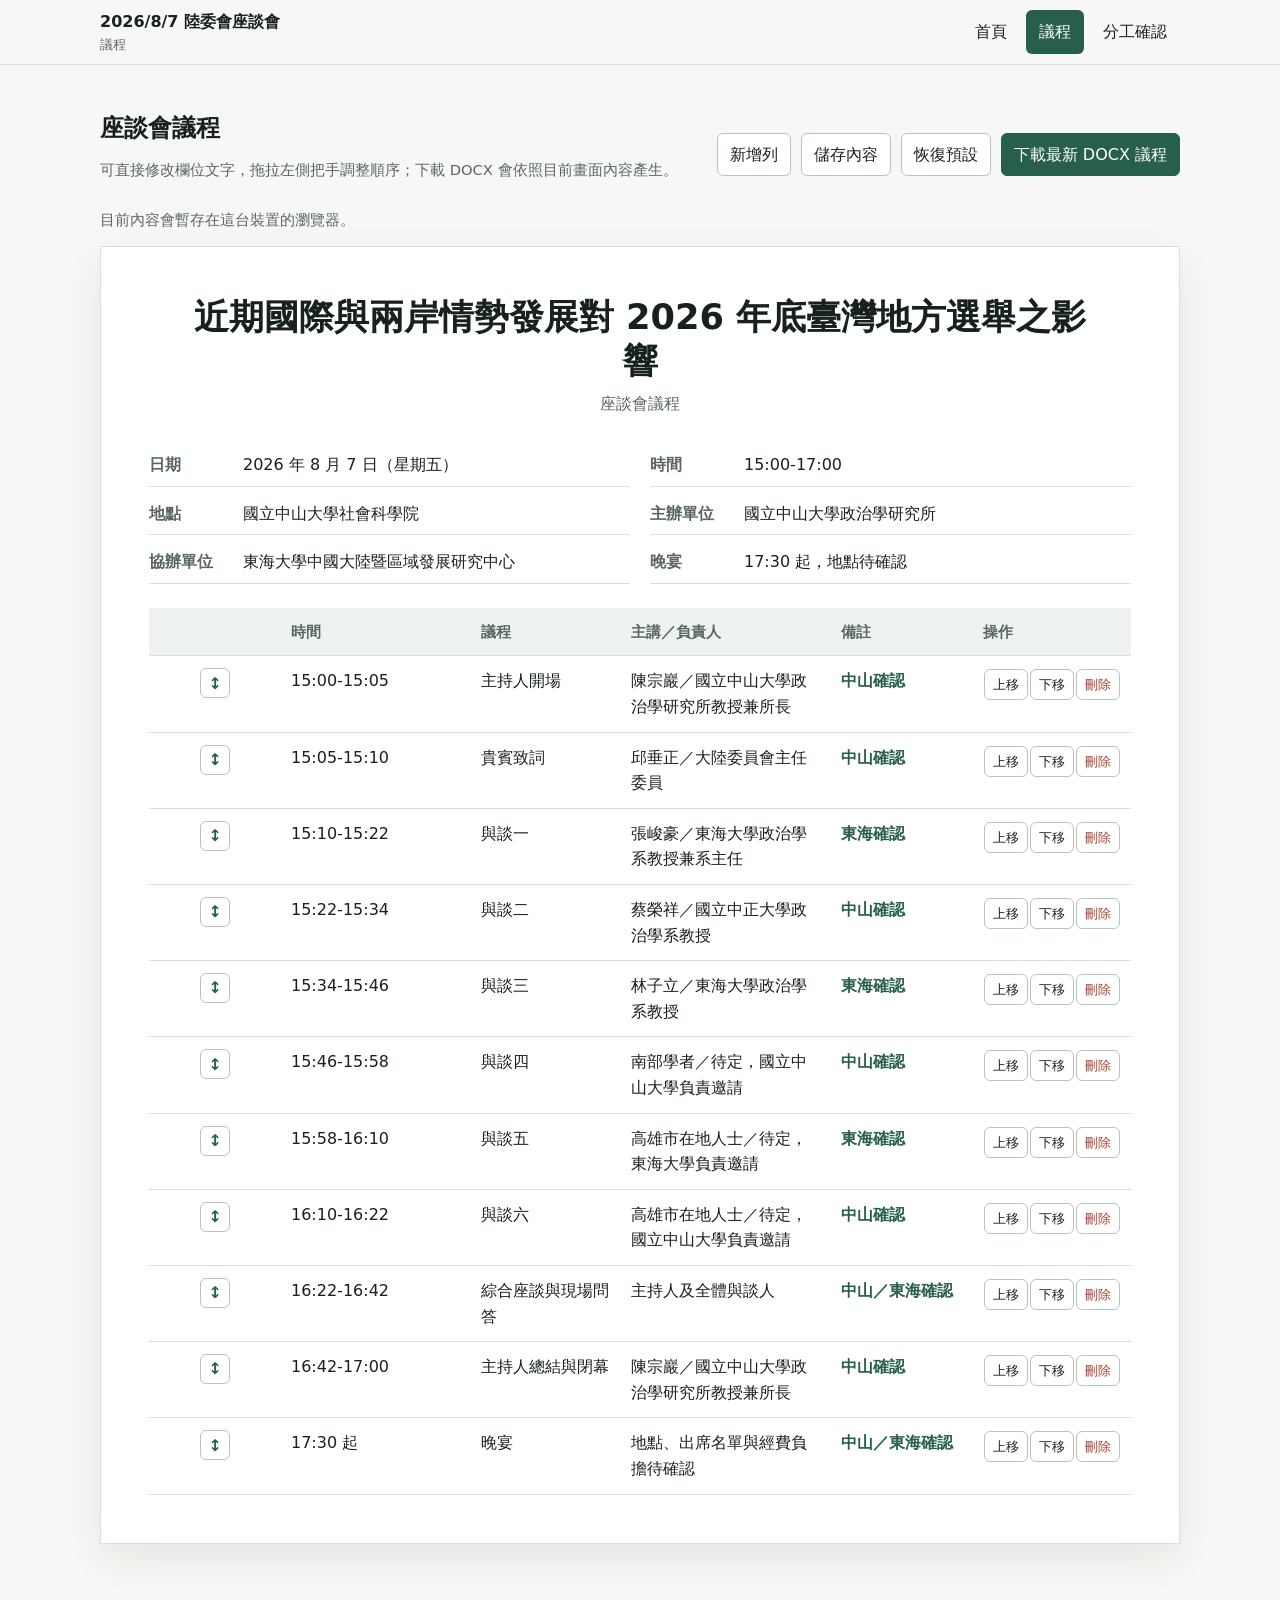
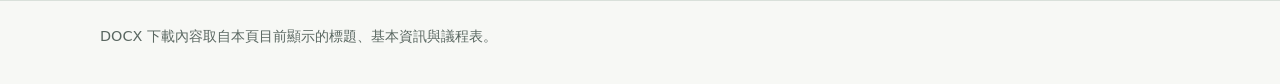
==== agenda.html @ d96a5943 "Make agenda editable and improve DOCX export" ====
<!doctype html>
<html lang="zh-Hant">
  <head>
    <meta charset="utf-8">
    <meta name="viewport" content="width=device-width, initial-scale=1">
    <title>議程｜2026/8/7 陸委會座談會</title>
    <link rel="stylesheet" href="styles.css">
  </head>
  <body>
    <header class="topbar">
      <div class="topbar-inner">
        <a class="brand" href="index.html">
          <strong>2026/8/7 陸委會座談會</strong>
          <span>議程</span>
        </a>
        <nav class="nav" aria-label="主要導覽">
          <a href="index.html">首頁</a>
          <a href="agenda.html" aria-current="page">議程</a>
          <a href="tasks.html">分工確認</a>
        </nav>
      </div>
    </header>

    <main class="main">
      <div class="wrap">
        <div class="agenda-tools no-print">
          <div>
            <h1 style="font-size: 1.5rem;">座談會議程</h1>
            <p class="small">可直接修改欄位文字，拖拉左側把手調整順序；下載 DOCX 會依照目前畫面內容產生。</p>
          </div>
          <div class="actions" style="margin-top: 0;">
            <button class="button secondary" type="button" data-add-agenda-row>新增列</button>
            <button class="button secondary" type="button" data-save-agenda>儲存內容</button>
            <button class="button secondary" type="button" data-reset-agenda>恢復預設</button>
            <button class="button primary" type="button" data-download-docx>下載最新 DOCX 議程</button>
          </div>
        </div>

        <p class="editor-status no-print" data-agenda-status>目前內容會暫存在這台裝置的瀏覽器。</p>

        <article class="agenda-sheet" data-agenda-editor>
          <div class="agenda-title">
            <h1 data-docx-title contenteditable="true" spellcheck="false">近期國際與兩岸情勢發展對 2026 年底臺灣地方選舉之影響</h1>
            <p data-docx-subtitle contenteditable="true" spellcheck="false">座談會議程</p>
          </div>

          <ul class="agenda-meta">
            <li><b>日期</b><span data-docx-meta="日期" contenteditable="true" spellcheck="false">2026 年 8 月 7 日（星期五）</span></li>
            <li><b>時間</b><span data-docx-meta="時間" contenteditable="true" spellcheck="false">15:00-17:00</span></li>
            <li><b>地點</b><span data-docx-meta="地點" contenteditable="true" spellcheck="false">國立中山大學社會科學院</span></li>
            <li><b>主辦單位</b><span data-docx-meta="主辦單位" contenteditable="true" spellcheck="false">國立中山大學政治學研究所</span></li>
            <li><b>協辦單位</b><span data-docx-meta="協辦單位" contenteditable="true" spellcheck="false">東海大學中國大陸暨區域發展研究中心</span></li>
            <li><b>晚宴</b><span data-docx-meta="晚宴" contenteditable="true" spellcheck="false">17:30 起，地點待確認</span></li>
          </ul>

          <table class="agenda-table editable-agenda-table" aria-label="座談會議程">
            <thead>
              <tr>
                <th class="drag-cell no-print" aria-label="排序"></th>
                <th>時間</th>
                <th>議程</th>
                <th>主講／負責人</th>
                <th>備註</th>
                <th class="row-actions no-print">操作</th>
              </tr>
            </thead>
            <tbody data-agenda-body>
              <tr data-agenda-row>
                <td class="drag-cell no-print"><button class="icon-button" type="button" data-drag-handle title="拖拉排序">↕</button></td>
                <td data-field="time" data-label="時間" contenteditable="true" spellcheck="false">15:00-15:05</td>
                <td data-field="item" data-label="議程" contenteditable="true" spellcheck="false">主持人開場</td>
                <td data-field="speaker" data-label="主講／負責人" contenteditable="true" spellcheck="false">陳宗巖／國立中山大學政治學研究所教授兼所長</td>
                <td data-field="note" data-label="備註" contenteditable="true" spellcheck="false">中山確認</td>
                <td class="row-actions no-print"><button class="mini-button" type="button" data-move-up>上移</button><button class="mini-button" type="button" data-move-down>下移</button><button class="mini-button danger" type="button" data-delete-row>刪除</button></td>
              </tr>
              <tr data-agenda-row>
                <td class="drag-cell no-print"><button class="icon-button" type="button" data-drag-handle title="拖拉排序">↕</button></td>
                <td data-field="time" data-label="時間" contenteditable="true" spellcheck="false">15:05-15:10</td>
                <td data-field="item" data-label="議程" contenteditable="true" spellcheck="false">貴賓致詞</td>
                <td data-field="speaker" data-label="主講／負責人" contenteditable="true" spellcheck="false">邱垂正／大陸委員會主任委員</td>
                <td data-field="note" data-label="備註" contenteditable="true" spellcheck="false">中山確認</td>
                <td class="row-actions no-print"><button class="mini-button" type="button" data-move-up>上移</button><button class="mini-button" type="button" data-move-down>下移</button><button class="mini-button danger" type="button" data-delete-row>刪除</button></td>
              </tr>
              <tr data-agenda-row data-auto-label="panel">
                <td class="drag-cell no-print"><button class="icon-button" type="button" data-drag-handle title="拖拉排序">↕</button></td>
                <td data-field="time" data-label="時間" contenteditable="true" spellcheck="false">15:10-15:22</td>
                <td data-field="item" data-label="議程" contenteditable="true" spellcheck="false">與談一</td>
                <td data-field="speaker" data-label="主講／負責人" contenteditable="true" spellcheck="false">張峻豪／東海大學政治學系教授兼系主任</td>
                <td data-field="note" data-label="備註" contenteditable="true" spellcheck="false">東海確認</td>
                <td class="row-actions no-print"><button class="mini-button" type="button" data-move-up>上移</button><button class="mini-button" type="button" data-move-down>下移</button><button class="mini-button danger" type="button" data-delete-row>刪除</button></td>
              </tr>
              <tr data-agenda-row data-auto-label="panel">
                <td class="drag-cell no-print"><button class="icon-button" type="button" data-drag-handle title="拖拉排序">↕</button></td>
                <td data-field="time" data-label="時間" contenteditable="true" spellcheck="false">15:22-15:34</td>
                <td data-field="item" data-label="議程" contenteditable="true" spellcheck="false">與談二</td>
                <td data-field="speaker" data-label="主講／負責人" contenteditable="true" spellcheck="false">蔡榮祥／國立中正大學政治學系教授</td>
                <td data-field="note" data-label="備註" contenteditable="true" spellcheck="false">中山確認</td>
                <td class="row-actions no-print"><button class="mini-button" type="button" data-move-up>上移</button><button class="mini-button" type="button" data-move-down>下移</button><button class="mini-button danger" type="button" data-delete-row>刪除</button></td>
              </tr>
              <tr data-agenda-row data-auto-label="panel">
                <td class="drag-cell no-print"><button class="icon-button" type="button" data-drag-handle title="拖拉排序">↕</button></td>
                <td data-field="time" data-label="時間" contenteditable="true" spellcheck="false">15:34-15:46</td>
                <td data-field="item" data-label="議程" contenteditable="true" spellcheck="false">與談三</td>
                <td data-field="speaker" data-label="主講／負責人" contenteditable="true" spellcheck="false">林子立／東海大學政治學系教授</td>
                <td data-field="note" data-label="備註" contenteditable="true" spellcheck="false">東海確認</td>
                <td class="row-actions no-print"><button class="mini-button" type="button" data-move-up>上移</button><button class="mini-button" type="button" data-move-down>下移</button><button class="mini-button danger" type="button" data-delete-row>刪除</button></td>
              </tr>
              <tr data-agenda-row data-auto-label="panel">
                <td class="drag-cell no-print"><button class="icon-button" type="button" data-drag-handle title="拖拉排序">↕</button></td>
                <td data-field="time" data-label="時間" contenteditable="true" spellcheck="false">15:46-15:58</td>
                <td data-field="item" data-label="議程" contenteditable="true" spellcheck="false">與談四</td>
                <td data-field="speaker" data-label="主講／負責人" contenteditable="true" spellcheck="false">南部學者／待定，國立中山大學負責邀請</td>
                <td data-field="note" data-label="備註" contenteditable="true" spellcheck="false">中山確認</td>
                <td class="row-actions no-print"><button class="mini-button" type="button" data-move-up>上移</button><button class="mini-button" type="button" data-move-down>下移</button><button class="mini-button danger" type="button" data-delete-row>刪除</button></td>
              </tr>
              <tr data-agenda-row data-auto-label="panel">
                <td class="drag-cell no-print"><button class="icon-button" type="button" data-drag-handle title="拖拉排序">↕</button></td>
                <td data-field="time" data-label="時間" contenteditable="true" spellcheck="false">15:58-16:10</td>
                <td data-field="item" data-label="議程" contenteditable="true" spellcheck="false">與談五</td>
                <td data-field="speaker" data-label="主講／負責人" contenteditable="true" spellcheck="false">高雄市在地人士／待定，東海大學負責邀請</td>
                <td data-field="note" data-label="備註" contenteditable="true" spellcheck="false">東海確認</td>
                <td class="row-actions no-print"><button class="mini-button" type="button" data-move-up>上移</button><button class="mini-button" type="button" data-move-down>下移</button><button class="mini-button danger" type="button" data-delete-row>刪除</button></td>
              </tr>
              <tr data-agenda-row data-auto-label="panel">
                <td class="drag-cell no-print"><button class="icon-button" type="button" data-drag-handle title="拖拉排序">↕</button></td>
                <td data-field="time" data-label="時間" contenteditable="true" spellcheck="false">16:10-16:22</td>
                <td data-field="item" data-label="議程" contenteditable="true" spellcheck="false">與談六</td>
                <td data-field="speaker" data-label="主講／負責人" contenteditable="true" spellcheck="false">高雄市在地人士／待定，國立中山大學負責邀請</td>
                <td data-field="note" data-label="備註" contenteditable="true" spellcheck="false">中山確認</td>
                <td class="row-actions no-print"><button class="mini-button" type="button" data-move-up>上移</button><button class="mini-button" type="button" data-move-down>下移</button><button class="mini-button danger" type="button" data-delete-row>刪除</button></td>
              </tr>
              <tr data-agenda-row>
                <td class="drag-cell no-print"><button class="icon-button" type="button" data-drag-handle title="拖拉排序">↕</button></td>
                <td data-field="time" data-label="時間" contenteditable="true" spellcheck="false">16:22-16:42</td>
                <td data-field="item" data-label="議程" contenteditable="true" spellcheck="false">綜合座談與現場問答</td>
                <td data-field="speaker" data-label="主講／負責人" contenteditable="true" spellcheck="false">主持人及全體與談人</td>
                <td data-field="note" data-label="備註" contenteditable="true" spellcheck="false">中山／東海確認</td>
                <td class="row-actions no-print"><button class="mini-button" type="button" data-move-up>上移</button><button class="mini-button" type="button" data-move-down>下移</button><button class="mini-button danger" type="button" data-delete-row>刪除</button></td>
              </tr>
              <tr data-agenda-row>
                <td class="drag-cell no-print"><button class="icon-button" type="button" data-drag-handle title="拖拉排序">↕</button></td>
                <td data-field="time" data-label="時間" contenteditable="true" spellcheck="false">16:42-17:00</td>
                <td data-field="item" data-label="議程" contenteditable="true" spellcheck="false">主持人總結與閉幕</td>
                <td data-field="speaker" data-label="主講／負責人" contenteditable="true" spellcheck="false">陳宗巖／國立中山大學政治學研究所教授兼所長</td>
                <td data-field="note" data-label="備註" contenteditable="true" spellcheck="false">中山確認</td>
                <td class="row-actions no-print"><button class="mini-button" type="button" data-move-up>上移</button><button class="mini-button" type="button" data-move-down>下移</button><button class="mini-button danger" type="button" data-delete-row>刪除</button></td>
              </tr>
              <tr data-agenda-row>
                <td class="drag-cell no-print"><button class="icon-button" type="button" data-drag-handle title="拖拉排序">↕</button></td>
                <td data-field="time" data-label="時間" contenteditable="true" spellcheck="false">17:30 起</td>
                <td data-field="item" data-label="議程" contenteditable="true" spellcheck="false">晚宴</td>
                <td data-field="speaker" data-label="主講／負責人" contenteditable="true" spellcheck="false">地點、出席名單與經費負擔待確認</td>
                <td data-field="note" data-label="備註" contenteditable="true" spellcheck="false">中山／東海確認</td>
                <td class="row-actions no-print"><button class="mini-button" type="button" data-move-up>上移</button><button class="mini-button" type="button" data-move-down>下移</button><button class="mini-button danger" type="button" data-delete-row>刪除</button></td>
              </tr>
            </tbody>
          </table>
        </article>
      </div>
    </main>

    <footer class="footer no-print">
      <div class="wrap">DOCX 下載內容取自本頁目前顯示的標題、基本資訊與議程表。</div>
    </footer>
    <script src="site.js"></script>
  </body>
</html>
---- styles.css ----
:root {
  color-scheme: light;
  --bg: #f7f8f5;
  --surface: #ffffff;
  --surface-soft: #eef3ef;
  --ink: #17211d;
  --muted: #5a6761;
  --line: #d9e0da;
  --line-strong: #b8c5bc;
  --green: #285f4c;
  --green-dark: #1c4437;
  --gold: #b98221;
  --red: #a64032;
  --focus: #2f7d65;
  --shadow: 0 14px 36px rgba(22, 33, 29, 0.08);
}

* {
  box-sizing: border-box;
}

html {
  font-size: 16px;
}

body {
  margin: 0;
  background: var(--bg);
  color: var(--ink);
  font-family: "Noto Sans TC", "Microsoft JhengHei", system-ui, -apple-system, BlinkMacSystemFont, "Segoe UI", sans-serif;
  line-height: 1.6;
}

a {
  color: var(--green);
  text-decoration-thickness: 0.08em;
  text-underline-offset: 0.18em;
}

.topbar {
  border-bottom: 1px solid var(--line);
  background: rgba(247, 248, 245, 0.94);
  position: sticky;
  top: 0;
  z-index: 10;
  backdrop-filter: blur(10px);
}

.topbar-inner,
.wrap {
  width: min(1080px, calc(100% - 32px));
  margin: 0 auto;
}

.topbar-inner {
  min-height: 64px;
  display: flex;
  align-items: center;
  justify-content: space-between;
  gap: 16px;
}

.brand {
  display: flex;
  flex-direction: column;
  gap: 0;
  color: var(--ink);
  text-decoration: none;
}

.brand strong {
  font-size: 1rem;
  letter-spacing: 0;
}

.brand span {
  color: var(--muted);
  font-size: 0.82rem;
}

.nav {
  display: flex;
  align-items: center;
  gap: 6px;
  flex-wrap: wrap;
  justify-content: flex-end;
}

.nav a,
.button {
  min-height: 40px;
  display: inline-flex;
  align-items: center;
  justify-content: center;
  border: 1px solid transparent;
  border-radius: 6px;
  padding: 8px 12px;
  color: var(--ink);
  background: transparent;
  font: inherit;
  text-decoration: none;
  cursor: pointer;
  white-space: nowrap;
}

.nav a:hover,
.button:hover {
  border-color: var(--line-strong);
  background: var(--surface);
}

.nav a[aria-current="page"] {
  background: var(--green);
  color: #fff;
}

.button.primary {
  background: var(--green);
  border-color: var(--green);
  color: #fff;
}

.button.primary:hover {
  background: var(--green-dark);
  border-color: var(--green-dark);
}

.button.secondary {
  background: var(--surface);
  border-color: var(--line-strong);
}

.button.danger {
  color: var(--red);
}

.button:focus-visible,
input:focus-visible,
textarea:focus-visible,
select:focus-visible {
  outline: 3px solid rgba(47, 125, 101, 0.26);
  outline-offset: 2px;
}

.hero {
  padding: 44px 0 30px;
  border-bottom: 1px solid var(--line);
  background:
    linear-gradient(90deg, rgba(40, 95, 76, 0.08), rgba(185, 130, 33, 0.08)),
    var(--bg);
}

.eyebrow {
  color: var(--gold);
  font-weight: 700;
  font-size: 0.9rem;
  margin: 0 0 8px;
}

h1,
h2,
h3 {
  line-height: 1.25;
  letter-spacing: 0;
}

h1 {
  font-size: clamp(1.8rem, 4vw, 3rem);
  margin: 0;
  max-width: 920px;
}

h2 {
  font-size: 1.45rem;
  margin: 0 0 16px;
}

h3 {
  font-size: 1.05rem;
  margin: 0;
}

.lead {
  max-width: 760px;
  color: var(--muted);
  font-size: 1.05rem;
  margin: 16px 0 0;
}

.actions {
  display: flex;
  gap: 10px;
  flex-wrap: wrap;
  margin-top: 22px;
}

.main {
  padding: 34px 0 56px;
}

.band {
  padding: 26px 0;
  border-bottom: 1px solid var(--line);
}

.band:first-child {
  padding-top: 0;
}

.grid {
  display: grid;
  gap: 18px;
}

.grid.two {
  grid-template-columns: repeat(2, minmax(0, 1fr));
}

.summary-list {
  display: grid;
  gap: 10px;
  margin: 0;
  padding: 0;
  list-style: none;
}

.summary-list li {
  display: grid;
  grid-template-columns: 120px 1fr;
  gap: 12px;
  padding: 12px 0;
  border-bottom: 1px solid var(--line);
}

.summary-list b {
  color: var(--muted);
  font-weight: 600;
}

.notice {
  border-left: 4px solid var(--gold);
  background: #fff8e8;
  padding: 14px 16px;
  color: #473519;
}

.agenda-tools {
  display: flex;
  align-items: center;
  justify-content: space-between;
  gap: 14px;
  flex-wrap: wrap;
  padding: 14px 0 20px;
}

.editor-status {
  margin: -8px 0 14px;
  color: var(--muted);
  font-size: 0.92rem;
}

.agenda-sheet {
  background: var(--surface);
  border: 1px solid var(--line);
  box-shadow: var(--shadow);
  padding: clamp(20px, 4vw, 48px);
}

.agenda-title {
  text-align: center;
  margin-bottom: 28px;
}

.agenda-title h1 {
  font-size: clamp(1.55rem, 3vw, 2.2rem);
  margin: 0 auto;
}

.agenda-title p {
  margin: 8px 0 0;
  color: var(--muted);
}

[contenteditable="true"] {
  border-radius: 5px;
  transition: background 0.15s ease, box-shadow 0.15s ease;
}

[contenteditable="true"]:hover {
  background: rgba(40, 95, 76, 0.06);
}

[contenteditable="true"]:focus {
  outline: 3px solid rgba(47, 125, 101, 0.2);
  background: #fff;
  box-shadow: inset 0 0 0 1px var(--focus);
}

table {
  width: 100%;
  border-collapse: collapse;
}

th,
td {
  border-bottom: 1px solid var(--line);
  padding: 12px 10px;
  vertical-align: top;
  text-align: left;
}

th {
  color: var(--muted);
  font-size: 0.92rem;
  font-weight: 700;
  background: var(--surface-soft);
}

.agenda-table th:first-child,
.agenda-table td:first-child {
  width: 132px;
  white-space: nowrap;
}

.agenda-table th:nth-child(2),
.agenda-table td:nth-child(2) {
  width: 190px;
}

.editable-agenda-table .drag-cell {
  width: 44px;
  min-width: 44px;
  text-align: center;
  white-space: nowrap;
}

.editable-agenda-table [data-field="time"] {
  width: 128px;
  white-space: nowrap;
}

.editable-agenda-table [data-field="item"] {
  width: 150px;
}

.editable-agenda-table [data-field="note"] {
  width: 142px;
  color: var(--green);
  font-weight: 700;
}

.editable-agenda-table .row-actions {
  width: 142px;
  white-space: nowrap;
}

.editable-agenda-table tbody tr {
  transition: opacity 0.15s ease, transform 0.15s ease, background 0.15s ease;
}

.editable-agenda-table tbody tr.is-dragging {
  opacity: 0.55;
  background: #f4f8f5;
}

.icon-button,
.mini-button {
  display: inline-flex;
  align-items: center;
  justify-content: center;
  border: 1px solid var(--line-strong);
  border-radius: 6px;
  background: var(--surface);
  color: var(--ink);
  font: inherit;
  cursor: pointer;
}

.icon-button {
  width: 30px;
  height: 30px;
  padding: 0;
  color: var(--green);
  font-weight: 800;
  touch-action: none;
}

.mini-button {
  min-height: 30px;
  margin: 1px;
  padding: 4px 8px;
  font-size: 0.82rem;
}

.mini-button:hover,
.icon-button:hover {
  border-color: var(--green);
  background: var(--surface-soft);
}

.mini-button.danger {
  color: var(--red);
}

.agenda-meta {
  display: grid;
  grid-template-columns: repeat(2, minmax(0, 1fr));
  gap: 6px 20px;
  margin: 0 0 24px;
  padding: 0;
  list-style: none;
}

.agenda-meta li {
  display: flex;
  gap: 8px;
  border-bottom: 1px solid var(--line);
  padding: 8px 0;
}

.agenda-meta b {
  color: var(--muted);
  min-width: 86px;
}

.task-toolbar {
  display: flex;
  align-items: center;
  justify-content: space-between;
  gap: 14px;
  flex-wrap: wrap;
  margin-bottom: 20px;
}

.progress {
  display: flex;
  align-items: center;
  gap: 10px;
  min-width: min(360px, 100%);
}

.progress-track {
  height: 10px;
  flex: 1;
  background: var(--line);
  border-radius: 999px;
  overflow: hidden;
}

.progress-fill {
  height: 100%;
  width: 0;
  background: linear-gradient(90deg, var(--green), var(--gold));
  transition: width 0.2s ease;
}

.task-groups {
  display: grid;
  gap: 18px;
}

.task-group {
  border-top: 2px solid var(--green);
  padding-top: 14px;
}

.task-list {
  display: grid;
  gap: 10px;
  margin-top: 12px;
}

.task-item {
  background: var(--surface);
  border: 1px solid var(--line);
  border-radius: 8px;
  padding: 14px;
  display: grid;
  gap: 10px;
}

.task-main {
  display: grid;
  grid-template-columns: 26px 1fr auto;
  gap: 10px;
  align-items: start;
}

.task-main input[type="checkbox"] {
  width: 20px;
  height: 20px;
  margin-top: 3px;
  accent-color: var(--green);
}

.task-label {
  font-weight: 700;
}

.owner {
  color: var(--muted);
  font-size: 0.9rem;
  border: 1px solid var(--line);
  padding: 3px 8px;
  border-radius: 999px;
  white-space: nowrap;
}

.task-note {
  margin-left: 36px;
}

.task-note textarea {
  width: 100%;
  min-height: 72px;
  resize: vertical;
  border: 1px solid var(--line-strong);
  border-radius: 6px;
  padding: 10px;
  font: inherit;
}

.report-box {
  width: 100%;
  min-height: 220px;
  border: 1px solid var(--line-strong);
  border-radius: 6px;
  padding: 12px;
  font: 0.95rem/1.55 ui-monospace, SFMono-Regular, Consolas, "Liberation Mono", monospace;
}

.small {
  color: var(--muted);
  font-size: 0.92rem;
}

.footer {
  border-top: 1px solid var(--line);
  padding: 24px 0 36px;
  color: var(--muted);
  font-size: 0.9rem;
}

@media (max-width: 760px) {
  .topbar-inner {
    align-items: flex-start;
    flex-direction: column;
    padding: 12px 0;
  }

  .nav {
    justify-content: flex-start;
  }

  .grid.two,
  .agenda-meta {
    grid-template-columns: 1fr;
  }

  .summary-list li {
    grid-template-columns: 1fr;
    gap: 2px;
  }

  .agenda-sheet {
    padding: 18px;
  }

  .agenda-table {
    display: block;
  }

  .agenda-table thead {
    display: none;
  }

  .agenda-table tbody,
  .agenda-table tr,
  .agenda-table td {
    display: block;
    width: 100%;
  }

  .agenda-table tr {
    border: 1px solid var(--line);
    border-radius: 8px;
    margin-bottom: 12px;
    padding: 10px 12px;
    background: #fff;
  }

  .agenda-table td {
    border-bottom: 0;
    padding: 5px 0;
    white-space: normal;
  }

  .agenda-table td::before {
    content: attr(data-label);
    display: block;
    color: var(--muted);
    font-size: 0.78rem;
    font-weight: 700;
    margin-bottom: 1px;
  }

  .agenda-table td:first-child {
    width: 100%;
  }

  .editable-agenda-table .drag-cell {
    width: 100%;
    min-width: 0;
    padding: 0 0 8px;
    text-align: left;
  }

  .editable-agenda-table .drag-cell::before,
  .editable-agenda-table .row-actions::before {
    display: none;
  }

  .editable-agenda-table [data-field="time"] {
    width: 100%;
    color: var(--green);
    font-weight: 800;
    font-size: 1.05rem;
  }

  .editable-agenda-table [data-field="item"],
  .editable-agenda-table [data-field="note"],
  .editable-agenda-table .row-actions {
    width: 100%;
  }

  .editable-agenda-table .row-actions {
    display: flex;
    gap: 6px;
    flex-wrap: wrap;
    padding-top: 10px;
  }

  .task-main {
    grid-template-columns: 26px 1fr;
  }

  .owner {
    grid-column: 2;
    justify-self: start;
  }

  .task-note {
    margin-left: 0;
  }
}

@media print {
  .topbar,
  .agenda-tools,
  .footer,
  .no-print {
    display: none;
  }

  body {
    background: #fff;
  }

  .main {
    padding: 0;
  }

  .wrap {
    width: 100%;
  }

  .agenda-sheet {
    border: 0;
    box-shadow: none;
    padding: 0;
  }
}
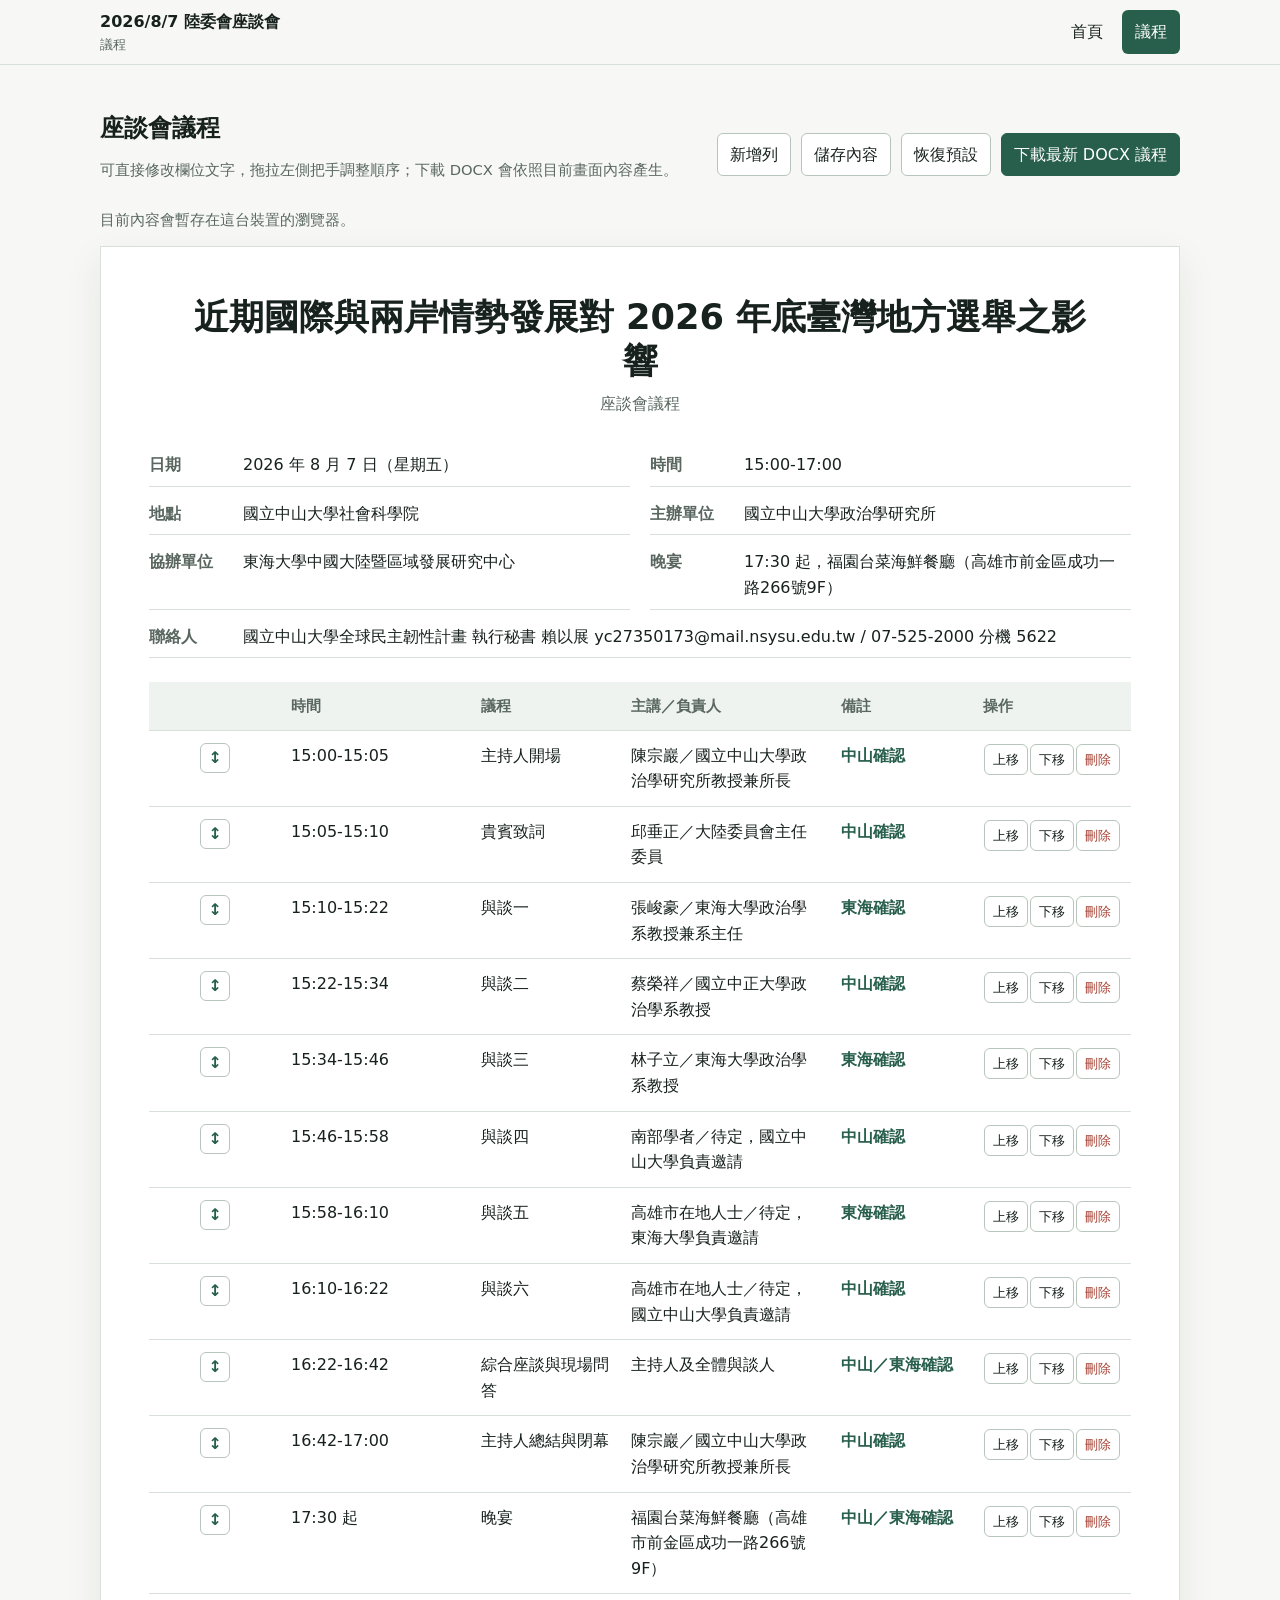
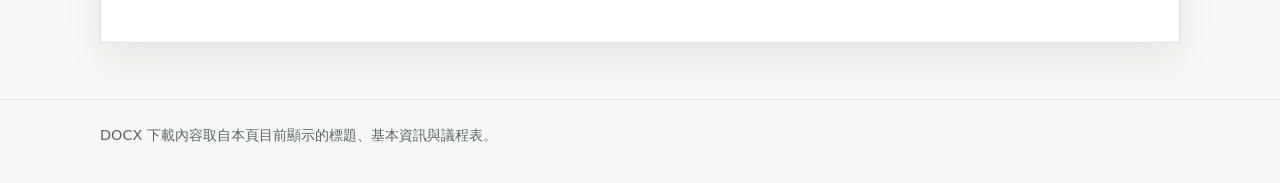
==== commit 0969578f: "Simplify site and add contact details" ====
--- a/agenda.html
+++ b/agenda.html
@@ -16,7 +16,6 @@
         <nav class="nav" aria-label="主要導覽">
           <a href="index.html">首頁</a>
           <a href="agenda.html" aria-current="page">議程</a>
-          <a href="tasks.html">分工確認</a>
         </nav>
       </div>
     </header>
@@ -50,7 +49,8 @@
             <li><b>地點</b><span data-docx-meta="地點" contenteditable="true" spellcheck="false">國立中山大學社會科學院</span></li>
             <li><b>主辦單位</b><span data-docx-meta="主辦單位" contenteditable="true" spellcheck="false">國立中山大學政治學研究所</span></li>
             <li><b>協辦單位</b><span data-docx-meta="協辦單位" contenteditable="true" spellcheck="false">東海大學中國大陸暨區域發展研究中心</span></li>
-            <li><b>晚宴</b><span data-docx-meta="晚宴" contenteditable="true" spellcheck="false">17:30 起，地點待確認</span></li>
+            <li><b>晚宴</b><span data-docx-meta="晚宴" contenteditable="true" spellcheck="false">17:30 起，福園台菜海鮮餐廳（高雄市前金區成功一路266號9F）</span></li>
+            <li class="meta-wide"><b>聯絡人</b><span data-docx-meta="聯絡人" contenteditable="true" spellcheck="false">國立中山大學全球民主韌性計畫 執行秘書 賴以展 yc27350173@mail.nsysu.edu.tw / 07-525-2000 分機 5622</span></li>
           </ul>
 
           <table class="agenda-table editable-agenda-table" aria-label="座談會議程">
@@ -149,7 +149,7 @@
                 <td class="drag-cell no-print"><button class="icon-button" type="button" data-drag-handle title="拖拉排序">↕</button></td>
                 <td data-field="time" data-label="時間" contenteditable="true" spellcheck="false">17:30 起</td>
                 <td data-field="item" data-label="議程" contenteditable="true" spellcheck="false">晚宴</td>
-                <td data-field="speaker" data-label="主講／負責人" contenteditable="true" spellcheck="false">地點、出席名單與經費負擔待確認</td>
+                <td data-field="speaker" data-label="主講／負責人" contenteditable="true" spellcheck="false">福園台菜海鮮餐廳（高雄市前金區成功一路266號9F）</td>
                 <td data-field="note" data-label="備註" contenteditable="true" spellcheck="false">中山／東海確認</td>
                 <td class="row-actions no-print"><button class="mini-button" type="button" data-move-up>上移</button><button class="mini-button" type="button" data-move-down>下移</button><button class="mini-button danger" type="button" data-delete-row>刪除</button></td>
               </tr>
--- a/styles.css
+++ b/styles.css
@@ -418,6 +418,10 @@
   padding: 8px 0;
 }
 
+.agenda-meta .meta-wide {
+  grid-column: 1 / -1;
+}
+
 .agenda-meta b {
   color: var(--muted);
   min-width: 86px;
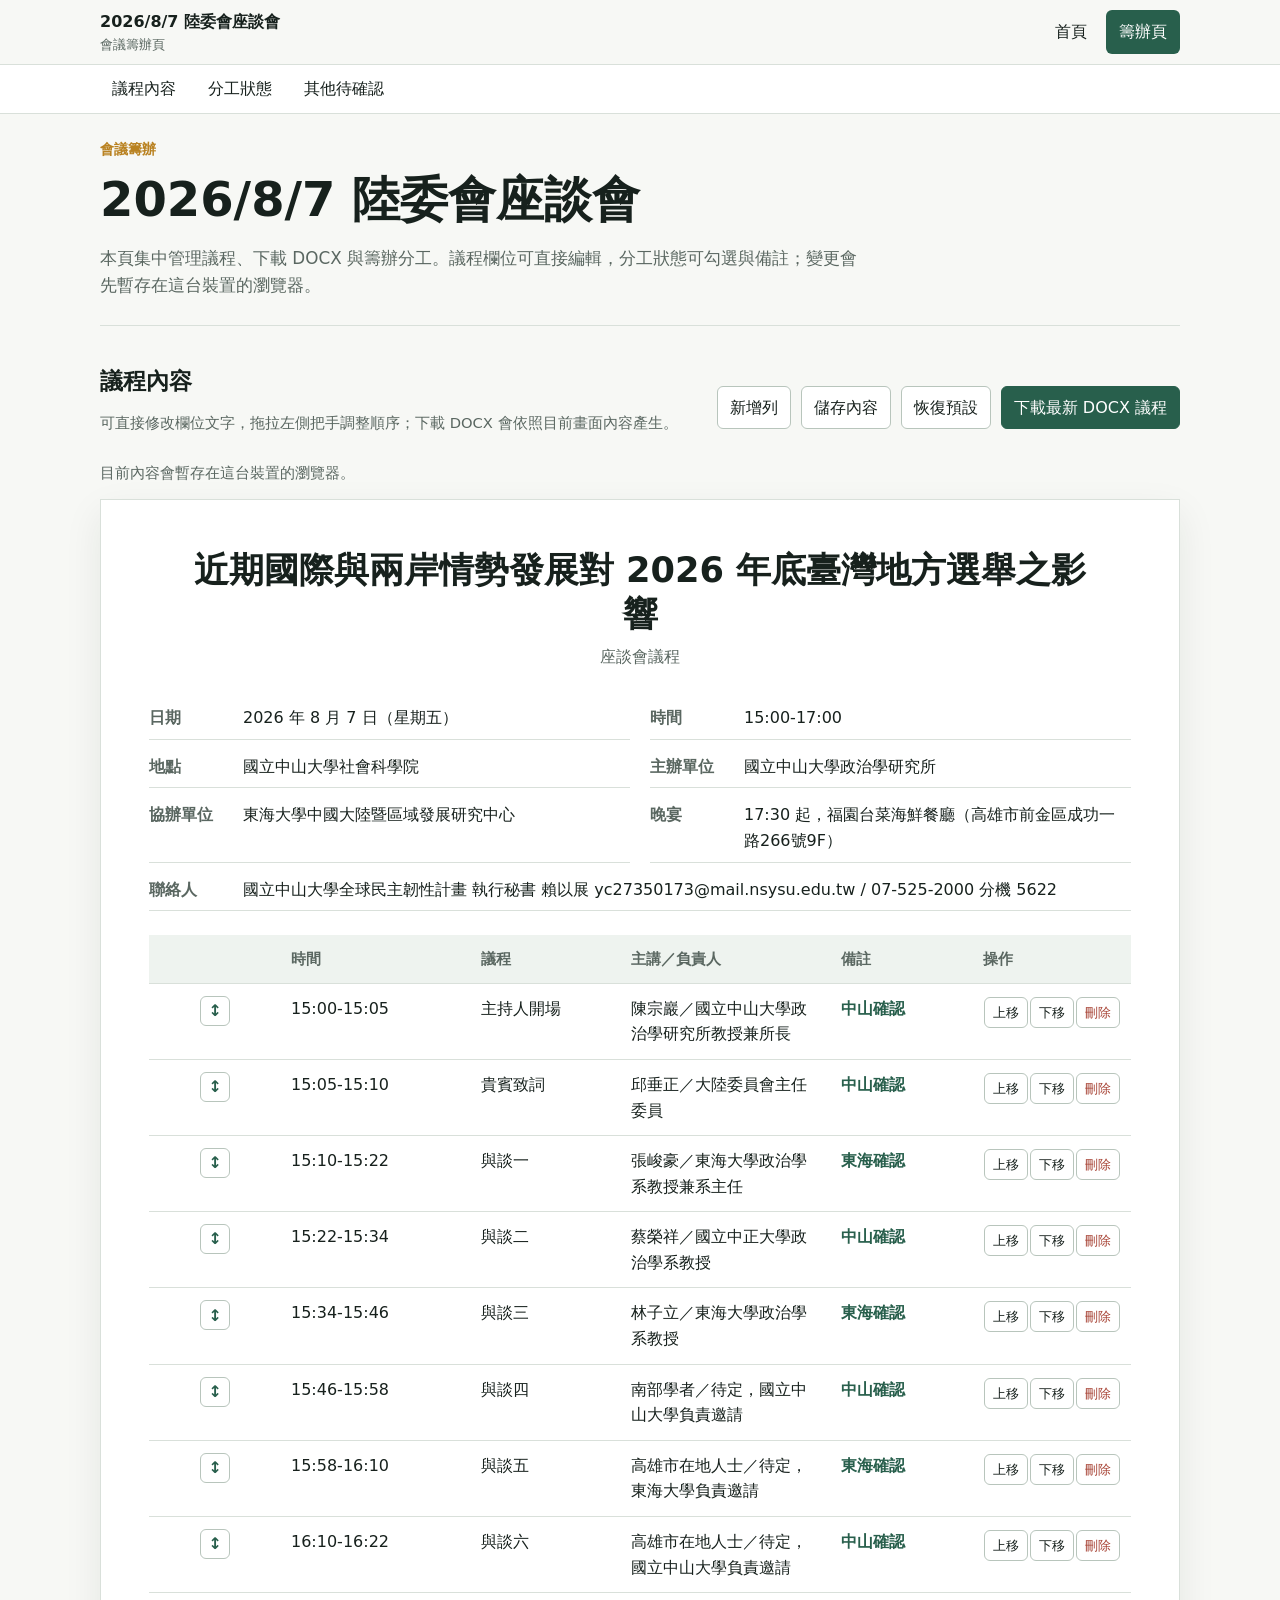
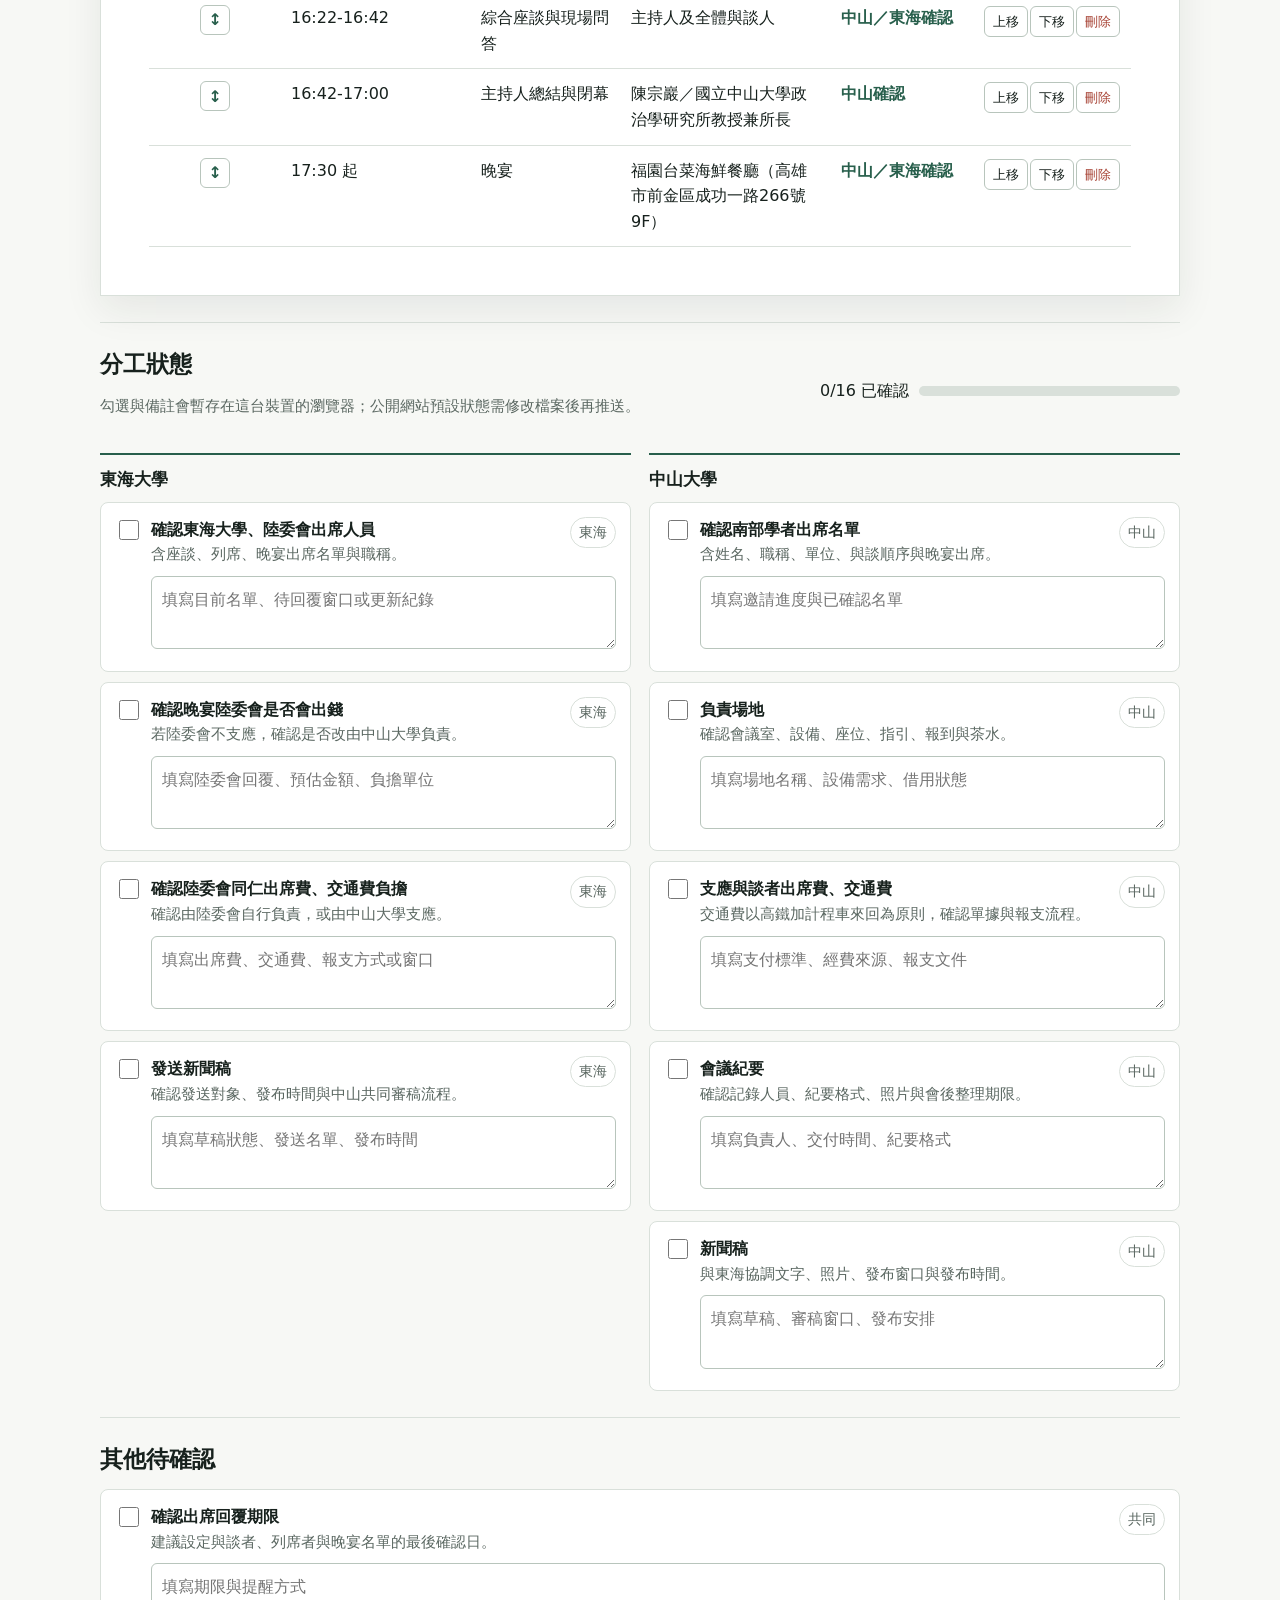
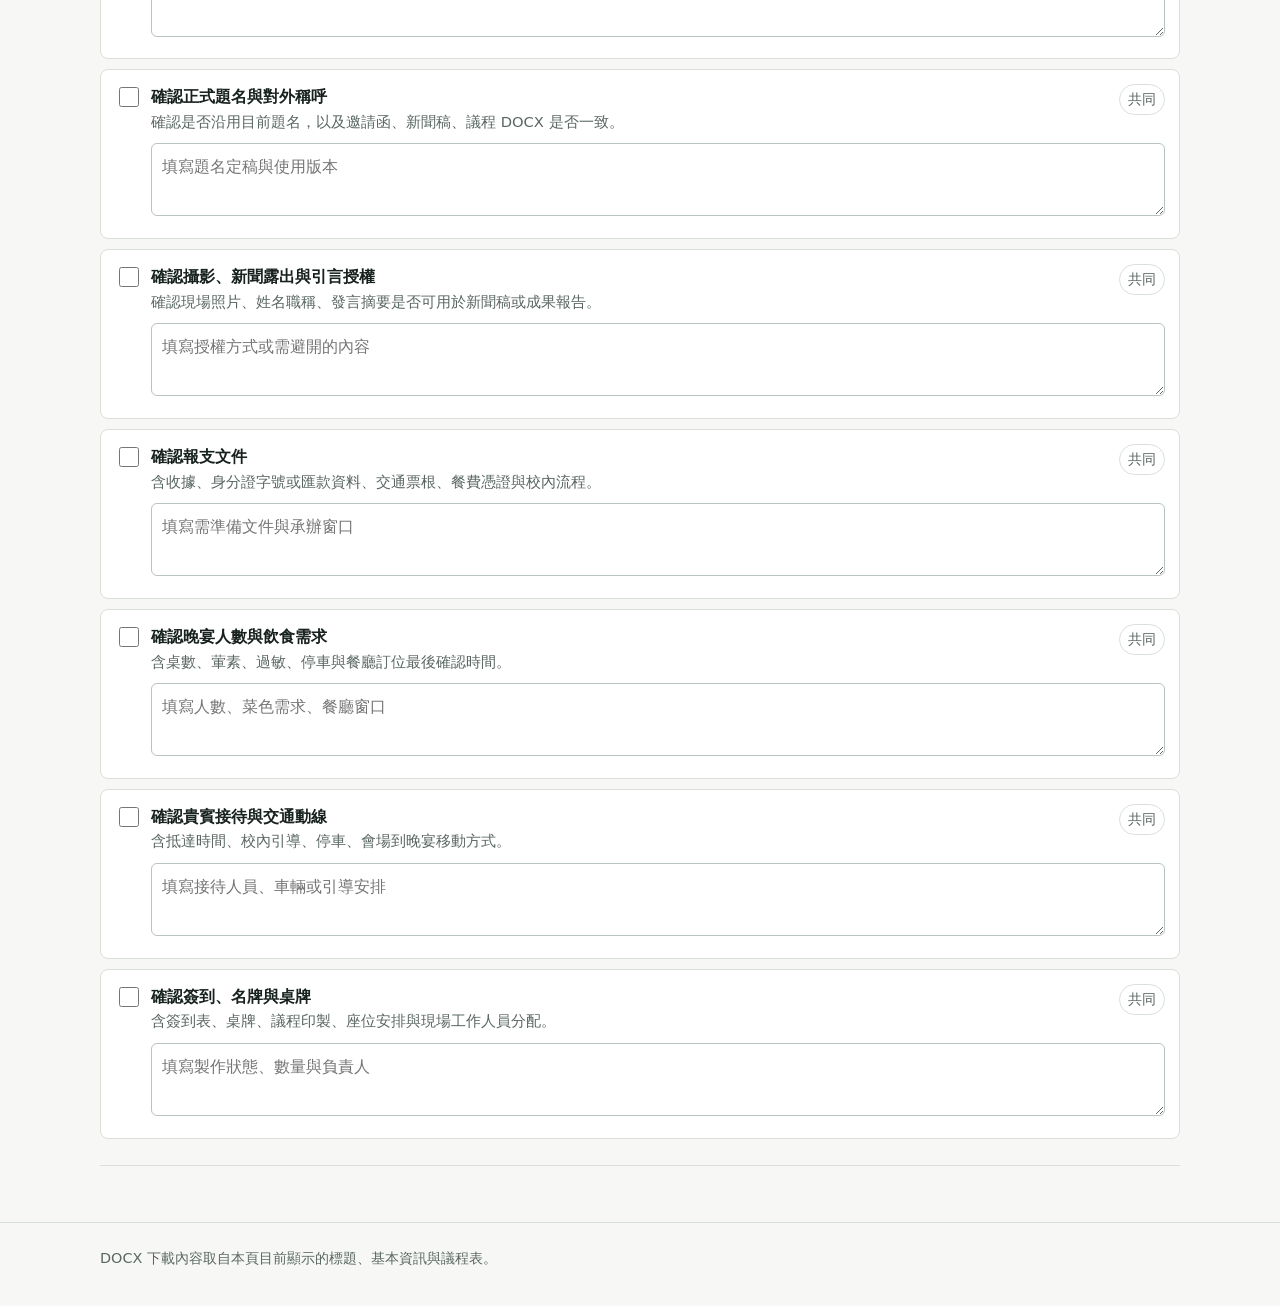
==== commit 11c8ac16: "Turn agenda into planning dashboard" ====
--- a/agenda.html
+++ b/agenda.html
@@ -3,7 +3,7 @@
   <head>
     <meta charset="utf-8">
     <meta name="viewport" content="width=device-width, initial-scale=1">
-    <title>議程｜2026/8/7 陸委會座談會</title>
+    <title>會議籌辦｜2026/8/7 陸委會座談會</title>
     <link rel="stylesheet" href="styles.css">
   </head>
   <body>
@@ -11,151 +11,266 @@
       <div class="topbar-inner">
         <a class="brand" href="index.html">
           <strong>2026/8/7 陸委會座談會</strong>
-          <span>議程</span>
+          <span>會議籌辦頁</span>
         </a>
         <nav class="nav" aria-label="主要導覽">
           <a href="index.html">首頁</a>
-          <a href="agenda.html" aria-current="page">議程</a>
+          <a href="agenda.html" aria-current="page">籌辦頁</a>
         </nav>
       </div>
     </header>
 
-    <main class="main">
+    <nav class="anchorbar no-print" aria-label="頁內導覽">
+      <div class="wrap anchorbar-inner">
+        <a href="#agenda-section">議程內容</a>
+        <a href="#work-section">分工狀態</a>
+        <a href="#open-section">其他待確認</a>
+      </div>
+    </nav>
+
+    <main class="main planning-page">
       <div class="wrap">
-        <div class="agenda-tools no-print">
-          <div>
-            <h1 style="font-size: 1.5rem;">座談會議程</h1>
-            <p class="small">可直接修改欄位文字，拖拉左側把手調整順序；下載 DOCX 會依照目前畫面內容產生。</p>
-          </div>
-          <div class="actions" style="margin-top: 0;">
-            <button class="button secondary" type="button" data-add-agenda-row>新增列</button>
-            <button class="button secondary" type="button" data-save-agenda>儲存內容</button>
-            <button class="button secondary" type="button" data-reset-agenda>恢復預設</button>
-            <button class="button primary" type="button" data-download-docx>下載最新 DOCX 議程</button>
-          </div>
-        </div>
-
-        <p class="editor-status no-print" data-agenda-status>目前內容會暫存在這台裝置的瀏覽器。</p>
-
-        <article class="agenda-sheet" data-agenda-editor>
-          <div class="agenda-title">
-            <h1 data-docx-title contenteditable="true" spellcheck="false">近期國際與兩岸情勢發展對 2026 年底臺灣地方選舉之影響</h1>
-            <p data-docx-subtitle contenteditable="true" spellcheck="false">座談會議程</p>
-          </div>
-
-          <ul class="agenda-meta">
-            <li><b>日期</b><span data-docx-meta="日期" contenteditable="true" spellcheck="false">2026 年 8 月 7 日（星期五）</span></li>
-            <li><b>時間</b><span data-docx-meta="時間" contenteditable="true" spellcheck="false">15:00-17:00</span></li>
-            <li><b>地點</b><span data-docx-meta="地點" contenteditable="true" spellcheck="false">國立中山大學社會科學院</span></li>
-            <li><b>主辦單位</b><span data-docx-meta="主辦單位" contenteditable="true" spellcheck="false">國立中山大學政治學研究所</span></li>
-            <li><b>協辦單位</b><span data-docx-meta="協辦單位" contenteditable="true" spellcheck="false">東海大學中國大陸暨區域發展研究中心</span></li>
-            <li><b>晚宴</b><span data-docx-meta="晚宴" contenteditable="true" spellcheck="false">17:30 起，福園台菜海鮮餐廳（高雄市前金區成功一路266號9F）</span></li>
-            <li class="meta-wide"><b>聯絡人</b><span data-docx-meta="聯絡人" contenteditable="true" spellcheck="false">國立中山大學全球民主韌性計畫 執行秘書 賴以展 yc27350173@mail.nsysu.edu.tw / 07-525-2000 分機 5622</span></li>
-          </ul>
-
-          <table class="agenda-table editable-agenda-table" aria-label="座談會議程">
-            <thead>
-              <tr>
-                <th class="drag-cell no-print" aria-label="排序"></th>
-                <th>時間</th>
-                <th>議程</th>
-                <th>主講／負責人</th>
-                <th>備註</th>
-                <th class="row-actions no-print">操作</th>
-              </tr>
-            </thead>
-            <tbody data-agenda-body>
-              <tr data-agenda-row>
-                <td class="drag-cell no-print"><button class="icon-button" type="button" data-drag-handle title="拖拉排序">↕</button></td>
-                <td data-field="time" data-label="時間" contenteditable="true" spellcheck="false">15:00-15:05</td>
-                <td data-field="item" data-label="議程" contenteditable="true" spellcheck="false">主持人開場</td>
-                <td data-field="speaker" data-label="主講／負責人" contenteditable="true" spellcheck="false">陳宗巖／國立中山大學政治學研究所教授兼所長</td>
-                <td data-field="note" data-label="備註" contenteditable="true" spellcheck="false">中山確認</td>
-                <td class="row-actions no-print"><button class="mini-button" type="button" data-move-up>上移</button><button class="mini-button" type="button" data-move-down>下移</button><button class="mini-button danger" type="button" data-delete-row>刪除</button></td>
-              </tr>
-              <tr data-agenda-row>
-                <td class="drag-cell no-print"><button class="icon-button" type="button" data-drag-handle title="拖拉排序">↕</button></td>
-                <td data-field="time" data-label="時間" contenteditable="true" spellcheck="false">15:05-15:10</td>
-                <td data-field="item" data-label="議程" contenteditable="true" spellcheck="false">貴賓致詞</td>
-                <td data-field="speaker" data-label="主講／負責人" contenteditable="true" spellcheck="false">邱垂正／大陸委員會主任委員</td>
-                <td data-field="note" data-label="備註" contenteditable="true" spellcheck="false">中山確認</td>
-                <td class="row-actions no-print"><button class="mini-button" type="button" data-move-up>上移</button><button class="mini-button" type="button" data-move-down>下移</button><button class="mini-button danger" type="button" data-delete-row>刪除</button></td>
-              </tr>
-              <tr data-agenda-row data-auto-label="panel">
-                <td class="drag-cell no-print"><button class="icon-button" type="button" data-drag-handle title="拖拉排序">↕</button></td>
-                <td data-field="time" data-label="時間" contenteditable="true" spellcheck="false">15:10-15:22</td>
-                <td data-field="item" data-label="議程" contenteditable="true" spellcheck="false">與談一</td>
-                <td data-field="speaker" data-label="主講／負責人" contenteditable="true" spellcheck="false">張峻豪／東海大學政治學系教授兼系主任</td>
-                <td data-field="note" data-label="備註" contenteditable="true" spellcheck="false">東海確認</td>
-                <td class="row-actions no-print"><button class="mini-button" type="button" data-move-up>上移</button><button class="mini-button" type="button" data-move-down>下移</button><button class="mini-button danger" type="button" data-delete-row>刪除</button></td>
-              </tr>
-              <tr data-agenda-row data-auto-label="panel">
-                <td class="drag-cell no-print"><button class="icon-button" type="button" data-drag-handle title="拖拉排序">↕</button></td>
-                <td data-field="time" data-label="時間" contenteditable="true" spellcheck="false">15:22-15:34</td>
-                <td data-field="item" data-label="議程" contenteditable="true" spellcheck="false">與談二</td>
-                <td data-field="speaker" data-label="主講／負責人" contenteditable="true" spellcheck="false">蔡榮祥／國立中正大學政治學系教授</td>
-                <td data-field="note" data-label="備註" contenteditable="true" spellcheck="false">中山確認</td>
-                <td class="row-actions no-print"><button class="mini-button" type="button" data-move-up>上移</button><button class="mini-button" type="button" data-move-down>下移</button><button class="mini-button danger" type="button" data-delete-row>刪除</button></td>
-              </tr>
-              <tr data-agenda-row data-auto-label="panel">
-                <td class="drag-cell no-print"><button class="icon-button" type="button" data-drag-handle title="拖拉排序">↕</button></td>
-                <td data-field="time" data-label="時間" contenteditable="true" spellcheck="false">15:34-15:46</td>
-                <td data-field="item" data-label="議程" contenteditable="true" spellcheck="false">與談三</td>
-                <td data-field="speaker" data-label="主講／負責人" contenteditable="true" spellcheck="false">林子立／東海大學政治學系教授</td>
-                <td data-field="note" data-label="備註" contenteditable="true" spellcheck="false">東海確認</td>
-                <td class="row-actions no-print"><button class="mini-button" type="button" data-move-up>上移</button><button class="mini-button" type="button" data-move-down>下移</button><button class="mini-button danger" type="button" data-delete-row>刪除</button></td>
-              </tr>
-              <tr data-agenda-row data-auto-label="panel">
-                <td class="drag-cell no-print"><button class="icon-button" type="button" data-drag-handle title="拖拉排序">↕</button></td>
-                <td data-field="time" data-label="時間" contenteditable="true" spellcheck="false">15:46-15:58</td>
-                <td data-field="item" data-label="議程" contenteditable="true" spellcheck="false">與談四</td>
-                <td data-field="speaker" data-label="主講／負責人" contenteditable="true" spellcheck="false">南部學者／待定，國立中山大學負責邀請</td>
-                <td data-field="note" data-label="備註" contenteditable="true" spellcheck="false">中山確認</td>
-                <td class="row-actions no-print"><button class="mini-button" type="button" data-move-up>上移</button><button class="mini-button" type="button" data-move-down>下移</button><button class="mini-button danger" type="button" data-delete-row>刪除</button></td>
-              </tr>
-              <tr data-agenda-row data-auto-label="panel">
-                <td class="drag-cell no-print"><button class="icon-button" type="button" data-drag-handle title="拖拉排序">↕</button></td>
-                <td data-field="time" data-label="時間" contenteditable="true" spellcheck="false">15:58-16:10</td>
-                <td data-field="item" data-label="議程" contenteditable="true" spellcheck="false">與談五</td>
-                <td data-field="speaker" data-label="主講／負責人" contenteditable="true" spellcheck="false">高雄市在地人士／待定，東海大學負責邀請</td>
-                <td data-field="note" data-label="備註" contenteditable="true" spellcheck="false">東海確認</td>
-                <td class="row-actions no-print"><button class="mini-button" type="button" data-move-up>上移</button><button class="mini-button" type="button" data-move-down>下移</button><button class="mini-button danger" type="button" data-delete-row>刪除</button></td>
-              </tr>
-              <tr data-agenda-row data-auto-label="panel">
-                <td class="drag-cell no-print"><button class="icon-button" type="button" data-drag-handle title="拖拉排序">↕</button></td>
-                <td data-field="time" data-label="時間" contenteditable="true" spellcheck="false">16:10-16:22</td>
-                <td data-field="item" data-label="議程" contenteditable="true" spellcheck="false">與談六</td>
-                <td data-field="speaker" data-label="主講／負責人" contenteditable="true" spellcheck="false">高雄市在地人士／待定，國立中山大學負責邀請</td>
-                <td data-field="note" data-label="備註" contenteditable="true" spellcheck="false">中山確認</td>
-                <td class="row-actions no-print"><button class="mini-button" type="button" data-move-up>上移</button><button class="mini-button" type="button" data-move-down>下移</button><button class="mini-button danger" type="button" data-delete-row>刪除</button></td>
-              </tr>
-              <tr data-agenda-row>
-                <td class="drag-cell no-print"><button class="icon-button" type="button" data-drag-handle title="拖拉排序">↕</button></td>
-                <td data-field="time" data-label="時間" contenteditable="true" spellcheck="false">16:22-16:42</td>
-                <td data-field="item" data-label="議程" contenteditable="true" spellcheck="false">綜合座談與現場問答</td>
-                <td data-field="speaker" data-label="主講／負責人" contenteditable="true" spellcheck="false">主持人及全體與談人</td>
-                <td data-field="note" data-label="備註" contenteditable="true" spellcheck="false">中山／東海確認</td>
-                <td class="row-actions no-print"><button class="mini-button" type="button" data-move-up>上移</button><button class="mini-button" type="button" data-move-down>下移</button><button class="mini-button danger" type="button" data-delete-row>刪除</button></td>
-              </tr>
-              <tr data-agenda-row>
-                <td class="drag-cell no-print"><button class="icon-button" type="button" data-drag-handle title="拖拉排序">↕</button></td>
-                <td data-field="time" data-label="時間" contenteditable="true" spellcheck="false">16:42-17:00</td>
-                <td data-field="item" data-label="議程" contenteditable="true" spellcheck="false">主持人總結與閉幕</td>
-                <td data-field="speaker" data-label="主講／負責人" contenteditable="true" spellcheck="false">陳宗巖／國立中山大學政治學研究所教授兼所長</td>
-                <td data-field="note" data-label="備註" contenteditable="true" spellcheck="false">中山確認</td>
-                <td class="row-actions no-print"><button class="mini-button" type="button" data-move-up>上移</button><button class="mini-button" type="button" data-move-down>下移</button><button class="mini-button danger" type="button" data-delete-row>刪除</button></td>
-              </tr>
-              <tr data-agenda-row>
-                <td class="drag-cell no-print"><button class="icon-button" type="button" data-drag-handle title="拖拉排序">↕</button></td>
-                <td data-field="time" data-label="時間" contenteditable="true" spellcheck="false">17:30 起</td>
-                <td data-field="item" data-label="議程" contenteditable="true" spellcheck="false">晚宴</td>
-                <td data-field="speaker" data-label="主講／負責人" contenteditable="true" spellcheck="false">福園台菜海鮮餐廳（高雄市前金區成功一路266號9F）</td>
-                <td data-field="note" data-label="備註" contenteditable="true" spellcheck="false">中山／東海確認</td>
-                <td class="row-actions no-print"><button class="mini-button" type="button" data-move-up>上移</button><button class="mini-button" type="button" data-move-down>下移</button><button class="mini-button danger" type="button" data-delete-row>刪除</button></td>
-              </tr>
-            </tbody>
-          </table>
-        </article>
+        <section class="planning-intro">
+          <p class="eyebrow">會議籌辦</p>
+          <h1>2026/8/7 陸委會座談會</h1>
+          <p class="lead">本頁集中管理議程、下載 DOCX 與籌辦分工。議程欄位可直接編輯，分工狀態可勾選與備註；變更會先暫存在這台裝置的瀏覽器。</p>
+        </section>
+
+        <section class="band" id="agenda-section">
+          <div class="agenda-tools no-print">
+            <div>
+              <h2>議程內容</h2>
+              <p class="small">可直接修改欄位文字，拖拉左側把手調整順序；下載 DOCX 會依照目前畫面內容產生。</p>
+            </div>
+            <div class="actions" style="margin-top: 0;">
+              <button class="button secondary" type="button" data-add-agenda-row>新增列</button>
+              <button class="button secondary" type="button" data-save-agenda>儲存內容</button>
+              <button class="button secondary" type="button" data-reset-agenda>恢復預設</button>
+              <button class="button primary" type="button" data-download-docx>下載最新 DOCX 議程</button>
+            </div>
+          </div>
+
+          <p class="editor-status no-print" data-agenda-status>目前內容會暫存在這台裝置的瀏覽器。</p>
+
+          <article class="agenda-sheet" data-agenda-editor>
+            <div class="agenda-title">
+              <h1 data-docx-title contenteditable="true" spellcheck="false">近期國際與兩岸情勢發展對 2026 年底臺灣地方選舉之影響</h1>
+              <p data-docx-subtitle contenteditable="true" spellcheck="false">座談會議程</p>
+            </div>
+
+            <ul class="agenda-meta">
+              <li><b>日期</b><span data-docx-meta="日期" contenteditable="true" spellcheck="false">2026 年 8 月 7 日（星期五）</span></li>
+              <li><b>時間</b><span data-docx-meta="時間" contenteditable="true" spellcheck="false">15:00-17:00</span></li>
+              <li><b>地點</b><span data-docx-meta="地點" contenteditable="true" spellcheck="false">國立中山大學社會科學院</span></li>
+              <li><b>主辦單位</b><span data-docx-meta="主辦單位" contenteditable="true" spellcheck="false">國立中山大學政治學研究所</span></li>
+              <li><b>協辦單位</b><span data-docx-meta="協辦單位" contenteditable="true" spellcheck="false">東海大學中國大陸暨區域發展研究中心</span></li>
+              <li><b>晚宴</b><span data-docx-meta="晚宴" contenteditable="true" spellcheck="false">17:30 起，福園台菜海鮮餐廳（高雄市前金區成功一路266號9F）</span></li>
+              <li class="meta-wide"><b>聯絡人</b><span data-docx-meta="聯絡人" contenteditable="true" spellcheck="false">國立中山大學全球民主韌性計畫 執行秘書 賴以展 yc27350173@mail.nsysu.edu.tw / 07-525-2000 分機 5622</span></li>
+            </ul>
+
+            <table class="agenda-table editable-agenda-table" aria-label="座談會議程">
+              <thead>
+                <tr>
+                  <th class="drag-cell no-print" aria-label="排序"></th>
+                  <th>時間</th>
+                  <th>議程</th>
+                  <th>主講／負責人</th>
+                  <th>備註</th>
+                  <th class="row-actions no-print">操作</th>
+                </tr>
+              </thead>
+              <tbody data-agenda-body>
+                <tr data-agenda-row>
+                  <td class="drag-cell no-print"><button class="icon-button" type="button" data-drag-handle title="拖拉排序">↕</button></td>
+                  <td data-field="time" data-label="時間" contenteditable="true" spellcheck="false">15:00-15:05</td>
+                  <td data-field="item" data-label="議程" contenteditable="true" spellcheck="false">主持人開場</td>
+                  <td data-field="speaker" data-label="主講／負責人" contenteditable="true" spellcheck="false">陳宗巖／國立中山大學政治學研究所教授兼所長</td>
+                  <td data-field="note" data-label="備註" contenteditable="true" spellcheck="false">中山確認</td>
+                  <td class="row-actions no-print"><button class="mini-button" type="button" data-move-up>上移</button><button class="mini-button" type="button" data-move-down>下移</button><button class="mini-button danger" type="button" data-delete-row>刪除</button></td>
+                </tr>
+                <tr data-agenda-row>
+                  <td class="drag-cell no-print"><button class="icon-button" type="button" data-drag-handle title="拖拉排序">↕</button></td>
+                  <td data-field="time" data-label="時間" contenteditable="true" spellcheck="false">15:05-15:10</td>
+                  <td data-field="item" data-label="議程" contenteditable="true" spellcheck="false">貴賓致詞</td>
+                  <td data-field="speaker" data-label="主講／負責人" contenteditable="true" spellcheck="false">邱垂正／大陸委員會主任委員</td>
+                  <td data-field="note" data-label="備註" contenteditable="true" spellcheck="false">中山確認</td>
+                  <td class="row-actions no-print"><button class="mini-button" type="button" data-move-up>上移</button><button class="mini-button" type="button" data-move-down>下移</button><button class="mini-button danger" type="button" data-delete-row>刪除</button></td>
+                </tr>
+                <tr data-agenda-row data-auto-label="panel">
+                  <td class="drag-cell no-print"><button class="icon-button" type="button" data-drag-handle title="拖拉排序">↕</button></td>
+                  <td data-field="time" data-label="時間" contenteditable="true" spellcheck="false">15:10-15:22</td>
+                  <td data-field="item" data-label="議程" contenteditable="true" spellcheck="false">與談一</td>
+                  <td data-field="speaker" data-label="主講／負責人" contenteditable="true" spellcheck="false">張峻豪／東海大學政治學系教授兼系主任</td>
+                  <td data-field="note" data-label="備註" contenteditable="true" spellcheck="false">東海確認</td>
+                  <td class="row-actions no-print"><button class="mini-button" type="button" data-move-up>上移</button><button class="mini-button" type="button" data-move-down>下移</button><button class="mini-button danger" type="button" data-delete-row>刪除</button></td>
+                </tr>
+                <tr data-agenda-row data-auto-label="panel">
+                  <td class="drag-cell no-print"><button class="icon-button" type="button" data-drag-handle title="拖拉排序">↕</button></td>
+                  <td data-field="time" data-label="時間" contenteditable="true" spellcheck="false">15:22-15:34</td>
+                  <td data-field="item" data-label="議程" contenteditable="true" spellcheck="false">與談二</td>
+                  <td data-field="speaker" data-label="主講／負責人" contenteditable="true" spellcheck="false">蔡榮祥／國立中正大學政治學系教授</td>
+                  <td data-field="note" data-label="備註" contenteditable="true" spellcheck="false">中山確認</td>
+                  <td class="row-actions no-print"><button class="mini-button" type="button" data-move-up>上移</button><button class="mini-button" type="button" data-move-down>下移</button><button class="mini-button danger" type="button" data-delete-row>刪除</button></td>
+                </tr>
+                <tr data-agenda-row data-auto-label="panel">
+                  <td class="drag-cell no-print"><button class="icon-button" type="button" data-drag-handle title="拖拉排序">↕</button></td>
+                  <td data-field="time" data-label="時間" contenteditable="true" spellcheck="false">15:34-15:46</td>
+                  <td data-field="item" data-label="議程" contenteditable="true" spellcheck="false">與談三</td>
+                  <td data-field="speaker" data-label="主講／負責人" contenteditable="true" spellcheck="false">林子立／東海大學政治學系教授</td>
+                  <td data-field="note" data-label="備註" contenteditable="true" spellcheck="false">東海確認</td>
+                  <td class="row-actions no-print"><button class="mini-button" type="button" data-move-up>上移</button><button class="mini-button" type="button" data-move-down>下移</button><button class="mini-button danger" type="button" data-delete-row>刪除</button></td>
+                </tr>
+                <tr data-agenda-row data-auto-label="panel">
+                  <td class="drag-cell no-print"><button class="icon-button" type="button" data-drag-handle title="拖拉排序">↕</button></td>
+                  <td data-field="time" data-label="時間" contenteditable="true" spellcheck="false">15:46-15:58</td>
+                  <td data-field="item" data-label="議程" contenteditable="true" spellcheck="false">與談四</td>
+                  <td data-field="speaker" data-label="主講／負責人" contenteditable="true" spellcheck="false">南部學者／待定，國立中山大學負責邀請</td>
+                  <td data-field="note" data-label="備註" contenteditable="true" spellcheck="false">中山確認</td>
+                  <td class="row-actions no-print"><button class="mini-button" type="button" data-move-up>上移</button><button class="mini-button" type="button" data-move-down>下移</button><button class="mini-button danger" type="button" data-delete-row>刪除</button></td>
+                </tr>
+                <tr data-agenda-row data-auto-label="panel">
+                  <td class="drag-cell no-print"><button class="icon-button" type="button" data-drag-handle title="拖拉排序">↕</button></td>
+                  <td data-field="time" data-label="時間" contenteditable="true" spellcheck="false">15:58-16:10</td>
+                  <td data-field="item" data-label="議程" contenteditable="true" spellcheck="false">與談五</td>
+                  <td data-field="speaker" data-label="主講／負責人" contenteditable="true" spellcheck="false">高雄市在地人士／待定，東海大學負責邀請</td>
+                  <td data-field="note" data-label="備註" contenteditable="true" spellcheck="false">東海確認</td>
+                  <td class="row-actions no-print"><button class="mini-button" type="button" data-move-up>上移</button><button class="mini-button" type="button" data-move-down>下移</button><button class="mini-button danger" type="button" data-delete-row>刪除</button></td>
+                </tr>
+                <tr data-agenda-row data-auto-label="panel">
+                  <td class="drag-cell no-print"><button class="icon-button" type="button" data-drag-handle title="拖拉排序">↕</button></td>
+                  <td data-field="time" data-label="時間" contenteditable="true" spellcheck="false">16:10-16:22</td>
+                  <td data-field="item" data-label="議程" contenteditable="true" spellcheck="false">與談六</td>
+                  <td data-field="speaker" data-label="主講／負責人" contenteditable="true" spellcheck="false">高雄市在地人士／待定，國立中山大學負責邀請</td>
+                  <td data-field="note" data-label="備註" contenteditable="true" spellcheck="false">中山確認</td>
+                  <td class="row-actions no-print"><button class="mini-button" type="button" data-move-up>上移</button><button class="mini-button" type="button" data-move-down>下移</button><button class="mini-button danger" type="button" data-delete-row>刪除</button></td>
+                </tr>
+                <tr data-agenda-row>
+                  <td class="drag-cell no-print"><button class="icon-button" type="button" data-drag-handle title="拖拉排序">↕</button></td>
+                  <td data-field="time" data-label="時間" contenteditable="true" spellcheck="false">16:22-16:42</td>
+                  <td data-field="item" data-label="議程" contenteditable="true" spellcheck="false">綜合座談與現場問答</td>
+                  <td data-field="speaker" data-label="主講／負責人" contenteditable="true" spellcheck="false">主持人及全體與談人</td>
+                  <td data-field="note" data-label="備註" contenteditable="true" spellcheck="false">中山／東海確認</td>
+                  <td class="row-actions no-print"><button class="mini-button" type="button" data-move-up>上移</button><button class="mini-button" type="button" data-move-down>下移</button><button class="mini-button danger" type="button" data-delete-row>刪除</button></td>
+                </tr>
+                <tr data-agenda-row>
+                  <td class="drag-cell no-print"><button class="icon-button" type="button" data-drag-handle title="拖拉排序">↕</button></td>
+                  <td data-field="time" data-label="時間" contenteditable="true" spellcheck="false">16:42-17:00</td>
+                  <td data-field="item" data-label="議程" contenteditable="true" spellcheck="false">主持人總結與閉幕</td>
+                  <td data-field="speaker" data-label="主講／負責人" contenteditable="true" spellcheck="false">陳宗巖／國立中山大學政治學研究所教授兼所長</td>
+                  <td data-field="note" data-label="備註" contenteditable="true" spellcheck="false">中山確認</td>
+                  <td class="row-actions no-print"><button class="mini-button" type="button" data-move-up>上移</button><button class="mini-button" type="button" data-move-down>下移</button><button class="mini-button danger" type="button" data-delete-row>刪除</button></td>
+                </tr>
+                <tr data-agenda-row>
+                  <td class="drag-cell no-print"><button class="icon-button" type="button" data-drag-handle title="拖拉排序">↕</button></td>
+                  <td data-field="time" data-label="時間" contenteditable="true" spellcheck="false">17:30 起</td>
+                  <td data-field="item" data-label="議程" contenteditable="true" spellcheck="false">晚宴</td>
+                  <td data-field="speaker" data-label="主講／負責人" contenteditable="true" spellcheck="false">福園台菜海鮮餐廳（高雄市前金區成功一路266號9F）</td>
+                  <td data-field="note" data-label="備註" contenteditable="true" spellcheck="false">中山／東海確認</td>
+                  <td class="row-actions no-print"><button class="mini-button" type="button" data-move-up>上移</button><button class="mini-button" type="button" data-move-down>下移</button><button class="mini-button danger" type="button" data-delete-row>刪除</button></td>
+                </tr>
+              </tbody>
+            </table>
+          </article>
+        </section>
+
+        <section class="band" id="work-section">
+          <div class="task-toolbar">
+            <div>
+              <h2>分工狀態</h2>
+              <p class="small">勾選與備註會暫存在這台裝置的瀏覽器；公開網站預設狀態需修改檔案後再推送。</p>
+            </div>
+            <div class="progress" aria-label="分工確認進度">
+              <span data-progress-label>0/0 已確認</span>
+              <div class="progress-track" aria-hidden="true">
+                <div class="progress-fill" data-progress-fill></div>
+              </div>
+            </div>
+          </div>
+
+          <div class="task-groups planning-tasks">
+            <div class="task-group">
+              <h3>東海大學</h3>
+              <div class="task-list">
+                <div class="task-item" data-task-id="thu-attendees" data-owner="東海大學">
+                  <div class="task-main"><input type="checkbox" aria-label="確認東海大學與陸委會出席人員"><div><div class="task-label">確認東海大學、陸委會出席人員</div><div class="small">含座談、列席、晚宴出席名單與職稱。</div></div><span class="owner">東海</span></div>
+                  <div class="task-note"><textarea placeholder="填寫目前名單、待回覆窗口或更新紀錄"></textarea></div>
+                </div>
+                <div class="task-item" data-task-id="thu-dinner-budget" data-owner="東海大學">
+                  <div class="task-main"><input type="checkbox" aria-label="確認晚宴陸委會是否會出錢"><div><div class="task-label">確認晚宴陸委會是否會出錢</div><div class="small">若陸委會不支應，確認是否改由中山大學負責。</div></div><span class="owner">東海</span></div>
+                  <div class="task-note"><textarea placeholder="填寫陸委會回覆、預估金額、負擔單位"></textarea></div>
+                </div>
+                <div class="task-item" data-task-id="thu-mac-expenses" data-owner="東海大學">
+                  <div class="task-main"><input type="checkbox" aria-label="確認陸委會同仁出席費與交通費負擔"><div><div class="task-label">確認陸委會同仁出席費、交通費負擔</div><div class="small">確認由陸委會自行負責，或由中山大學支應。</div></div><span class="owner">東海</span></div>
+                  <div class="task-note"><textarea placeholder="填寫出席費、交通費、報支方式或窗口"></textarea></div>
+                </div>
+                <div class="task-item" data-task-id="thu-press-release" data-owner="東海大學">
+                  <div class="task-main"><input type="checkbox" aria-label="發送新聞稿"><div><div class="task-label">發送新聞稿</div><div class="small">確認發送對象、發布時間與中山共同審稿流程。</div></div><span class="owner">東海</span></div>
+                  <div class="task-note"><textarea placeholder="填寫草稿狀態、發送名單、發布時間"></textarea></div>
+                </div>
+              </div>
+            </div>
+
+            <div class="task-group">
+              <h3>中山大學</h3>
+              <div class="task-list">
+                <div class="task-item" data-task-id="nsysu-southern-scholars" data-owner="中山大學">
+                  <div class="task-main"><input type="checkbox" aria-label="確認南部學者出席名單"><div><div class="task-label">確認南部學者出席名單</div><div class="small">含姓名、職稱、單位、與談順序與晚宴出席。</div></div><span class="owner">中山</span></div>
+                  <div class="task-note"><textarea placeholder="填寫邀請進度與已確認名單"></textarea></div>
+                </div>
+                <div class="task-item" data-task-id="nsysu-venue" data-owner="中山大學">
+                  <div class="task-main"><input type="checkbox" aria-label="負責場地"><div><div class="task-label">負責場地</div><div class="small">確認會議室、設備、座位、指引、報到與茶水。</div></div><span class="owner">中山</span></div>
+                  <div class="task-note"><textarea placeholder="填寫場地名稱、設備需求、借用狀態"></textarea></div>
+                </div>
+                <div class="task-item" data-task-id="nsysu-speaker-fees" data-owner="中山大學">
+                  <div class="task-main"><input type="checkbox" aria-label="支應與談者出席費與交通費"><div><div class="task-label">支應與談者出席費、交通費</div><div class="small">交通費以高鐵加計程車來回為原則，確認單據與報支流程。</div></div><span class="owner">中山</span></div>
+                  <div class="task-note"><textarea placeholder="填寫支付標準、經費來源、報支文件"></textarea></div>
+                </div>
+                <div class="task-item" data-task-id="nsysu-minutes" data-owner="中山大學">
+                  <div class="task-main"><input type="checkbox" aria-label="會議紀要"><div><div class="task-label">會議紀要</div><div class="small">確認記錄人員、紀要格式、照片與會後整理期限。</div></div><span class="owner">中山</span></div>
+                  <div class="task-note"><textarea placeholder="填寫負責人、交付時間、紀要格式"></textarea></div>
+                </div>
+                <div class="task-item" data-task-id="nsysu-press-release" data-owner="中山大學">
+                  <div class="task-main"><input type="checkbox" aria-label="新聞稿"><div><div class="task-label">新聞稿</div><div class="small">與東海協調文字、照片、發布窗口與發布時間。</div></div><span class="owner">中山</span></div>
+                  <div class="task-note"><textarea placeholder="填寫草稿、審稿窗口、發布安排"></textarea></div>
+                </div>
+              </div>
+            </div>
+          </div>
+        </section>
+
+        <section class="band" id="open-section">
+          <h2>其他待確認</h2>
+          <div class="task-list">
+            <div class="task-item" data-task-id="open-rsvp-deadline" data-owner="共同">
+              <div class="task-main"><input type="checkbox" aria-label="確認回覆期限"><div><div class="task-label">確認出席回覆期限</div><div class="small">建議設定與談者、列席者與晚宴名單的最後確認日。</div></div><span class="owner">共同</span></div>
+              <div class="task-note"><textarea placeholder="填寫期限與提醒方式"></textarea></div>
+            </div>
+            <div class="task-item" data-task-id="open-program-title" data-owner="共同">
+              <div class="task-main"><input type="checkbox" aria-label="確認正式題名與對外稱呼"><div><div class="task-label">確認正式題名與對外稱呼</div><div class="small">確認是否沿用目前題名，以及邀請函、新聞稿、議程 DOCX 是否一致。</div></div><span class="owner">共同</span></div>
+              <div class="task-note"><textarea placeholder="填寫題名定稿與使用版本"></textarea></div>
+            </div>
+            <div class="task-item" data-task-id="open-photo-consent" data-owner="共同">
+              <div class="task-main"><input type="checkbox" aria-label="確認攝影與新聞露出授權"><div><div class="task-label">確認攝影、新聞露出與引言授權</div><div class="small">確認現場照片、姓名職稱、發言摘要是否可用於新聞稿或成果報告。</div></div><span class="owner">共同</span></div>
+              <div class="task-note"><textarea placeholder="填寫授權方式或需避開的內容"></textarea></div>
+            </div>
+            <div class="task-item" data-task-id="open-reimbursement-docs" data-owner="共同">
+              <div class="task-main"><input type="checkbox" aria-label="確認報支文件"><div><div class="task-label">確認報支文件</div><div class="small">含收據、身分證字號或匯款資料、交通票根、餐費憑證與校內流程。</div></div><span class="owner">共同</span></div>
+              <div class="task-note"><textarea placeholder="填寫需準備文件與承辦窗口"></textarea></div>
+            </div>
+            <div class="task-item" data-task-id="open-dinner-count" data-owner="共同">
+              <div class="task-main"><input type="checkbox" aria-label="確認晚宴人數與飲食需求"><div><div class="task-label">確認晚宴人數與飲食需求</div><div class="small">含桌數、葷素、過敏、停車與餐廳訂位最後確認時間。</div></div><span class="owner">共同</span></div>
+              <div class="task-note"><textarea placeholder="填寫人數、菜色需求、餐廳窗口"></textarea></div>
+            </div>
+            <div class="task-item" data-task-id="open-reception-route" data-owner="共同">
+              <div class="task-main"><input type="checkbox" aria-label="確認貴賓接待與交通動線"><div><div class="task-label">確認貴賓接待與交通動線</div><div class="small">含抵達時間、校內引導、停車、會場到晚宴移動方式。</div></div><span class="owner">共同</span></div>
+              <div class="task-note"><textarea placeholder="填寫接待人員、車輛或引導安排"></textarea></div>
+            </div>
+            <div class="task-item" data-task-id="open-onsite-materials" data-owner="共同">
+              <div class="task-main"><input type="checkbox" aria-label="確認簽到名牌與桌牌"><div><div class="task-label">確認簽到、名牌與桌牌</div><div class="small">含簽到表、桌牌、議程印製、座位安排與現場工作人員分配。</div></div><span class="owner">共同</span></div>
+              <div class="task-note"><textarea placeholder="填寫製作狀態、數量與負責人"></textarea></div>
+            </div>
+          </div>
+        </section>
       </div>
     </main>
 
--- a/styles.css
+++ b/styles.css
@@ -46,6 +46,39 @@
   backdrop-filter: blur(10px);
 }
 
+.anchorbar {
+  position: sticky;
+  top: 65px;
+  z-index: 9;
+  border-bottom: 1px solid var(--line);
+  background: rgba(255, 255, 255, 0.94);
+  backdrop-filter: blur(10px);
+}
+
+.anchorbar-inner {
+  display: flex;
+  gap: 8px;
+  align-items: center;
+  min-height: 48px;
+  overflow-x: auto;
+}
+
+.anchorbar a {
+  display: inline-flex;
+  align-items: center;
+  min-height: 34px;
+  padding: 6px 12px;
+  border-radius: 6px;
+  color: var(--ink);
+  text-decoration: none;
+  white-space: nowrap;
+}
+
+.anchorbar a:hover {
+  background: var(--surface-soft);
+  color: var(--green);
+}
+
 .topbar-inner,
 .wrap {
   width: min(1080px, calc(100% - 32px));
@@ -198,6 +231,21 @@
   padding: 34px 0 56px;
 }
 
+.planning-page {
+  padding-top: 24px;
+}
+
+.planning-intro {
+  padding: 0 0 26px;
+  border-bottom: 1px solid var(--line);
+}
+
+#agenda-section,
+#work-section,
+#open-section {
+  scroll-margin-top: 128px;
+}
+
 .band {
   padding: 26px 0;
   border-bottom: 1px solid var(--line);
@@ -463,6 +511,10 @@
   gap: 18px;
 }
 
+.planning-tasks {
+  grid-template-columns: repeat(2, minmax(0, 1fr));
+}
+
 .task-group {
   border-top: 2px solid var(--green);
   padding-top: 14px;
@@ -481,6 +533,11 @@
   padding: 14px;
   display: grid;
   gap: 10px;
+}
+
+.task-item:has(input:checked) {
+  border-color: rgba(40, 95, 76, 0.45);
+  background: #f7fbf8;
 }
 
 .task-main {
@@ -552,12 +609,17 @@
     padding: 12px 0;
   }
 
+  .anchorbar {
+    top: 92px;
+  }
+
   .nav {
     justify-content: flex-start;
   }
 
   .grid.two,
-  .agenda-meta {
+  .agenda-meta,
+  .planning-tasks {
     grid-template-columns: 1fr;
   }
 
@@ -660,6 +722,7 @@
 
 @media print {
   .topbar,
+  .anchorbar,
   .agenda-tools,
   .footer,
   .no-print {
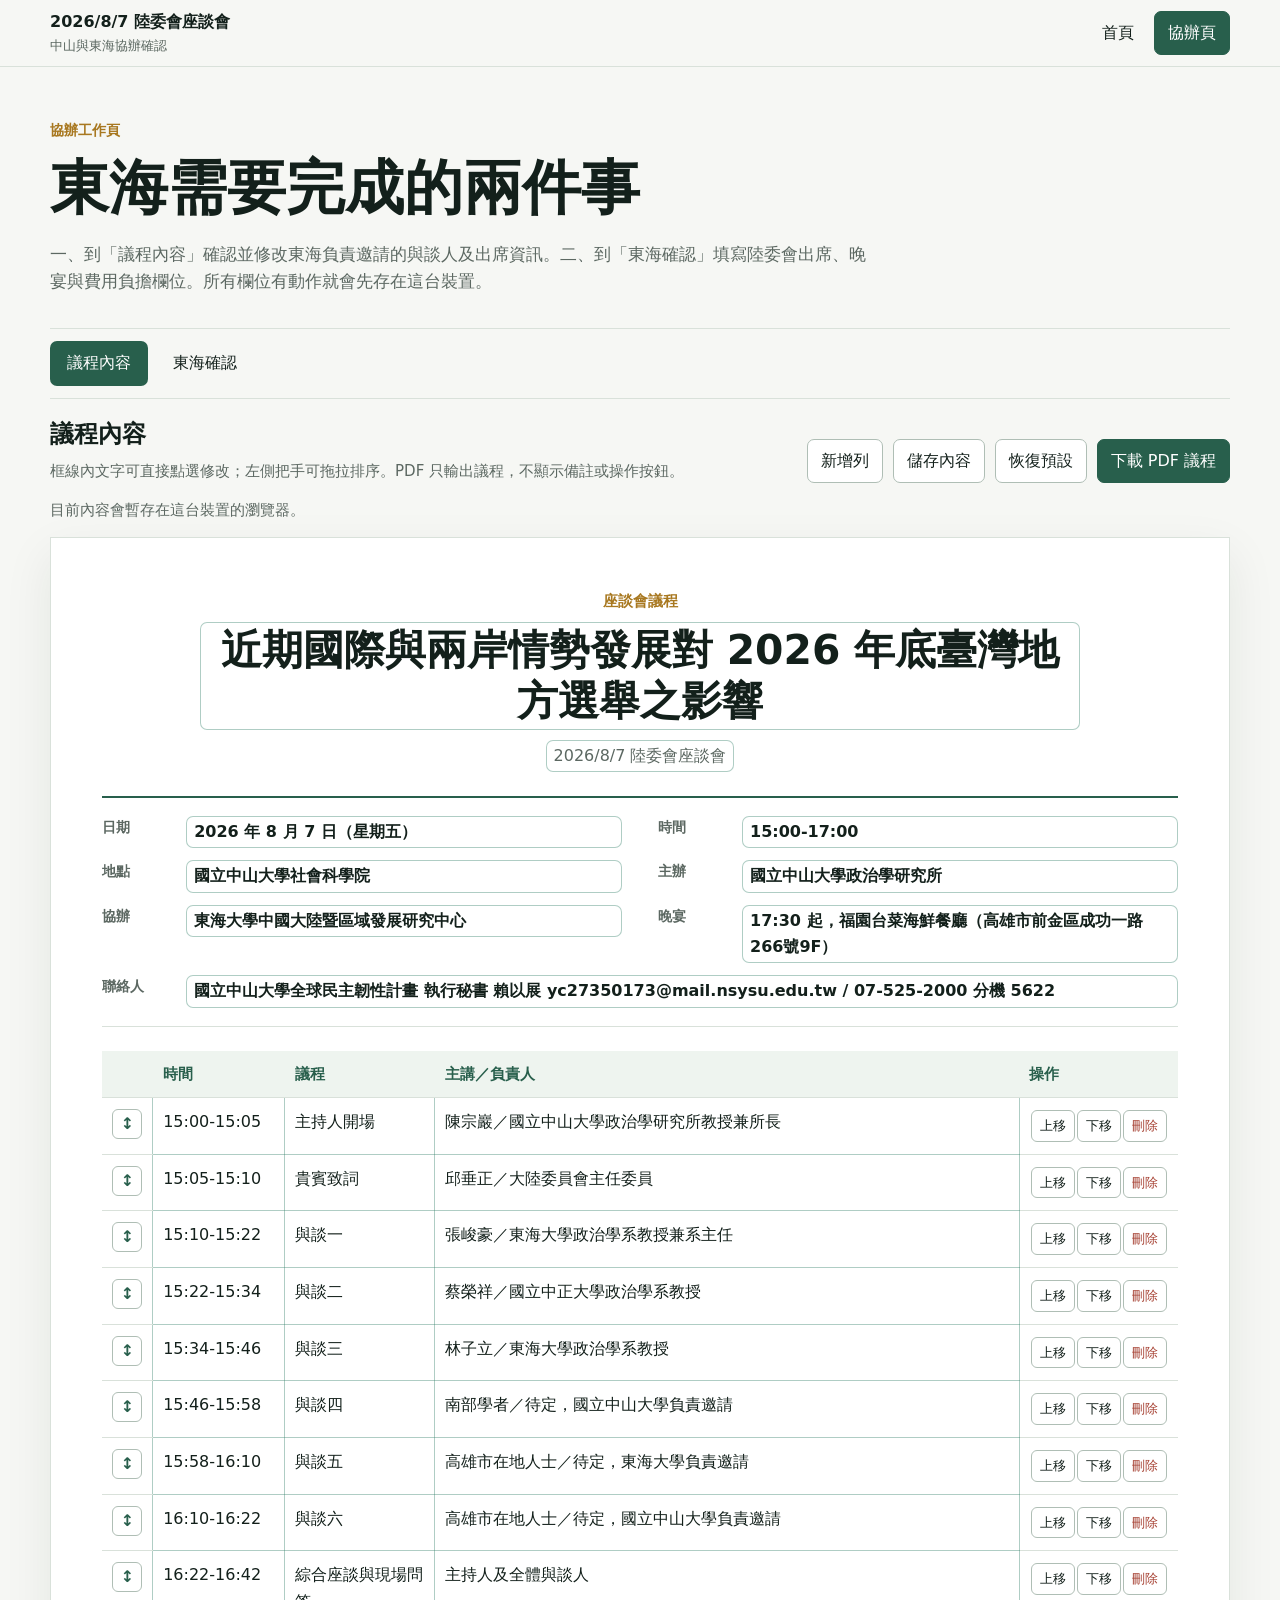
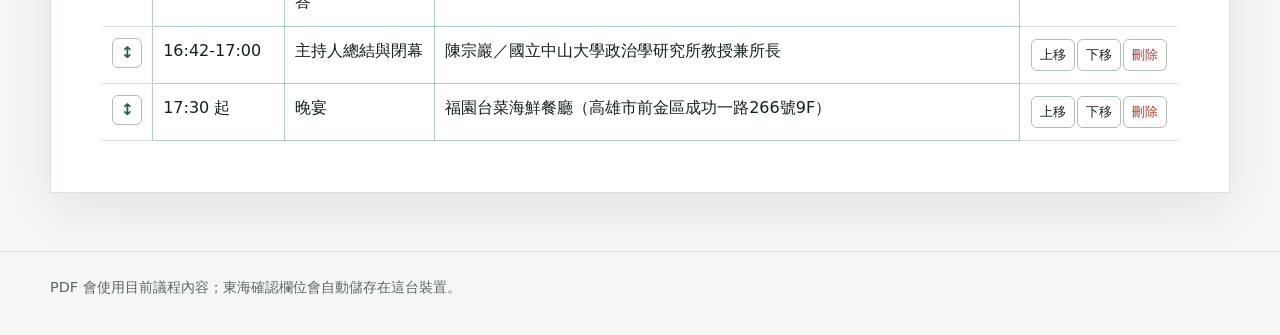
==== commit 36423332: "Redesign coordination page for Tunghai confirmation" ====
--- a/agenda.html
+++ b/agenda.html
@@ -3,7 +3,7 @@
   <head>
     <meta charset="utf-8">
     <meta name="viewport" content="width=device-width, initial-scale=1">
-    <title>會議籌辦｜2026/8/7 陸委會座談會</title>
+    <title>協辦頁｜2026/8/7 陸委會座談會</title>
     <link rel="stylesheet" href="styles.css">
   </head>
   <body>
@@ -11,62 +11,60 @@
       <div class="topbar-inner">
         <a class="brand" href="index.html">
           <strong>2026/8/7 陸委會座談會</strong>
-          <span>會議籌辦頁</span>
+          <span>中山與東海協辦確認</span>
         </a>
         <nav class="nav" aria-label="主要導覽">
           <a href="index.html">首頁</a>
-          <a href="agenda.html" aria-current="page">籌辦頁</a>
+          <a href="agenda.html" aria-current="page">協辦頁</a>
         </nav>
       </div>
     </header>
 
-    <nav class="anchorbar no-print" aria-label="頁內導覽">
-      <div class="wrap anchorbar-inner">
-        <a href="#agenda-section">議程內容</a>
-        <a href="#work-section">分工狀態</a>
-        <a href="#open-section">其他待確認</a>
-      </div>
-    </nav>
-
-    <main class="main planning-page">
+    <main class="main planner">
       <div class="wrap">
-        <section class="planning-intro">
-          <p class="eyebrow">會議籌辦</p>
-          <h1>2026/8/7 陸委會座談會</h1>
-          <p class="lead">本頁集中管理議程、下載 DOCX 與籌辦分工。議程欄位可直接編輯，分工狀態可勾選與備註；變更會先暫存在這台裝置的瀏覽器。</p>
+        <section class="planner-hero no-print">
+          <p class="eyebrow">協辦工作頁</p>
+          <h1>東海需要完成的兩件事</h1>
+          <p class="lead">一、到「議程內容」確認並修改東海負責邀請的與談人及出席資訊。二、到「東海確認」填寫陸委會出席、晚宴與費用負擔欄位。所有欄位有動作就會先存在這台裝置。</p>
         </section>
 
-        <section class="band" id="agenda-section">
-          <div class="agenda-tools no-print">
+        <nav class="page-tabs no-print" aria-label="協辦頁分頁">
+          <button class="tab-button" type="button" data-tab-button="agenda">議程內容</button>
+          <button class="tab-button" type="button" data-tab-button="tunghai">東海確認</button>
+        </nav>
+
+        <section class="tab-panel" id="agenda-panel" data-tab-panel="agenda">
+          <div class="section-head no-print">
             <div>
               <h2>議程內容</h2>
-              <p class="small">可直接修改欄位文字，拖拉左側把手調整順序；下載 DOCX 會依照目前畫面內容產生。</p>
+              <p class="small">框線內文字可直接點選修改；左側把手可拖拉排序。PDF 只輸出議程，不顯示備註或操作按鈕。</p>
             </div>
             <div class="actions" style="margin-top: 0;">
               <button class="button secondary" type="button" data-add-agenda-row>新增列</button>
               <button class="button secondary" type="button" data-save-agenda>儲存內容</button>
               <button class="button secondary" type="button" data-reset-agenda>恢復預設</button>
-              <button class="button primary" type="button" data-download-docx>下載最新 DOCX 議程</button>
+              <button class="button primary" type="button" data-download-pdf>下載 PDF 議程</button>
             </div>
           </div>
 
           <p class="editor-status no-print" data-agenda-status>目前內容會暫存在這台裝置的瀏覽器。</p>
 
           <article class="agenda-sheet" data-agenda-editor>
-            <div class="agenda-title">
-              <h1 data-docx-title contenteditable="true" spellcheck="false">近期國際與兩岸情勢發展對 2026 年底臺灣地方選舉之影響</h1>
-              <p data-docx-subtitle contenteditable="true" spellcheck="false">座談會議程</p>
-            </div>
-
-            <ul class="agenda-meta">
-              <li><b>日期</b><span data-docx-meta="日期" contenteditable="true" spellcheck="false">2026 年 8 月 7 日（星期五）</span></li>
-              <li><b>時間</b><span data-docx-meta="時間" contenteditable="true" spellcheck="false">15:00-17:00</span></li>
-              <li><b>地點</b><span data-docx-meta="地點" contenteditable="true" spellcheck="false">國立中山大學社會科學院</span></li>
-              <li><b>主辦單位</b><span data-docx-meta="主辦單位" contenteditable="true" spellcheck="false">國立中山大學政治學研究所</span></li>
-              <li><b>協辦單位</b><span data-docx-meta="協辦單位" contenteditable="true" spellcheck="false">東海大學中國大陸暨區域發展研究中心</span></li>
-              <li><b>晚宴</b><span data-docx-meta="晚宴" contenteditable="true" spellcheck="false">17:30 起，福園台菜海鮮餐廳（高雄市前金區成功一路266號9F）</span></li>
-              <li class="meta-wide"><b>聯絡人</b><span data-docx-meta="聯絡人" contenteditable="true" spellcheck="false">國立中山大學全球民主韌性計畫 執行秘書 賴以展 yc27350173@mail.nsysu.edu.tw / 07-525-2000 分機 5622</span></li>
-            </ul>
+            <header class="pdf-header">
+              <p class="pdf-kicker">座談會議程</p>
+              <h1 class="editable-field title-field" data-docx-title contenteditable="true" spellcheck="false">近期國際與兩岸情勢發展對 2026 年底臺灣地方選舉之影響</h1>
+              <p class="pdf-subtitle editable-field" data-docx-subtitle contenteditable="true" spellcheck="false">2026/8/7 陸委會座談會</p>
+            </header>
+
+            <section class="pdf-meta" aria-label="議程基本資訊">
+              <div><span>日期</span><strong class="editable-field" data-docx-meta="日期" contenteditable="true" spellcheck="false">2026 年 8 月 7 日（星期五）</strong></div>
+              <div><span>時間</span><strong class="editable-field" data-docx-meta="時間" contenteditable="true" spellcheck="false">15:00-17:00</strong></div>
+              <div><span>地點</span><strong class="editable-field" data-docx-meta="地點" contenteditable="true" spellcheck="false">國立中山大學社會科學院</strong></div>
+              <div><span>主辦</span><strong class="editable-field" data-docx-meta="主辦單位" contenteditable="true" spellcheck="false">國立中山大學政治學研究所</strong></div>
+              <div><span>協辦</span><strong class="editable-field" data-docx-meta="協辦單位" contenteditable="true" spellcheck="false">東海大學中國大陸暨區域發展研究中心</strong></div>
+              <div><span>晚宴</span><strong class="editable-field" data-docx-meta="晚宴" contenteditable="true" spellcheck="false">17:30 起，福園台菜海鮮餐廳（高雄市前金區成功一路266號9F）</strong></div>
+              <div class="meta-wide"><span>聯絡人</span><strong class="editable-field" data-docx-meta="聯絡人" contenteditable="true" spellcheck="false">國立中山大學全球民主韌性計畫 執行秘書 賴以展 yc27350173@mail.nsysu.edu.tw / 07-525-2000 分機 5622</strong></div>
+            </section>
 
             <table class="agenda-table editable-agenda-table" aria-label="座談會議程">
               <thead>
@@ -75,97 +73,85 @@
                   <th>時間</th>
                   <th>議程</th>
                   <th>主講／負責人</th>
-                  <th>備註</th>
                   <th class="row-actions no-print">操作</th>
                 </tr>
               </thead>
               <tbody data-agenda-body>
                 <tr data-agenda-row>
                   <td class="drag-cell no-print"><button class="icon-button" type="button" data-drag-handle title="拖拉排序">↕</button></td>
-                  <td data-field="time" data-label="時間" contenteditable="true" spellcheck="false">15:00-15:05</td>
-                  <td data-field="item" data-label="議程" contenteditable="true" spellcheck="false">主持人開場</td>
-                  <td data-field="speaker" data-label="主講／負責人" contenteditable="true" spellcheck="false">陳宗巖／國立中山大學政治學研究所教授兼所長</td>
-                  <td data-field="note" data-label="備註" contenteditable="true" spellcheck="false">中山確認</td>
-                  <td class="row-actions no-print"><button class="mini-button" type="button" data-move-up>上移</button><button class="mini-button" type="button" data-move-down>下移</button><button class="mini-button danger" type="button" data-delete-row>刪除</button></td>
-                </tr>
-                <tr data-agenda-row>
-                  <td class="drag-cell no-print"><button class="icon-button" type="button" data-drag-handle title="拖拉排序">↕</button></td>
-                  <td data-field="time" data-label="時間" contenteditable="true" spellcheck="false">15:05-15:10</td>
-                  <td data-field="item" data-label="議程" contenteditable="true" spellcheck="false">貴賓致詞</td>
-                  <td data-field="speaker" data-label="主講／負責人" contenteditable="true" spellcheck="false">邱垂正／大陸委員會主任委員</td>
-                  <td data-field="note" data-label="備註" contenteditable="true" spellcheck="false">中山確認</td>
-                  <td class="row-actions no-print"><button class="mini-button" type="button" data-move-up>上移</button><button class="mini-button" type="button" data-move-down>下移</button><button class="mini-button danger" type="button" data-delete-row>刪除</button></td>
-                </tr>
-                <tr data-agenda-row data-auto-label="panel">
-                  <td class="drag-cell no-print"><button class="icon-button" type="button" data-drag-handle title="拖拉排序">↕</button></td>
-                  <td data-field="time" data-label="時間" contenteditable="true" spellcheck="false">15:10-15:22</td>
-                  <td data-field="item" data-label="議程" contenteditable="true" spellcheck="false">與談一</td>
-                  <td data-field="speaker" data-label="主講／負責人" contenteditable="true" spellcheck="false">張峻豪／東海大學政治學系教授兼系主任</td>
-                  <td data-field="note" data-label="備註" contenteditable="true" spellcheck="false">東海確認</td>
-                  <td class="row-actions no-print"><button class="mini-button" type="button" data-move-up>上移</button><button class="mini-button" type="button" data-move-down>下移</button><button class="mini-button danger" type="button" data-delete-row>刪除</button></td>
-                </tr>
-                <tr data-agenda-row data-auto-label="panel">
-                  <td class="drag-cell no-print"><button class="icon-button" type="button" data-drag-handle title="拖拉排序">↕</button></td>
-                  <td data-field="time" data-label="時間" contenteditable="true" spellcheck="false">15:22-15:34</td>
-                  <td data-field="item" data-label="議程" contenteditable="true" spellcheck="false">與談二</td>
-                  <td data-field="speaker" data-label="主講／負責人" contenteditable="true" spellcheck="false">蔡榮祥／國立中正大學政治學系教授</td>
-                  <td data-field="note" data-label="備註" contenteditable="true" spellcheck="false">中山確認</td>
-                  <td class="row-actions no-print"><button class="mini-button" type="button" data-move-up>上移</button><button class="mini-button" type="button" data-move-down>下移</button><button class="mini-button danger" type="button" data-delete-row>刪除</button></td>
-                </tr>
-                <tr data-agenda-row data-auto-label="panel">
-                  <td class="drag-cell no-print"><button class="icon-button" type="button" data-drag-handle title="拖拉排序">↕</button></td>
-                  <td data-field="time" data-label="時間" contenteditable="true" spellcheck="false">15:34-15:46</td>
-                  <td data-field="item" data-label="議程" contenteditable="true" spellcheck="false">與談三</td>
-                  <td data-field="speaker" data-label="主講／負責人" contenteditable="true" spellcheck="false">林子立／東海大學政治學系教授</td>
-                  <td data-field="note" data-label="備註" contenteditable="true" spellcheck="false">東海確認</td>
-                  <td class="row-actions no-print"><button class="mini-button" type="button" data-move-up>上移</button><button class="mini-button" type="button" data-move-down>下移</button><button class="mini-button danger" type="button" data-delete-row>刪除</button></td>
-                </tr>
-                <tr data-agenda-row data-auto-label="panel">
-                  <td class="drag-cell no-print"><button class="icon-button" type="button" data-drag-handle title="拖拉排序">↕</button></td>
-                  <td data-field="time" data-label="時間" contenteditable="true" spellcheck="false">15:46-15:58</td>
-                  <td data-field="item" data-label="議程" contenteditable="true" spellcheck="false">與談四</td>
-                  <td data-field="speaker" data-label="主講／負責人" contenteditable="true" spellcheck="false">南部學者／待定，國立中山大學負責邀請</td>
-                  <td data-field="note" data-label="備註" contenteditable="true" spellcheck="false">中山確認</td>
-                  <td class="row-actions no-print"><button class="mini-button" type="button" data-move-up>上移</button><button class="mini-button" type="button" data-move-down>下移</button><button class="mini-button danger" type="button" data-delete-row>刪除</button></td>
-                </tr>
-                <tr data-agenda-row data-auto-label="panel">
-                  <td class="drag-cell no-print"><button class="icon-button" type="button" data-drag-handle title="拖拉排序">↕</button></td>
-                  <td data-field="time" data-label="時間" contenteditable="true" spellcheck="false">15:58-16:10</td>
-                  <td data-field="item" data-label="議程" contenteditable="true" spellcheck="false">與談五</td>
-                  <td data-field="speaker" data-label="主講／負責人" contenteditable="true" spellcheck="false">高雄市在地人士／待定，東海大學負責邀請</td>
-                  <td data-field="note" data-label="備註" contenteditable="true" spellcheck="false">東海確認</td>
-                  <td class="row-actions no-print"><button class="mini-button" type="button" data-move-up>上移</button><button class="mini-button" type="button" data-move-down>下移</button><button class="mini-button danger" type="button" data-delete-row>刪除</button></td>
-                </tr>
-                <tr data-agenda-row data-auto-label="panel">
-                  <td class="drag-cell no-print"><button class="icon-button" type="button" data-drag-handle title="拖拉排序">↕</button></td>
-                  <td data-field="time" data-label="時間" contenteditable="true" spellcheck="false">16:10-16:22</td>
-                  <td data-field="item" data-label="議程" contenteditable="true" spellcheck="false">與談六</td>
-                  <td data-field="speaker" data-label="主講／負責人" contenteditable="true" spellcheck="false">高雄市在地人士／待定，國立中山大學負責邀請</td>
-                  <td data-field="note" data-label="備註" contenteditable="true" spellcheck="false">中山確認</td>
-                  <td class="row-actions no-print"><button class="mini-button" type="button" data-move-up>上移</button><button class="mini-button" type="button" data-move-down>下移</button><button class="mini-button danger" type="button" data-delete-row>刪除</button></td>
-                </tr>
-                <tr data-agenda-row>
-                  <td class="drag-cell no-print"><button class="icon-button" type="button" data-drag-handle title="拖拉排序">↕</button></td>
-                  <td data-field="time" data-label="時間" contenteditable="true" spellcheck="false">16:22-16:42</td>
-                  <td data-field="item" data-label="議程" contenteditable="true" spellcheck="false">綜合座談與現場問答</td>
-                  <td data-field="speaker" data-label="主講／負責人" contenteditable="true" spellcheck="false">主持人及全體與談人</td>
-                  <td data-field="note" data-label="備註" contenteditable="true" spellcheck="false">中山／東海確認</td>
-                  <td class="row-actions no-print"><button class="mini-button" type="button" data-move-up>上移</button><button class="mini-button" type="button" data-move-down>下移</button><button class="mini-button danger" type="button" data-delete-row>刪除</button></td>
-                </tr>
-                <tr data-agenda-row>
-                  <td class="drag-cell no-print"><button class="icon-button" type="button" data-drag-handle title="拖拉排序">↕</button></td>
-                  <td data-field="time" data-label="時間" contenteditable="true" spellcheck="false">16:42-17:00</td>
-                  <td data-field="item" data-label="議程" contenteditable="true" spellcheck="false">主持人總結與閉幕</td>
-                  <td data-field="speaker" data-label="主講／負責人" contenteditable="true" spellcheck="false">陳宗巖／國立中山大學政治學研究所教授兼所長</td>
-                  <td data-field="note" data-label="備註" contenteditable="true" spellcheck="false">中山確認</td>
-                  <td class="row-actions no-print"><button class="mini-button" type="button" data-move-up>上移</button><button class="mini-button" type="button" data-move-down>下移</button><button class="mini-button danger" type="button" data-delete-row>刪除</button></td>
-                </tr>
-                <tr data-agenda-row>
-                  <td class="drag-cell no-print"><button class="icon-button" type="button" data-drag-handle title="拖拉排序">↕</button></td>
-                  <td data-field="time" data-label="時間" contenteditable="true" spellcheck="false">17:30 起</td>
-                  <td data-field="item" data-label="議程" contenteditable="true" spellcheck="false">晚宴</td>
-                  <td data-field="speaker" data-label="主講／負責人" contenteditable="true" spellcheck="false">福園台菜海鮮餐廳（高雄市前金區成功一路266號9F）</td>
-                  <td data-field="note" data-label="備註" contenteditable="true" spellcheck="false">中山／東海確認</td>
+                  <td data-field="time" data-label="時間" contenteditable="true" spellcheck="false" class="editable-cell">15:00-15:05</td>
+                  <td data-field="item" data-label="議程" contenteditable="true" spellcheck="false" class="editable-cell">主持人開場</td>
+                  <td data-field="speaker" data-label="主講／負責人" contenteditable="true" spellcheck="false" class="editable-cell">陳宗巖／國立中山大學政治學研究所教授兼所長</td>
+                  <td class="row-actions no-print"><button class="mini-button" type="button" data-move-up>上移</button><button class="mini-button" type="button" data-move-down>下移</button><button class="mini-button danger" type="button" data-delete-row>刪除</button></td>
+                </tr>
+                <tr data-agenda-row>
+                  <td class="drag-cell no-print"><button class="icon-button" type="button" data-drag-handle title="拖拉排序">↕</button></td>
+                  <td data-field="time" data-label="時間" contenteditable="true" spellcheck="false" class="editable-cell">15:05-15:10</td>
+                  <td data-field="item" data-label="議程" contenteditable="true" spellcheck="false" class="editable-cell">貴賓致詞</td>
+                  <td data-field="speaker" data-label="主講／負責人" contenteditable="true" spellcheck="false" class="editable-cell">邱垂正／大陸委員會主任委員</td>
+                  <td class="row-actions no-print"><button class="mini-button" type="button" data-move-up>上移</button><button class="mini-button" type="button" data-move-down>下移</button><button class="mini-button danger" type="button" data-delete-row>刪除</button></td>
+                </tr>
+                <tr data-agenda-row data-auto-label="panel">
+                  <td class="drag-cell no-print"><button class="icon-button" type="button" data-drag-handle title="拖拉排序">↕</button></td>
+                  <td data-field="time" data-label="時間" contenteditable="true" spellcheck="false" class="editable-cell">15:10-15:22</td>
+                  <td data-field="item" data-label="議程" contenteditable="true" spellcheck="false" class="editable-cell">與談一</td>
+                  <td data-field="speaker" data-label="主講／負責人" contenteditable="true" spellcheck="false" class="editable-cell">張峻豪／東海大學政治學系教授兼系主任</td>
+                  <td class="row-actions no-print"><button class="mini-button" type="button" data-move-up>上移</button><button class="mini-button" type="button" data-move-down>下移</button><button class="mini-button danger" type="button" data-delete-row>刪除</button></td>
+                </tr>
+                <tr data-agenda-row data-auto-label="panel">
+                  <td class="drag-cell no-print"><button class="icon-button" type="button" data-drag-handle title="拖拉排序">↕</button></td>
+                  <td data-field="time" data-label="時間" contenteditable="true" spellcheck="false" class="editable-cell">15:22-15:34</td>
+                  <td data-field="item" data-label="議程" contenteditable="true" spellcheck="false" class="editable-cell">與談二</td>
+                  <td data-field="speaker" data-label="主講／負責人" contenteditable="true" spellcheck="false" class="editable-cell">蔡榮祥／國立中正大學政治學系教授</td>
+                  <td class="row-actions no-print"><button class="mini-button" type="button" data-move-up>上移</button><button class="mini-button" type="button" data-move-down>下移</button><button class="mini-button danger" type="button" data-delete-row>刪除</button></td>
+                </tr>
+                <tr data-agenda-row data-auto-label="panel">
+                  <td class="drag-cell no-print"><button class="icon-button" type="button" data-drag-handle title="拖拉排序">↕</button></td>
+                  <td data-field="time" data-label="時間" contenteditable="true" spellcheck="false" class="editable-cell">15:34-15:46</td>
+                  <td data-field="item" data-label="議程" contenteditable="true" spellcheck="false" class="editable-cell">與談三</td>
+                  <td data-field="speaker" data-label="主講／負責人" contenteditable="true" spellcheck="false" class="editable-cell">林子立／東海大學政治學系教授</td>
+                  <td class="row-actions no-print"><button class="mini-button" type="button" data-move-up>上移</button><button class="mini-button" type="button" data-move-down>下移</button><button class="mini-button danger" type="button" data-delete-row>刪除</button></td>
+                </tr>
+                <tr data-agenda-row data-auto-label="panel">
+                  <td class="drag-cell no-print"><button class="icon-button" type="button" data-drag-handle title="拖拉排序">↕</button></td>
+                  <td data-field="time" data-label="時間" contenteditable="true" spellcheck="false" class="editable-cell">15:46-15:58</td>
+                  <td data-field="item" data-label="議程" contenteditable="true" spellcheck="false" class="editable-cell">與談四</td>
+                  <td data-field="speaker" data-label="主講／負責人" contenteditable="true" spellcheck="false" class="editable-cell">南部學者／待定，國立中山大學負責邀請</td>
+                  <td class="row-actions no-print"><button class="mini-button" type="button" data-move-up>上移</button><button class="mini-button" type="button" data-move-down>下移</button><button class="mini-button danger" type="button" data-delete-row>刪除</button></td>
+                </tr>
+                <tr data-agenda-row data-auto-label="panel">
+                  <td class="drag-cell no-print"><button class="icon-button" type="button" data-drag-handle title="拖拉排序">↕</button></td>
+                  <td data-field="time" data-label="時間" contenteditable="true" spellcheck="false" class="editable-cell">15:58-16:10</td>
+                  <td data-field="item" data-label="議程" contenteditable="true" spellcheck="false" class="editable-cell">與談五</td>
+                  <td data-field="speaker" data-label="主講／負責人" contenteditable="true" spellcheck="false" class="editable-cell">高雄市在地人士／待定，東海大學負責邀請</td>
+                  <td class="row-actions no-print"><button class="mini-button" type="button" data-move-up>上移</button><button class="mini-button" type="button" data-move-down>下移</button><button class="mini-button danger" type="button" data-delete-row>刪除</button></td>
+                </tr>
+                <tr data-agenda-row data-auto-label="panel">
+                  <td class="drag-cell no-print"><button class="icon-button" type="button" data-drag-handle title="拖拉排序">↕</button></td>
+                  <td data-field="time" data-label="時間" contenteditable="true" spellcheck="false" class="editable-cell">16:10-16:22</td>
+                  <td data-field="item" data-label="議程" contenteditable="true" spellcheck="false" class="editable-cell">與談六</td>
+                  <td data-field="speaker" data-label="主講／負責人" contenteditable="true" spellcheck="false" class="editable-cell">高雄市在地人士／待定，國立中山大學負責邀請</td>
+                  <td class="row-actions no-print"><button class="mini-button" type="button" data-move-up>上移</button><button class="mini-button" type="button" data-move-down>下移</button><button class="mini-button danger" type="button" data-delete-row>刪除</button></td>
+                </tr>
+                <tr data-agenda-row>
+                  <td class="drag-cell no-print"><button class="icon-button" type="button" data-drag-handle title="拖拉排序">↕</button></td>
+                  <td data-field="time" data-label="時間" contenteditable="true" spellcheck="false" class="editable-cell">16:22-16:42</td>
+                  <td data-field="item" data-label="議程" contenteditable="true" spellcheck="false" class="editable-cell">綜合座談與現場問答</td>
+                  <td data-field="speaker" data-label="主講／負責人" contenteditable="true" spellcheck="false" class="editable-cell">主持人及全體與談人</td>
+                  <td class="row-actions no-print"><button class="mini-button" type="button" data-move-up>上移</button><button class="mini-button" type="button" data-move-down>下移</button><button class="mini-button danger" type="button" data-delete-row>刪除</button></td>
+                </tr>
+                <tr data-agenda-row>
+                  <td class="drag-cell no-print"><button class="icon-button" type="button" data-drag-handle title="拖拉排序">↕</button></td>
+                  <td data-field="time" data-label="時間" contenteditable="true" spellcheck="false" class="editable-cell">16:42-17:00</td>
+                  <td data-field="item" data-label="議程" contenteditable="true" spellcheck="false" class="editable-cell">主持人總結與閉幕</td>
+                  <td data-field="speaker" data-label="主講／負責人" contenteditable="true" spellcheck="false" class="editable-cell">陳宗巖／國立中山大學政治學研究所教授兼所長</td>
+                  <td class="row-actions no-print"><button class="mini-button" type="button" data-move-up>上移</button><button class="mini-button" type="button" data-move-down>下移</button><button class="mini-button danger" type="button" data-delete-row>刪除</button></td>
+                </tr>
+                <tr data-agenda-row>
+                  <td class="drag-cell no-print"><button class="icon-button" type="button" data-drag-handle title="拖拉排序">↕</button></td>
+                  <td data-field="time" data-label="時間" contenteditable="true" spellcheck="false" class="editable-cell">17:30 起</td>
+                  <td data-field="item" data-label="議程" contenteditable="true" spellcheck="false" class="editable-cell">晚宴</td>
+                  <td data-field="speaker" data-label="主講／負責人" contenteditable="true" spellcheck="false" class="editable-cell">福園台菜海鮮餐廳（高雄市前金區成功一路266號9F）</td>
                   <td class="row-actions no-print"><button class="mini-button" type="button" data-move-up>上移</button><button class="mini-button" type="button" data-move-down>下移</button><button class="mini-button danger" type="button" data-delete-row>刪除</button></td>
                 </tr>
               </tbody>
@@ -173,109 +159,80 @@
           </article>
         </section>
 
-        <section class="band" id="work-section">
-          <div class="task-toolbar">
+        <section class="tab-panel" id="tunghai-panel" data-tab-panel="tunghai" hidden>
+          <div class="section-head no-print">
             <div>
-              <h2>分工狀態</h2>
-              <p class="small">勾選與備註會暫存在這台裝置的瀏覽器；公開網站預設狀態需修改檔案後再推送。</p>
+              <h2>東海確認</h2>
+              <p class="small">選項與填寫內容會在操作後立即自動儲存於這台裝置。</p>
             </div>
-            <div class="progress" aria-label="分工確認進度">
-              <span data-progress-label>0/0 已確認</span>
-              <div class="progress-track" aria-hidden="true">
-                <div class="progress-fill" data-progress-fill></div>
+            <p class="save-status" data-confirm-status>尚未填寫</p>
+          </div>
+
+          <div class="confirm-layout">
+            <section class="confirm-card">
+              <h3>東海需填寫</h3>
+              <div class="confirm-form">
+                <label class="field-row">
+                  <span>陸委會出席座談會人數</span>
+                  <input type="number" min="0" inputmode="numeric" data-confirm-field="macForumCount" placeholder="填寫數字">
+                </label>
+                <label class="field-row">
+                  <span>陸委會出席晚宴人數</span>
+                  <input type="number" min="0" inputmode="numeric" data-confirm-field="macDinnerCount" placeholder="填寫數字">
+                </label>
+
+                <div class="choice-row" data-choice-group="agendaInviteConfirmed">
+                  <span>是否在議程頁已確認並填寫負責邀請的與談人</span>
+                  <div class="segmented">
+                    <button type="button" data-choice-value="是">是</button>
+                    <button type="button" data-choice-value="否">否</button>
+                  </div>
+                </div>
+
+                <div class="choice-row" data-choice-group="dinnerBudgetSource">
+                  <span>晚宴經費來源</span>
+                  <div class="segmented">
+                    <button type="button" data-choice-value="陸委會">陸委會</button>
+                    <button type="button" data-choice-value="中山大學">中山大學</button>
+                  </div>
+                </div>
+
+                <div class="choice-row" data-choice-group="chairHonorarium">
+                  <span>陸委會主委是否需要支付出席費</span>
+                  <div class="segmented">
+                    <button type="button" data-choice-value="是">是</button>
+                    <button type="button" data-choice-value="否">否</button>
+                  </div>
+                </div>
+
+                <div class="choice-row" data-choice-group="macTravelReimburseUnit">
+                  <span>陸委會同仁交通費負責核銷單位</span>
+                  <div class="segmented">
+                    <button type="button" data-choice-value="陸委會">陸委會</button>
+                    <button type="button" data-choice-value="中山大學">中山大學</button>
+                  </div>
+                </div>
               </div>
-            </div>
-          </div>
-
-          <div class="task-groups planning-tasks">
-            <div class="task-group">
-              <h3>東海大學</h3>
-              <div class="task-list">
-                <div class="task-item" data-task-id="thu-attendees" data-owner="東海大學">
-                  <div class="task-main"><input type="checkbox" aria-label="確認東海大學與陸委會出席人員"><div><div class="task-label">確認東海大學、陸委會出席人員</div><div class="small">含座談、列席、晚宴出席名單與職稱。</div></div><span class="owner">東海</span></div>
-                  <div class="task-note"><textarea placeholder="填寫目前名單、待回覆窗口或更新紀錄"></textarea></div>
-                </div>
-                <div class="task-item" data-task-id="thu-dinner-budget" data-owner="東海大學">
-                  <div class="task-main"><input type="checkbox" aria-label="確認晚宴陸委會是否會出錢"><div><div class="task-label">確認晚宴陸委會是否會出錢</div><div class="small">若陸委會不支應，確認是否改由中山大學負責。</div></div><span class="owner">東海</span></div>
-                  <div class="task-note"><textarea placeholder="填寫陸委會回覆、預估金額、負擔單位"></textarea></div>
-                </div>
-                <div class="task-item" data-task-id="thu-mac-expenses" data-owner="東海大學">
-                  <div class="task-main"><input type="checkbox" aria-label="確認陸委會同仁出席費與交通費負擔"><div><div class="task-label">確認陸委會同仁出席費、交通費負擔</div><div class="small">確認由陸委會自行負責，或由中山大學支應。</div></div><span class="owner">東海</span></div>
-                  <div class="task-note"><textarea placeholder="填寫出席費、交通費、報支方式或窗口"></textarea></div>
-                </div>
-                <div class="task-item" data-task-id="thu-press-release" data-owner="東海大學">
-                  <div class="task-main"><input type="checkbox" aria-label="發送新聞稿"><div><div class="task-label">發送新聞稿</div><div class="small">確認發送對象、發布時間與中山共同審稿流程。</div></div><span class="owner">東海</span></div>
-                  <div class="task-note"><textarea placeholder="填寫草稿狀態、發送名單、發布時間"></textarea></div>
-                </div>
-              </div>
-            </div>
-
-            <div class="task-group">
-              <h3>中山大學</h3>
-              <div class="task-list">
-                <div class="task-item" data-task-id="nsysu-southern-scholars" data-owner="中山大學">
-                  <div class="task-main"><input type="checkbox" aria-label="確認南部學者出席名單"><div><div class="task-label">確認南部學者出席名單</div><div class="small">含姓名、職稱、單位、與談順序與晚宴出席。</div></div><span class="owner">中山</span></div>
-                  <div class="task-note"><textarea placeholder="填寫邀請進度與已確認名單"></textarea></div>
-                </div>
-                <div class="task-item" data-task-id="nsysu-venue" data-owner="中山大學">
-                  <div class="task-main"><input type="checkbox" aria-label="負責場地"><div><div class="task-label">負責場地</div><div class="small">確認會議室、設備、座位、指引、報到與茶水。</div></div><span class="owner">中山</span></div>
-                  <div class="task-note"><textarea placeholder="填寫場地名稱、設備需求、借用狀態"></textarea></div>
-                </div>
-                <div class="task-item" data-task-id="nsysu-speaker-fees" data-owner="中山大學">
-                  <div class="task-main"><input type="checkbox" aria-label="支應與談者出席費與交通費"><div><div class="task-label">支應與談者出席費、交通費</div><div class="small">交通費以高鐵加計程車來回為原則，確認單據與報支流程。</div></div><span class="owner">中山</span></div>
-                  <div class="task-note"><textarea placeholder="填寫支付標準、經費來源、報支文件"></textarea></div>
-                </div>
-                <div class="task-item" data-task-id="nsysu-minutes" data-owner="中山大學">
-                  <div class="task-main"><input type="checkbox" aria-label="會議紀要"><div><div class="task-label">會議紀要</div><div class="small">確認記錄人員、紀要格式、照片與會後整理期限。</div></div><span class="owner">中山</span></div>
-                  <div class="task-note"><textarea placeholder="填寫負責人、交付時間、紀要格式"></textarea></div>
-                </div>
-                <div class="task-item" data-task-id="nsysu-press-release" data-owner="中山大學">
-                  <div class="task-main"><input type="checkbox" aria-label="新聞稿"><div><div class="task-label">新聞稿</div><div class="small">與東海協調文字、照片、發布窗口與發布時間。</div></div><span class="owner">中山</span></div>
-                  <div class="task-note"><textarea placeholder="填寫草稿、審稿窗口、發布安排"></textarea></div>
-                </div>
-              </div>
-            </div>
-          </div>
-        </section>
-
-        <section class="band" id="open-section">
-          <h2>其他待確認</h2>
-          <div class="task-list">
-            <div class="task-item" data-task-id="open-rsvp-deadline" data-owner="共同">
-              <div class="task-main"><input type="checkbox" aria-label="確認回覆期限"><div><div class="task-label">確認出席回覆期限</div><div class="small">建議設定與談者、列席者與晚宴名單的最後確認日。</div></div><span class="owner">共同</span></div>
-              <div class="task-note"><textarea placeholder="填寫期限與提醒方式"></textarea></div>
-            </div>
-            <div class="task-item" data-task-id="open-program-title" data-owner="共同">
-              <div class="task-main"><input type="checkbox" aria-label="確認正式題名與對外稱呼"><div><div class="task-label">確認正式題名與對外稱呼</div><div class="small">確認是否沿用目前題名，以及邀請函、新聞稿、議程 DOCX 是否一致。</div></div><span class="owner">共同</span></div>
-              <div class="task-note"><textarea placeholder="填寫題名定稿與使用版本"></textarea></div>
-            </div>
-            <div class="task-item" data-task-id="open-photo-consent" data-owner="共同">
-              <div class="task-main"><input type="checkbox" aria-label="確認攝影與新聞露出授權"><div><div class="task-label">確認攝影、新聞露出與引言授權</div><div class="small">確認現場照片、姓名職稱、發言摘要是否可用於新聞稿或成果報告。</div></div><span class="owner">共同</span></div>
-              <div class="task-note"><textarea placeholder="填寫授權方式或需避開的內容"></textarea></div>
-            </div>
-            <div class="task-item" data-task-id="open-reimbursement-docs" data-owner="共同">
-              <div class="task-main"><input type="checkbox" aria-label="確認報支文件"><div><div class="task-label">確認報支文件</div><div class="small">含收據、身分證字號或匯款資料、交通票根、餐費憑證與校內流程。</div></div><span class="owner">共同</span></div>
-              <div class="task-note"><textarea placeholder="填寫需準備文件與承辦窗口"></textarea></div>
-            </div>
-            <div class="task-item" data-task-id="open-dinner-count" data-owner="共同">
-              <div class="task-main"><input type="checkbox" aria-label="確認晚宴人數與飲食需求"><div><div class="task-label">確認晚宴人數與飲食需求</div><div class="small">含桌數、葷素、過敏、停車與餐廳訂位最後確認時間。</div></div><span class="owner">共同</span></div>
-              <div class="task-note"><textarea placeholder="填寫人數、菜色需求、餐廳窗口"></textarea></div>
-            </div>
-            <div class="task-item" data-task-id="open-reception-route" data-owner="共同">
-              <div class="task-main"><input type="checkbox" aria-label="確認貴賓接待與交通動線"><div><div class="task-label">確認貴賓接待與交通動線</div><div class="small">含抵達時間、校內引導、停車、會場到晚宴移動方式。</div></div><span class="owner">共同</span></div>
-              <div class="task-note"><textarea placeholder="填寫接待人員、車輛或引導安排"></textarea></div>
-            </div>
-            <div class="task-item" data-task-id="open-onsite-materials" data-owner="共同">
-              <div class="task-main"><input type="checkbox" aria-label="確認簽到名牌與桌牌"><div><div class="task-label">確認簽到、名牌與桌牌</div><div class="small">含簽到表、桌牌、議程印製、座位安排與現場工作人員分配。</div></div><span class="owner">共同</span></div>
-              <div class="task-note"><textarea placeholder="填寫製作狀態、數量與負責人"></textarea></div>
-            </div>
+            </section>
+
+            <section class="confirm-card muted-card">
+              <h3>中山負責部分</h3>
+              <ul class="responsibility-list">
+                <li>確認南部學者出席名單。</li>
+                <li>負責場地與會場設備。</li>
+                <li>支應與談者出席費。</li>
+                <li>支應與談者交通費，高鐵加計程車來回。</li>
+                <li>整理會議紀要。</li>
+                <li>與東海協調新聞稿文字、照片與發布時間。</li>
+              </ul>
+            </section>
           </div>
         </section>
       </div>
     </main>
 
     <footer class="footer no-print">
-      <div class="wrap">DOCX 下載內容取自本頁目前顯示的標題、基本資訊與議程表。</div>
+      <div class="wrap">PDF 會使用目前議程內容；東海確認欄位會自動儲存在這台裝置。</div>
     </footer>
     <script src="site.js"></script>
   </body>
--- a/styles.css
+++ b/styles.css
@@ -1,18 +1,18 @@
 :root {
   color-scheme: light;
-  --bg: #f7f8f5;
+  --bg: #f6f7f4;
   --surface: #ffffff;
-  --surface-soft: #eef3ef;
-  --ink: #17211d;
-  --muted: #5a6761;
-  --line: #d9e0da;
-  --line-strong: #b8c5bc;
+  --surface-soft: #eef4ef;
+  --ink: #13201b;
+  --muted: #5c6862;
+  --line: #d9e1da;
+  --line-strong: #afbeb5;
   --green: #285f4c;
-  --green-dark: #1c4437;
-  --gold: #b98221;
+  --green-dark: #1c4638;
+  --gold: #a87820;
   --red: #a64032;
   --focus: #2f7d65;
-  --shadow: 0 14px 36px rgba(22, 33, 29, 0.08);
+  --shadow: 0 18px 46px rgba(19, 32, 27, 0.08);
 }
 
 * {
@@ -20,7 +20,7 @@
 }
 
 html {
-  font-size: 16px;
+  scroll-behavior: smooth;
 }
 
 body {
@@ -28,92 +28,55 @@
   background: var(--bg);
   color: var(--ink);
   font-family: "Noto Sans TC", "Microsoft JhengHei", system-ui, -apple-system, BlinkMacSystemFont, "Segoe UI", sans-serif;
-  line-height: 1.6;
+  line-height: 1.65;
 }
 
 a {
   color: var(--green);
-  text-decoration-thickness: 0.08em;
   text-underline-offset: 0.18em;
 }
 
+.wrap,
+.topbar-inner {
+  width: min(1180px, calc(100% - 32px));
+  margin: 0 auto;
+}
+
 .topbar {
-  border-bottom: 1px solid var(--line);
-  background: rgba(247, 248, 245, 0.94);
   position: sticky;
   top: 0;
-  z-index: 10;
+  z-index: 20;
+  background: rgba(246, 247, 244, 0.94);
+  border-bottom: 1px solid var(--line);
   backdrop-filter: blur(10px);
 }
 
-.anchorbar {
-  position: sticky;
-  top: 65px;
-  z-index: 9;
-  border-bottom: 1px solid var(--line);
-  background: rgba(255, 255, 255, 0.94);
-  backdrop-filter: blur(10px);
-}
-
-.anchorbar-inner {
-  display: flex;
-  gap: 8px;
-  align-items: center;
-  min-height: 48px;
-  overflow-x: auto;
-}
-
-.anchorbar a {
-  display: inline-flex;
-  align-items: center;
-  min-height: 34px;
-  padding: 6px 12px;
-  border-radius: 6px;
-  color: var(--ink);
-  text-decoration: none;
-  white-space: nowrap;
-}
-
-.anchorbar a:hover {
-  background: var(--surface-soft);
-  color: var(--green);
-}
-
-.topbar-inner,
-.wrap {
-  width: min(1080px, calc(100% - 32px));
-  margin: 0 auto;
-}
-
 .topbar-inner {
-  min-height: 64px;
+  min-height: 66px;
   display: flex;
   align-items: center;
   justify-content: space-between;
-  gap: 16px;
+  gap: 18px;
 }
 
 .brand {
   display: flex;
   flex-direction: column;
-  gap: 0;
   color: var(--ink);
   text-decoration: none;
 }
 
 .brand strong {
   font-size: 1rem;
-  letter-spacing: 0;
 }
 
 .brand span {
   color: var(--muted);
-  font-size: 0.82rem;
+  font-size: 0.84rem;
 }
 
 .nav {
   display: flex;
-  align-items: center;
   gap: 6px;
   flex-wrap: wrap;
   justify-content: flex-end;
@@ -126,10 +89,10 @@
   align-items: center;
   justify-content: center;
   border: 1px solid transparent;
-  border-radius: 6px;
-  padding: 8px 12px;
+  border-radius: 7px;
+  padding: 8px 13px;
+  background: transparent;
   color: var(--ink);
-  background: transparent;
   font: inherit;
   text-decoration: none;
   cursor: pointer;
@@ -138,15 +101,11 @@
 
 .nav a:hover,
 .button:hover {
+  background: var(--surface);
   border-color: var(--line-strong);
-  background: var(--surface);
-}
-
-.nav a[aria-current="page"] {
-  background: var(--green);
-  color: #fff;
-}
-
+}
+
+.nav a[aria-current="page"],
 .button.primary {
   background: var(--green);
   border-color: var(--green);
@@ -155,7 +114,6 @@
 
 .button.primary:hover {
   background: var(--green-dark);
-  border-color: var(--green-dark);
 }
 
 .button.secondary {
@@ -163,31 +121,21 @@
   border-color: var(--line-strong);
 }
 
-.button.danger {
-  color: var(--red);
-}
-
-.button:focus-visible,
-input:focus-visible,
-textarea:focus-visible,
-select:focus-visible {
-  outline: 3px solid rgba(47, 125, 101, 0.26);
-  outline-offset: 2px;
-}
-
-.hero {
-  padding: 44px 0 30px;
+.main {
+  padding: 34px 0 58px;
+}
+
+.entry-hero,
+.planner-hero {
+  padding: 18px 0 32px;
   border-bottom: 1px solid var(--line);
-  background:
-    linear-gradient(90deg, rgba(40, 95, 76, 0.08), rgba(185, 130, 33, 0.08)),
-    var(--bg);
 }
 
 .eyebrow {
+  margin: 0 0 8px;
   color: var(--gold);
-  font-weight: 700;
+  font-weight: 800;
   font-size: 0.9rem;
-  margin: 0 0 8px;
 }
 
 h1,
@@ -198,28 +146,28 @@
 }
 
 h1 {
-  font-size: clamp(1.8rem, 4vw, 3rem);
   margin: 0;
-  max-width: 920px;
+  font-size: clamp(2rem, 5vw, 3.7rem);
 }
 
 h2 {
-  font-size: 1.45rem;
-  margin: 0 0 16px;
+  margin: 0 0 10px;
+  font-size: 1.5rem;
 }
 
 h3 {
-  font-size: 1.05rem;
-  margin: 0;
+  margin: 0 0 14px;
+  font-size: 1.1rem;
 }
 
 .lead {
-  max-width: 760px;
+  max-width: 820px;
+  margin: 16px 0 0;
   color: var(--muted);
   font-size: 1.05rem;
-  margin: 16px 0 0;
-}
-
+}
+
+.entry-actions,
 .actions {
   display: flex;
   gap: 10px;
@@ -227,41 +175,19 @@
   margin-top: 22px;
 }
 
-.main {
-  padding: 34px 0 56px;
-}
-
-.planning-page {
-  padding-top: 24px;
-}
-
-.planning-intro {
-  padding: 0 0 26px;
+.band {
+  padding: 30px 0;
   border-bottom: 1px solid var(--line);
 }
 
-#agenda-section,
-#work-section,
-#open-section {
-  scroll-margin-top: 128px;
-}
-
-.band {
-  padding: 26px 0;
-  border-bottom: 1px solid var(--line);
-}
-
-.band:first-child {
-  padding-top: 0;
-}
-
-.grid {
-  display: grid;
+.quick-grid {
+  display: grid;
+  grid-template-columns: repeat(2, minmax(0, 1fr));
   gap: 18px;
 }
 
-.grid.two {
-  grid-template-columns: repeat(2, minmax(0, 1fr));
+.quick-panel {
+  padding: 18px 0;
 }
 
 .summary-list {
@@ -275,73 +201,167 @@
 .summary-list li {
   display: grid;
   grid-template-columns: 120px 1fr;
-  gap: 12px;
+  gap: 14px;
+  padding: 11px 0;
+  border-bottom: 1px solid var(--line);
+}
+
+.summary-list b,
+.small {
+  color: var(--muted);
+}
+
+.small {
+  margin: 0;
+  font-size: 0.94rem;
+}
+
+.page-tabs {
+  position: sticky;
+  top: 66px;
+  z-index: 15;
+  display: flex;
+  gap: 8px;
   padding: 12px 0;
+  margin-bottom: 20px;
+  background: rgba(246, 247, 244, 0.95);
   border-bottom: 1px solid var(--line);
-}
-
-.summary-list b {
-  color: var(--muted);
-  font-weight: 600;
-}
-
-.notice {
-  border-left: 4px solid var(--gold);
-  background: #fff8e8;
-  padding: 14px 16px;
-  color: #473519;
-}
-
-.agenda-tools {
+  backdrop-filter: blur(10px);
+}
+
+.tab-button {
+  min-height: 42px;
+  border: 1px solid transparent;
+  border-radius: 7px;
+  padding: 8px 16px;
+  background: transparent;
+  color: var(--ink);
+  font: inherit;
+  cursor: pointer;
+}
+
+.tab-button:hover {
+  background: var(--surface-soft);
+}
+
+.tab-button.is-active {
+  background: var(--green);
+  color: #fff;
+}
+
+.tab-panel[hidden] {
+  display: none;
+}
+
+.section-head {
   display: flex;
-  align-items: center;
+  align-items: flex-end;
   justify-content: space-between;
-  gap: 14px;
-  flex-wrap: wrap;
-  padding: 14px 0 20px;
-}
-
-.editor-status {
-  margin: -8px 0 14px;
+  gap: 18px;
+  margin-bottom: 14px;
+}
+
+.editor-status,
+.save-status {
   color: var(--muted);
   font-size: 0.92rem;
+}
+
+.save-status {
+  margin: 0;
 }
 
 .agenda-sheet {
   background: var(--surface);
   border: 1px solid var(--line);
   box-shadow: var(--shadow);
-  padding: clamp(20px, 4vw, 48px);
-}
-
-.agenda-title {
+  padding: clamp(24px, 4vw, 54px);
+}
+
+.pdf-header {
+  max-width: 880px;
+  margin: 0 auto 24px;
   text-align: center;
-  margin-bottom: 28px;
-}
-
-.agenda-title h1 {
-  font-size: clamp(1.55rem, 3vw, 2.2rem);
+}
+
+.pdf-kicker {
+  margin: 0 0 8px;
+  color: var(--gold);
+  font-weight: 800;
+  font-size: 0.92rem;
+}
+
+.title-field {
+  max-width: 920px;
   margin: 0 auto;
-}
-
-.agenda-title p {
-  margin: 8px 0 0;
+  font-size: clamp(1.8rem, 3.6vw, 2.55rem);
+}
+
+.pdf-subtitle {
+  margin: 10px auto 0;
   color: var(--muted);
 }
 
-[contenteditable="true"] {
-  border-radius: 5px;
-  transition: background 0.15s ease, box-shadow 0.15s ease;
-}
-
-[contenteditable="true"]:hover {
-  background: rgba(40, 95, 76, 0.06);
-}
-
-[contenteditable="true"]:focus {
+.editable-field,
+.editable-cell {
+  border: 1px solid rgba(47, 125, 101, 0.38);
+  border-radius: 7px;
+  background: rgba(255, 255, 255, 0.72);
+  box-shadow: inset 0 0 0 1px rgba(255, 255, 255, 0.55);
+  transition: background 0.15s ease, border-color 0.15s ease, box-shadow 0.15s ease;
+}
+
+.editable-field {
+  display: inline-block;
+  padding: 2px 7px;
+}
+
+.editable-cell {
+  min-width: 72px;
+}
+
+.editable-field:hover,
+.editable-cell:hover {
+  border-color: var(--green);
+  background: #fff;
+}
+
+.editable-field:focus,
+.editable-cell:focus {
   outline: 3px solid rgba(47, 125, 101, 0.2);
   background: #fff;
-  box-shadow: inset 0 0 0 1px var(--focus);
+  border-color: var(--green);
+}
+
+.pdf-meta {
+  display: grid;
+  grid-template-columns: repeat(2, minmax(0, 1fr));
+  gap: 12px 36px;
+  margin: 0 0 24px;
+  padding: 18px 0;
+  border-top: 2px solid var(--green);
+  border-bottom: 1px solid var(--line);
+}
+
+.pdf-meta div {
+  display: grid;
+  grid-template-columns: 74px 1fr;
+  gap: 10px;
+  align-items: start;
+}
+
+.pdf-meta .meta-wide {
+  grid-column: 1 / -1;
+}
+
+.pdf-meta span {
+  color: var(--muted);
+  font-size: 0.88rem;
+  font-weight: 800;
+}
+
+.pdf-meta strong {
+  font-weight: 600;
 }
 
 table {
@@ -352,58 +372,36 @@
 th,
 td {
   border-bottom: 1px solid var(--line);
-  padding: 12px 10px;
+  padding: 11px 10px;
   vertical-align: top;
   text-align: left;
 }
 
 th {
-  color: var(--muted);
+  color: var(--green);
+  background: var(--surface-soft);
   font-size: 0.92rem;
-  font-weight: 700;
-  background: var(--surface-soft);
-}
-
-.agenda-table th:first-child,
-.agenda-table td:first-child {
-  width: 132px;
-  white-space: nowrap;
-}
-
-.agenda-table th:nth-child(2),
-.agenda-table td:nth-child(2) {
-  width: 190px;
+  font-weight: 800;
 }
 
 .editable-agenda-table .drag-cell {
   width: 44px;
   min-width: 44px;
   text-align: center;
-  white-space: nowrap;
 }
 
 .editable-agenda-table [data-field="time"] {
-  width: 128px;
+  width: 132px;
   white-space: nowrap;
 }
 
 .editable-agenda-table [data-field="item"] {
   width: 150px;
-}
-
-.editable-agenda-table [data-field="note"] {
-  width: 142px;
-  color: var(--green);
-  font-weight: 700;
 }
 
 .editable-agenda-table .row-actions {
   width: 142px;
   white-space: nowrap;
-}
-
-.editable-agenda-table tbody tr {
-  transition: opacity 0.15s ease, transform 0.15s ease, background 0.15s ease;
 }
 
 .editable-agenda-table tbody tr.is-dragging {
@@ -430,7 +428,6 @@
   padding: 0;
   color: var(--green);
   font-weight: 800;
-  touch-action: none;
 }
 
 .mini-button {
@@ -450,149 +447,100 @@
   color: var(--red);
 }
 
-.agenda-meta {
-  display: grid;
-  grid-template-columns: repeat(2, minmax(0, 1fr));
-  gap: 6px 20px;
-  margin: 0 0 24px;
+.confirm-layout {
+  display: grid;
+  grid-template-columns: minmax(0, 1.25fr) minmax(320px, 0.75fr);
+  gap: 24px;
+}
+
+.confirm-card {
+  background: var(--surface);
+  border: 1px solid var(--line);
+  box-shadow: var(--shadow);
+  padding: clamp(18px, 3vw, 30px);
+}
+
+.muted-card {
+  background: #fbfcfa;
+}
+
+.confirm-form {
+  display: grid;
+  gap: 18px;
+}
+
+.field-row,
+.choice-row {
+  display: grid;
+  gap: 8px;
+}
+
+.field-row span,
+.choice-row > span {
+  font-weight: 800;
+}
+
+.field-row input {
+  width: min(260px, 100%);
+  min-height: 42px;
+  border: 1px solid var(--line-strong);
+  border-radius: 7px;
+  padding: 8px 11px;
+  font: inherit;
+  background: #fff;
+}
+
+.segmented {
+  display: flex;
+  flex-wrap: wrap;
+  gap: 8px;
+}
+
+.segmented button {
+  min-height: 40px;
+  min-width: 96px;
+  border: 1px solid var(--line-strong);
+  border-radius: 7px;
+  padding: 8px 13px;
+  background: #fff;
+  color: var(--ink);
+  font: inherit;
+  cursor: pointer;
+}
+
+.segmented button:hover {
+  border-color: var(--green);
+}
+
+.segmented button.is-selected {
+  background: var(--green);
+  border-color: var(--green);
+  color: #fff;
+}
+
+.responsibility-list {
+  display: grid;
+  gap: 10px;
+  margin: 0;
   padding: 0;
   list-style: none;
 }
 
-.agenda-meta li {
-  display: flex;
-  gap: 8px;
+.responsibility-list li {
+  padding: 10px 0 10px 18px;
   border-bottom: 1px solid var(--line);
-  padding: 8px 0;
-}
-
-.agenda-meta .meta-wide {
-  grid-column: 1 / -1;
-}
-
-.agenda-meta b {
-  color: var(--muted);
-  min-width: 86px;
-}
-
-.task-toolbar {
-  display: flex;
-  align-items: center;
-  justify-content: space-between;
-  gap: 14px;
-  flex-wrap: wrap;
-  margin-bottom: 20px;
-}
-
-.progress {
-  display: flex;
-  align-items: center;
-  gap: 10px;
-  min-width: min(360px, 100%);
-}
-
-.progress-track {
-  height: 10px;
-  flex: 1;
-  background: var(--line);
-  border-radius: 999px;
-  overflow: hidden;
-}
-
-.progress-fill {
-  height: 100%;
-  width: 0;
-  background: linear-gradient(90deg, var(--green), var(--gold));
-  transition: width 0.2s ease;
-}
-
-.task-groups {
-  display: grid;
-  gap: 18px;
-}
-
-.planning-tasks {
-  grid-template-columns: repeat(2, minmax(0, 1fr));
-}
-
-.task-group {
-  border-top: 2px solid var(--green);
-  padding-top: 14px;
-}
-
-.task-list {
-  display: grid;
-  gap: 10px;
-  margin-top: 12px;
-}
-
-.task-item {
-  background: var(--surface);
-  border: 1px solid var(--line);
-  border-radius: 8px;
-  padding: 14px;
-  display: grid;
-  gap: 10px;
-}
-
-.task-item:has(input:checked) {
-  border-color: rgba(40, 95, 76, 0.45);
-  background: #f7fbf8;
-}
-
-.task-main {
-  display: grid;
-  grid-template-columns: 26px 1fr auto;
-  gap: 10px;
-  align-items: start;
-}
-
-.task-main input[type="checkbox"] {
-  width: 20px;
-  height: 20px;
-  margin-top: 3px;
-  accent-color: var(--green);
-}
-
-.task-label {
-  font-weight: 700;
-}
-
-.owner {
-  color: var(--muted);
-  font-size: 0.9rem;
-  border: 1px solid var(--line);
-  padding: 3px 8px;
-  border-radius: 999px;
-  white-space: nowrap;
-}
-
-.task-note {
-  margin-left: 36px;
-}
-
-.task-note textarea {
-  width: 100%;
-  min-height: 72px;
-  resize: vertical;
-  border: 1px solid var(--line-strong);
-  border-radius: 6px;
-  padding: 10px;
-  font: inherit;
-}
-
-.report-box {
-  width: 100%;
-  min-height: 220px;
-  border: 1px solid var(--line-strong);
-  border-radius: 6px;
-  padding: 12px;
-  font: 0.95rem/1.55 ui-monospace, SFMono-Regular, Consolas, "Liberation Mono", monospace;
-}
-
-.small {
-  color: var(--muted);
-  font-size: 0.92rem;
+  position: relative;
+}
+
+.responsibility-list li::before {
+  content: "";
+  position: absolute;
+  left: 0;
+  top: 20px;
+  width: 7px;
+  height: 7px;
+  border-radius: 50%;
+  background: var(--gold);
 }
 
 .footer {
@@ -602,30 +550,41 @@
   font-size: 0.9rem;
 }
 
-@media (max-width: 760px) {
+@media (max-width: 820px) {
   .topbar-inner {
     align-items: flex-start;
     flex-direction: column;
     padding: 12px 0;
   }
 
-  .anchorbar {
-    top: 92px;
-  }
-
-  .nav {
+  .nav,
+  .page-tabs,
+  .section-head,
+  .entry-actions,
+  .actions {
     justify-content: flex-start;
   }
 
-  .grid.two,
-  .agenda-meta,
-  .planning-tasks {
+  .page-tabs {
+    top: 96px;
+    overflow-x: auto;
+  }
+
+  .quick-grid,
+  .pdf-meta,
+  .confirm-layout {
     grid-template-columns: 1fr;
   }
 
-  .summary-list li {
+  .summary-list li,
+  .pdf-meta div {
     grid-template-columns: 1fr;
     gap: 2px;
+  }
+
+  .section-head {
+    align-items: flex-start;
+    flex-direction: column;
   }
 
   .agenda-sheet {
@@ -658,7 +617,6 @@
   .agenda-table td {
     border-bottom: 0;
     padding: 5px 0;
-    white-space: normal;
   }
 
   .agenda-table td::before {
@@ -666,37 +624,17 @@
     display: block;
     color: var(--muted);
     font-size: 0.78rem;
-    font-weight: 700;
-    margin-bottom: 1px;
-  }
-
-  .agenda-table td:first-child {
+    font-weight: 800;
+  }
+
+  .editable-agenda-table .drag-cell,
+  .editable-agenda-table .row-actions {
     width: 100%;
-  }
-
-  .editable-agenda-table .drag-cell {
-    width: 100%;
-    min-width: 0;
-    padding: 0 0 8px;
-    text-align: left;
   }
 
   .editable-agenda-table .drag-cell::before,
   .editable-agenda-table .row-actions::before {
     display: none;
-  }
-
-  .editable-agenda-table [data-field="time"] {
-    width: 100%;
-    color: var(--green);
-    font-weight: 800;
-    font-size: 1.05rem;
-  }
-
-  .editable-agenda-table [data-field="item"],
-  .editable-agenda-table [data-field="note"],
-  .editable-agenda-table .row-actions {
-    width: 100%;
   }
 
   .editable-agenda-table .row-actions {
@@ -705,32 +643,36 @@
     flex-wrap: wrap;
     padding-top: 10px;
   }
-
-  .task-main {
-    grid-template-columns: 26px 1fr;
-  }
-
-  .owner {
-    grid-column: 2;
-    justify-self: start;
-  }
-
-  .task-note {
-    margin-left: 0;
-  }
+}
+
+@page {
+  size: A4;
+  margin: 10mm;
 }
 
 @media print {
   .topbar,
-  .anchorbar,
-  .agenda-tools,
+  .planner-hero,
+  .page-tabs,
+  .section-head,
+  .editor-status,
   .footer,
-  .no-print {
-    display: none;
-  }
-
+  .no-print,
+  #tunghai-panel {
+    display: none !important;
+  }
+
+  html,
   body {
+    width: 210mm;
+    min-height: 297mm;
     background: #fff;
+  }
+
+  body {
+    color: #111;
+    font-size: 9.2pt;
+    line-height: 1.38;
   }
 
   .main {
@@ -741,9 +683,96 @@
     width: 100%;
   }
 
+  .tab-panel[hidden] {
+    display: block;
+  }
+
   .agenda-sheet {
+    width: 100%;
     border: 0;
     box-shadow: none;
     padding: 0;
   }
-}
+
+  .pdf-header {
+    margin-bottom: 5mm;
+  }
+
+  .pdf-kicker {
+    margin-bottom: 2mm;
+    color: #7b5a1b;
+    font-size: 9pt;
+  }
+
+  .title-field {
+    font-size: 20pt;
+    line-height: 1.2;
+  }
+
+  .pdf-subtitle {
+    margin-top: 2mm;
+    font-size: 10pt;
+  }
+
+  .editable-field,
+  .editable-cell {
+    border: 0;
+    border-radius: 0;
+    background: transparent;
+    box-shadow: none;
+    padding: 0;
+  }
+
+  .pdf-meta {
+    grid-template-columns: repeat(2, minmax(0, 1fr));
+    gap: 2.5mm 8mm;
+    margin-bottom: 4mm;
+    padding: 4mm 0 3mm;
+    border-top: 1.4pt solid #285f4c;
+    border-bottom: 0.6pt solid #b8c5bc;
+  }
+
+  .pdf-meta div {
+    grid-template-columns: 18mm 1fr;
+    gap: 3mm;
+  }
+
+  .pdf-meta .meta-wide {
+    grid-column: 1 / -1;
+  }
+
+  .pdf-meta span {
+    font-size: 8pt;
+  }
+
+  .agenda-table th,
+  .agenda-table td {
+    padding: 2.2mm 2mm;
+    border-bottom: 0.5pt solid #d9e0da;
+  }
+
+  .agenda-table th {
+    background: #e8efea !important;
+    color: #285f4c;
+    font-size: 8.4pt;
+  }
+
+  .agenda-table th:nth-child(2),
+  .agenda-table td:nth-child(2) {
+    width: 26mm;
+  }
+
+  .agenda-table th:nth-child(3),
+  .agenda-table td:nth-child(3) {
+    width: 28mm;
+  }
+
+  .agenda-table th:nth-child(4),
+  .agenda-table td:nth-child(4) {
+    width: auto;
+  }
+
+  tr {
+    break-inside: avoid;
+  }
+}
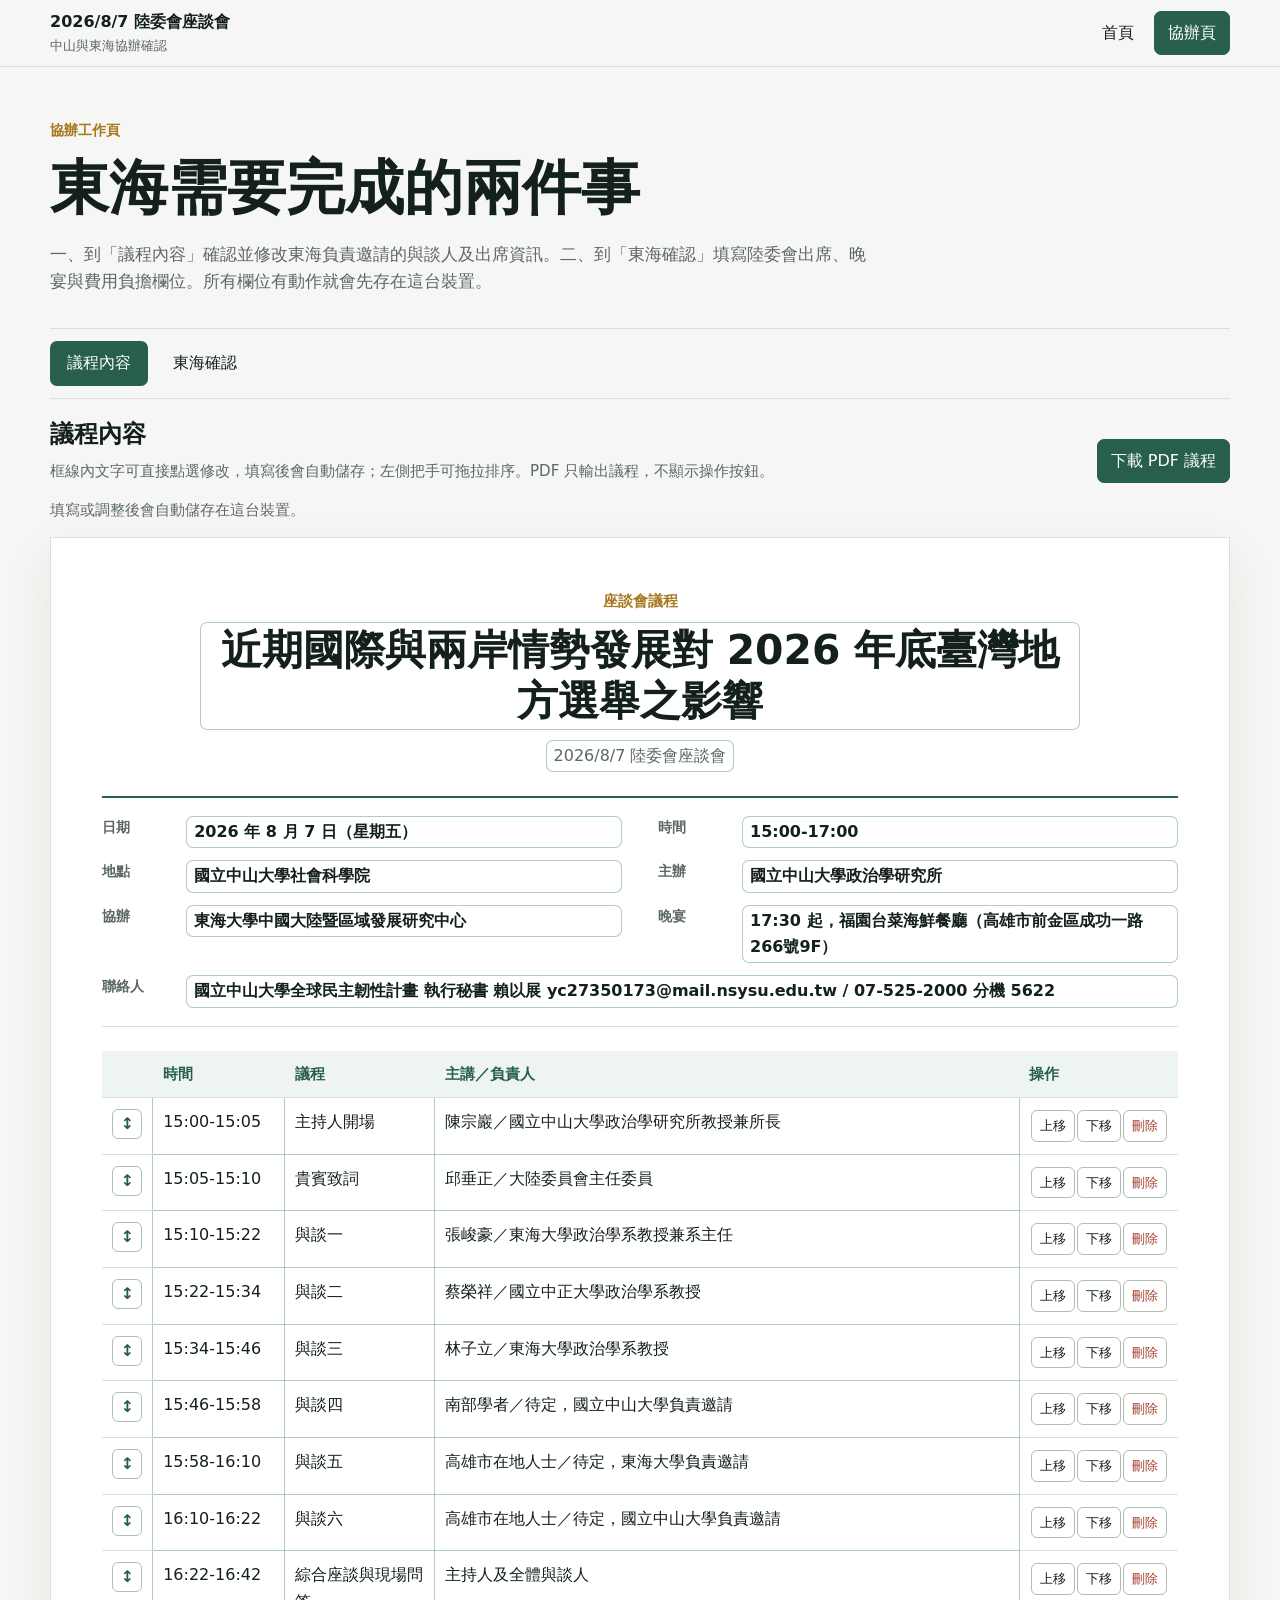
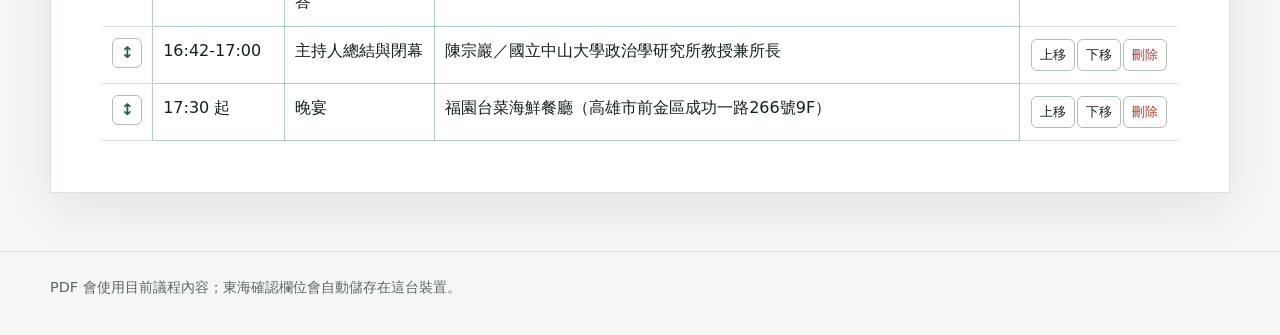
==== commit a86160fb: "Simplify agenda editing controls" ====
--- a/agenda.html
+++ b/agenda.html
@@ -37,17 +37,14 @@
           <div class="section-head no-print">
             <div>
               <h2>議程內容</h2>
-              <p class="small">框線內文字可直接點選修改；左側把手可拖拉排序。PDF 只輸出議程，不顯示備註或操作按鈕。</p>
+              <p class="small">框線內文字可直接點選修改，填寫後會自動儲存；左側把手可拖拉排序。PDF 只輸出議程，不顯示操作按鈕。</p>
             </div>
             <div class="actions" style="margin-top: 0;">
-              <button class="button secondary" type="button" data-add-agenda-row>新增列</button>
-              <button class="button secondary" type="button" data-save-agenda>儲存內容</button>
-              <button class="button secondary" type="button" data-reset-agenda>恢復預設</button>
               <button class="button primary" type="button" data-download-pdf>下載 PDF 議程</button>
             </div>
           </div>
 
-          <p class="editor-status no-print" data-agenda-status>目前內容會暫存在這台裝置的瀏覽器。</p>
+          <p class="editor-status no-print" data-agenda-status>填寫或調整後會自動儲存在這台裝置。</p>
 
           <article class="agenda-sheet" data-agenda-editor>
             <header class="pdf-header">
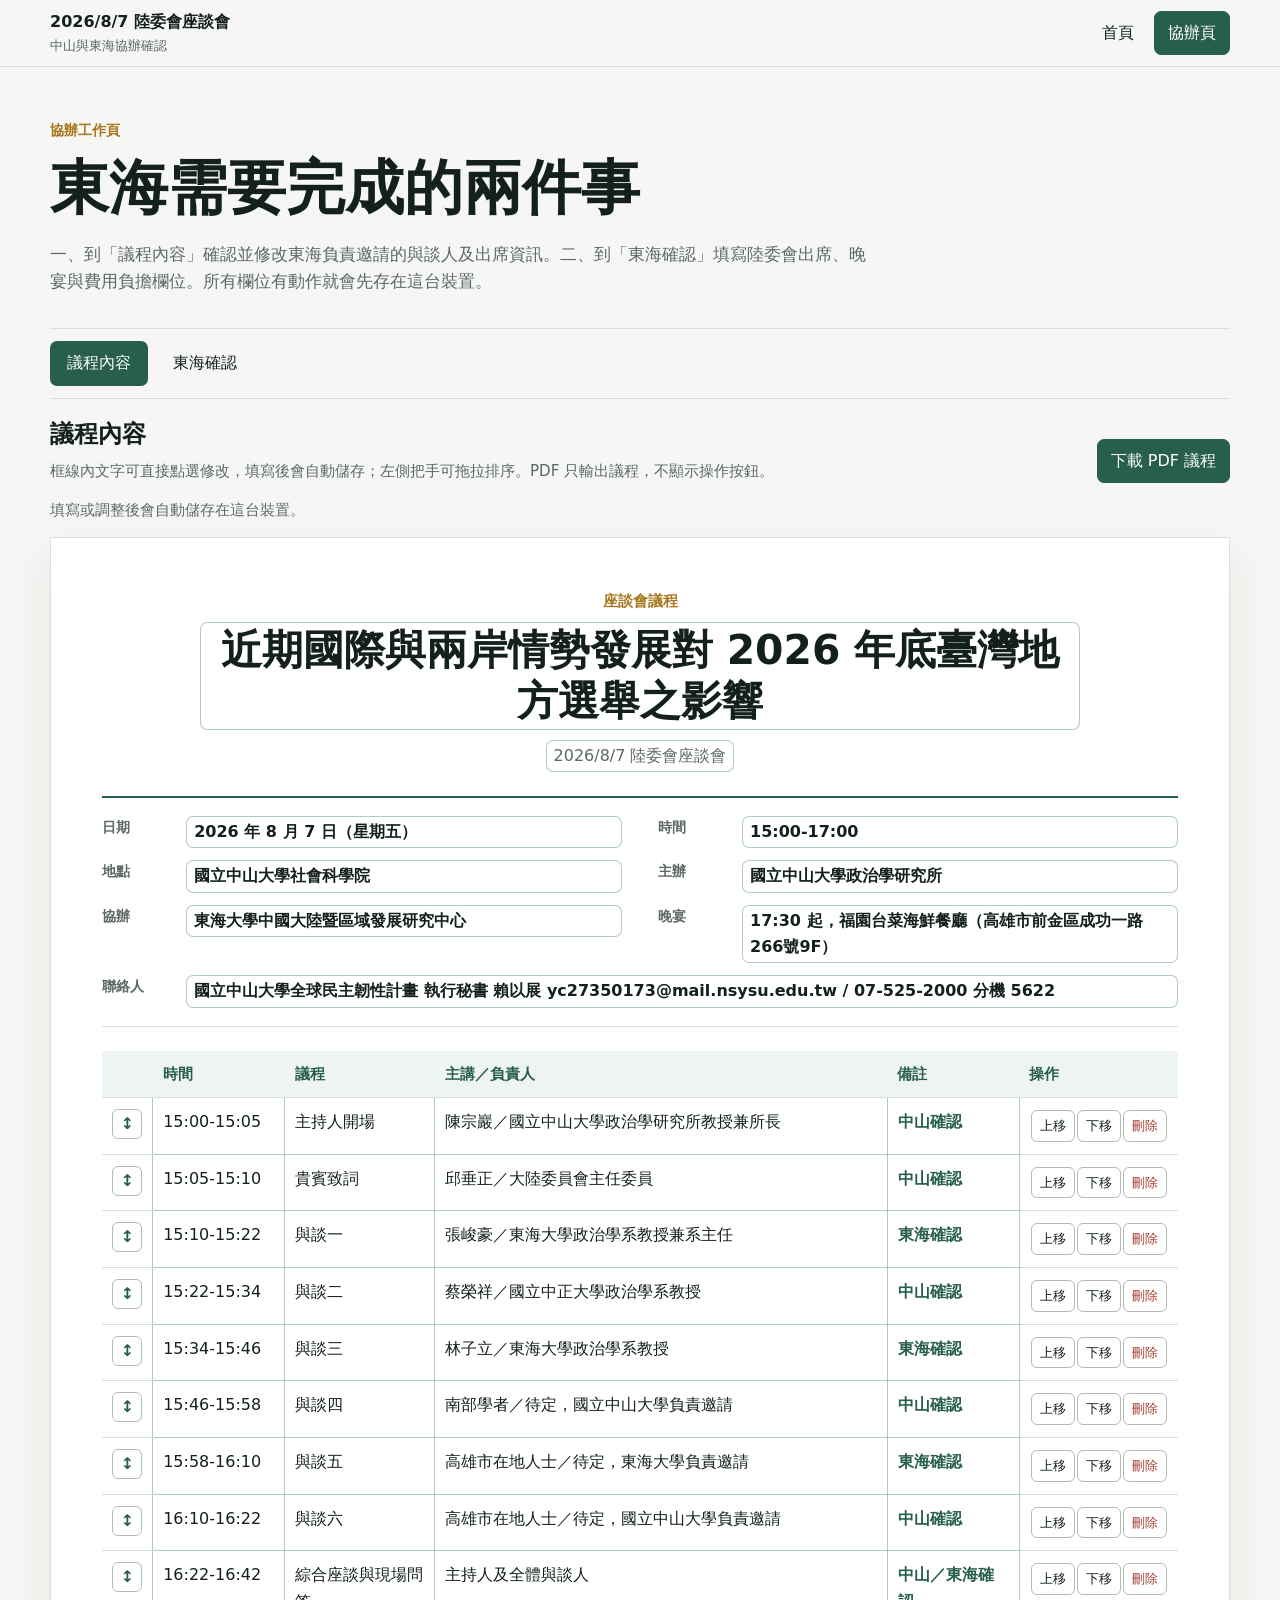
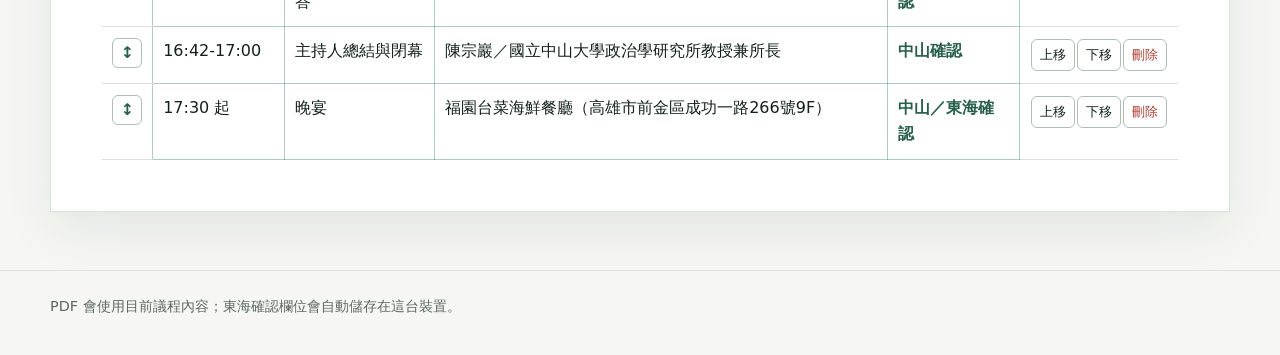
==== commit 14278891: "Show agenda notes only on editing page" ====
--- a/agenda.html
+++ b/agenda.html
@@ -70,6 +70,7 @@
                   <th>時間</th>
                   <th>議程</th>
                   <th>主講／負責人</th>
+                  <th class="screen-note no-print">備註</th>
                   <th class="row-actions no-print">操作</th>
                 </tr>
               </thead>
@@ -79,6 +80,7 @@
                   <td data-field="time" data-label="時間" contenteditable="true" spellcheck="false" class="editable-cell">15:00-15:05</td>
                   <td data-field="item" data-label="議程" contenteditable="true" spellcheck="false" class="editable-cell">主持人開場</td>
                   <td data-field="speaker" data-label="主講／負責人" contenteditable="true" spellcheck="false" class="editable-cell">陳宗巖／國立中山大學政治學研究所教授兼所長</td>
+                  <td data-field="note" data-label="備註" contenteditable="true" spellcheck="false" class="editable-cell screen-note no-print">中山確認</td>
                   <td class="row-actions no-print"><button class="mini-button" type="button" data-move-up>上移</button><button class="mini-button" type="button" data-move-down>下移</button><button class="mini-button danger" type="button" data-delete-row>刪除</button></td>
                 </tr>
                 <tr data-agenda-row>
@@ -86,6 +88,7 @@
                   <td data-field="time" data-label="時間" contenteditable="true" spellcheck="false" class="editable-cell">15:05-15:10</td>
                   <td data-field="item" data-label="議程" contenteditable="true" spellcheck="false" class="editable-cell">貴賓致詞</td>
                   <td data-field="speaker" data-label="主講／負責人" contenteditable="true" spellcheck="false" class="editable-cell">邱垂正／大陸委員會主任委員</td>
+                  <td data-field="note" data-label="備註" contenteditable="true" spellcheck="false" class="editable-cell screen-note no-print">中山確認</td>
                   <td class="row-actions no-print"><button class="mini-button" type="button" data-move-up>上移</button><button class="mini-button" type="button" data-move-down>下移</button><button class="mini-button danger" type="button" data-delete-row>刪除</button></td>
                 </tr>
                 <tr data-agenda-row data-auto-label="panel">
@@ -93,6 +96,7 @@
                   <td data-field="time" data-label="時間" contenteditable="true" spellcheck="false" class="editable-cell">15:10-15:22</td>
                   <td data-field="item" data-label="議程" contenteditable="true" spellcheck="false" class="editable-cell">與談一</td>
                   <td data-field="speaker" data-label="主講／負責人" contenteditable="true" spellcheck="false" class="editable-cell">張峻豪／東海大學政治學系教授兼系主任</td>
+                  <td data-field="note" data-label="備註" contenteditable="true" spellcheck="false" class="editable-cell screen-note no-print">東海確認</td>
                   <td class="row-actions no-print"><button class="mini-button" type="button" data-move-up>上移</button><button class="mini-button" type="button" data-move-down>下移</button><button class="mini-button danger" type="button" data-delete-row>刪除</button></td>
                 </tr>
                 <tr data-agenda-row data-auto-label="panel">
@@ -100,6 +104,7 @@
                   <td data-field="time" data-label="時間" contenteditable="true" spellcheck="false" class="editable-cell">15:22-15:34</td>
                   <td data-field="item" data-label="議程" contenteditable="true" spellcheck="false" class="editable-cell">與談二</td>
                   <td data-field="speaker" data-label="主講／負責人" contenteditable="true" spellcheck="false" class="editable-cell">蔡榮祥／國立中正大學政治學系教授</td>
+                  <td data-field="note" data-label="備註" contenteditable="true" spellcheck="false" class="editable-cell screen-note no-print">中山確認</td>
                   <td class="row-actions no-print"><button class="mini-button" type="button" data-move-up>上移</button><button class="mini-button" type="button" data-move-down>下移</button><button class="mini-button danger" type="button" data-delete-row>刪除</button></td>
                 </tr>
                 <tr data-agenda-row data-auto-label="panel">
@@ -107,6 +112,7 @@
                   <td data-field="time" data-label="時間" contenteditable="true" spellcheck="false" class="editable-cell">15:34-15:46</td>
                   <td data-field="item" data-label="議程" contenteditable="true" spellcheck="false" class="editable-cell">與談三</td>
                   <td data-field="speaker" data-label="主講／負責人" contenteditable="true" spellcheck="false" class="editable-cell">林子立／東海大學政治學系教授</td>
+                  <td data-field="note" data-label="備註" contenteditable="true" spellcheck="false" class="editable-cell screen-note no-print">東海確認</td>
                   <td class="row-actions no-print"><button class="mini-button" type="button" data-move-up>上移</button><button class="mini-button" type="button" data-move-down>下移</button><button class="mini-button danger" type="button" data-delete-row>刪除</button></td>
                 </tr>
                 <tr data-agenda-row data-auto-label="panel">
@@ -114,6 +120,7 @@
                   <td data-field="time" data-label="時間" contenteditable="true" spellcheck="false" class="editable-cell">15:46-15:58</td>
                   <td data-field="item" data-label="議程" contenteditable="true" spellcheck="false" class="editable-cell">與談四</td>
                   <td data-field="speaker" data-label="主講／負責人" contenteditable="true" spellcheck="false" class="editable-cell">南部學者／待定，國立中山大學負責邀請</td>
+                  <td data-field="note" data-label="備註" contenteditable="true" spellcheck="false" class="editable-cell screen-note no-print">中山確認</td>
                   <td class="row-actions no-print"><button class="mini-button" type="button" data-move-up>上移</button><button class="mini-button" type="button" data-move-down>下移</button><button class="mini-button danger" type="button" data-delete-row>刪除</button></td>
                 </tr>
                 <tr data-agenda-row data-auto-label="panel">
@@ -121,6 +128,7 @@
                   <td data-field="time" data-label="時間" contenteditable="true" spellcheck="false" class="editable-cell">15:58-16:10</td>
                   <td data-field="item" data-label="議程" contenteditable="true" spellcheck="false" class="editable-cell">與談五</td>
                   <td data-field="speaker" data-label="主講／負責人" contenteditable="true" spellcheck="false" class="editable-cell">高雄市在地人士／待定，東海大學負責邀請</td>
+                  <td data-field="note" data-label="備註" contenteditable="true" spellcheck="false" class="editable-cell screen-note no-print">東海確認</td>
                   <td class="row-actions no-print"><button class="mini-button" type="button" data-move-up>上移</button><button class="mini-button" type="button" data-move-down>下移</button><button class="mini-button danger" type="button" data-delete-row>刪除</button></td>
                 </tr>
                 <tr data-agenda-row data-auto-label="panel">
@@ -128,6 +136,7 @@
                   <td data-field="time" data-label="時間" contenteditable="true" spellcheck="false" class="editable-cell">16:10-16:22</td>
                   <td data-field="item" data-label="議程" contenteditable="true" spellcheck="false" class="editable-cell">與談六</td>
                   <td data-field="speaker" data-label="主講／負責人" contenteditable="true" spellcheck="false" class="editable-cell">高雄市在地人士／待定，國立中山大學負責邀請</td>
+                  <td data-field="note" data-label="備註" contenteditable="true" spellcheck="false" class="editable-cell screen-note no-print">中山確認</td>
                   <td class="row-actions no-print"><button class="mini-button" type="button" data-move-up>上移</button><button class="mini-button" type="button" data-move-down>下移</button><button class="mini-button danger" type="button" data-delete-row>刪除</button></td>
                 </tr>
                 <tr data-agenda-row>
@@ -135,6 +144,7 @@
                   <td data-field="time" data-label="時間" contenteditable="true" spellcheck="false" class="editable-cell">16:22-16:42</td>
                   <td data-field="item" data-label="議程" contenteditable="true" spellcheck="false" class="editable-cell">綜合座談與現場問答</td>
                   <td data-field="speaker" data-label="主講／負責人" contenteditable="true" spellcheck="false" class="editable-cell">主持人及全體與談人</td>
+                  <td data-field="note" data-label="備註" contenteditable="true" spellcheck="false" class="editable-cell screen-note no-print">中山／東海確認</td>
                   <td class="row-actions no-print"><button class="mini-button" type="button" data-move-up>上移</button><button class="mini-button" type="button" data-move-down>下移</button><button class="mini-button danger" type="button" data-delete-row>刪除</button></td>
                 </tr>
                 <tr data-agenda-row>
@@ -142,6 +152,7 @@
                   <td data-field="time" data-label="時間" contenteditable="true" spellcheck="false" class="editable-cell">16:42-17:00</td>
                   <td data-field="item" data-label="議程" contenteditable="true" spellcheck="false" class="editable-cell">主持人總結與閉幕</td>
                   <td data-field="speaker" data-label="主講／負責人" contenteditable="true" spellcheck="false" class="editable-cell">陳宗巖／國立中山大學政治學研究所教授兼所長</td>
+                  <td data-field="note" data-label="備註" contenteditable="true" spellcheck="false" class="editable-cell screen-note no-print">中山確認</td>
                   <td class="row-actions no-print"><button class="mini-button" type="button" data-move-up>上移</button><button class="mini-button" type="button" data-move-down>下移</button><button class="mini-button danger" type="button" data-delete-row>刪除</button></td>
                 </tr>
                 <tr data-agenda-row>
@@ -149,6 +160,7 @@
                   <td data-field="time" data-label="時間" contenteditable="true" spellcheck="false" class="editable-cell">17:30 起</td>
                   <td data-field="item" data-label="議程" contenteditable="true" spellcheck="false" class="editable-cell">晚宴</td>
                   <td data-field="speaker" data-label="主講／負責人" contenteditable="true" spellcheck="false" class="editable-cell">福園台菜海鮮餐廳（高雄市前金區成功一路266號9F）</td>
+                  <td data-field="note" data-label="備註" contenteditable="true" spellcheck="false" class="editable-cell screen-note no-print">中山／東海確認</td>
                   <td class="row-actions no-print"><button class="mini-button" type="button" data-move-up>上移</button><button class="mini-button" type="button" data-move-down>下移</button><button class="mini-button danger" type="button" data-delete-row>刪除</button></td>
                 </tr>
               </tbody>
--- a/styles.css
+++ b/styles.css
@@ -399,6 +399,12 @@
   width: 150px;
 }
 
+.editable-agenda-table [data-field="note"] {
+  width: 132px;
+  color: var(--green);
+  font-weight: 800;
+}
+
 .editable-agenda-table .row-actions {
   width: 142px;
   white-space: nowrap;
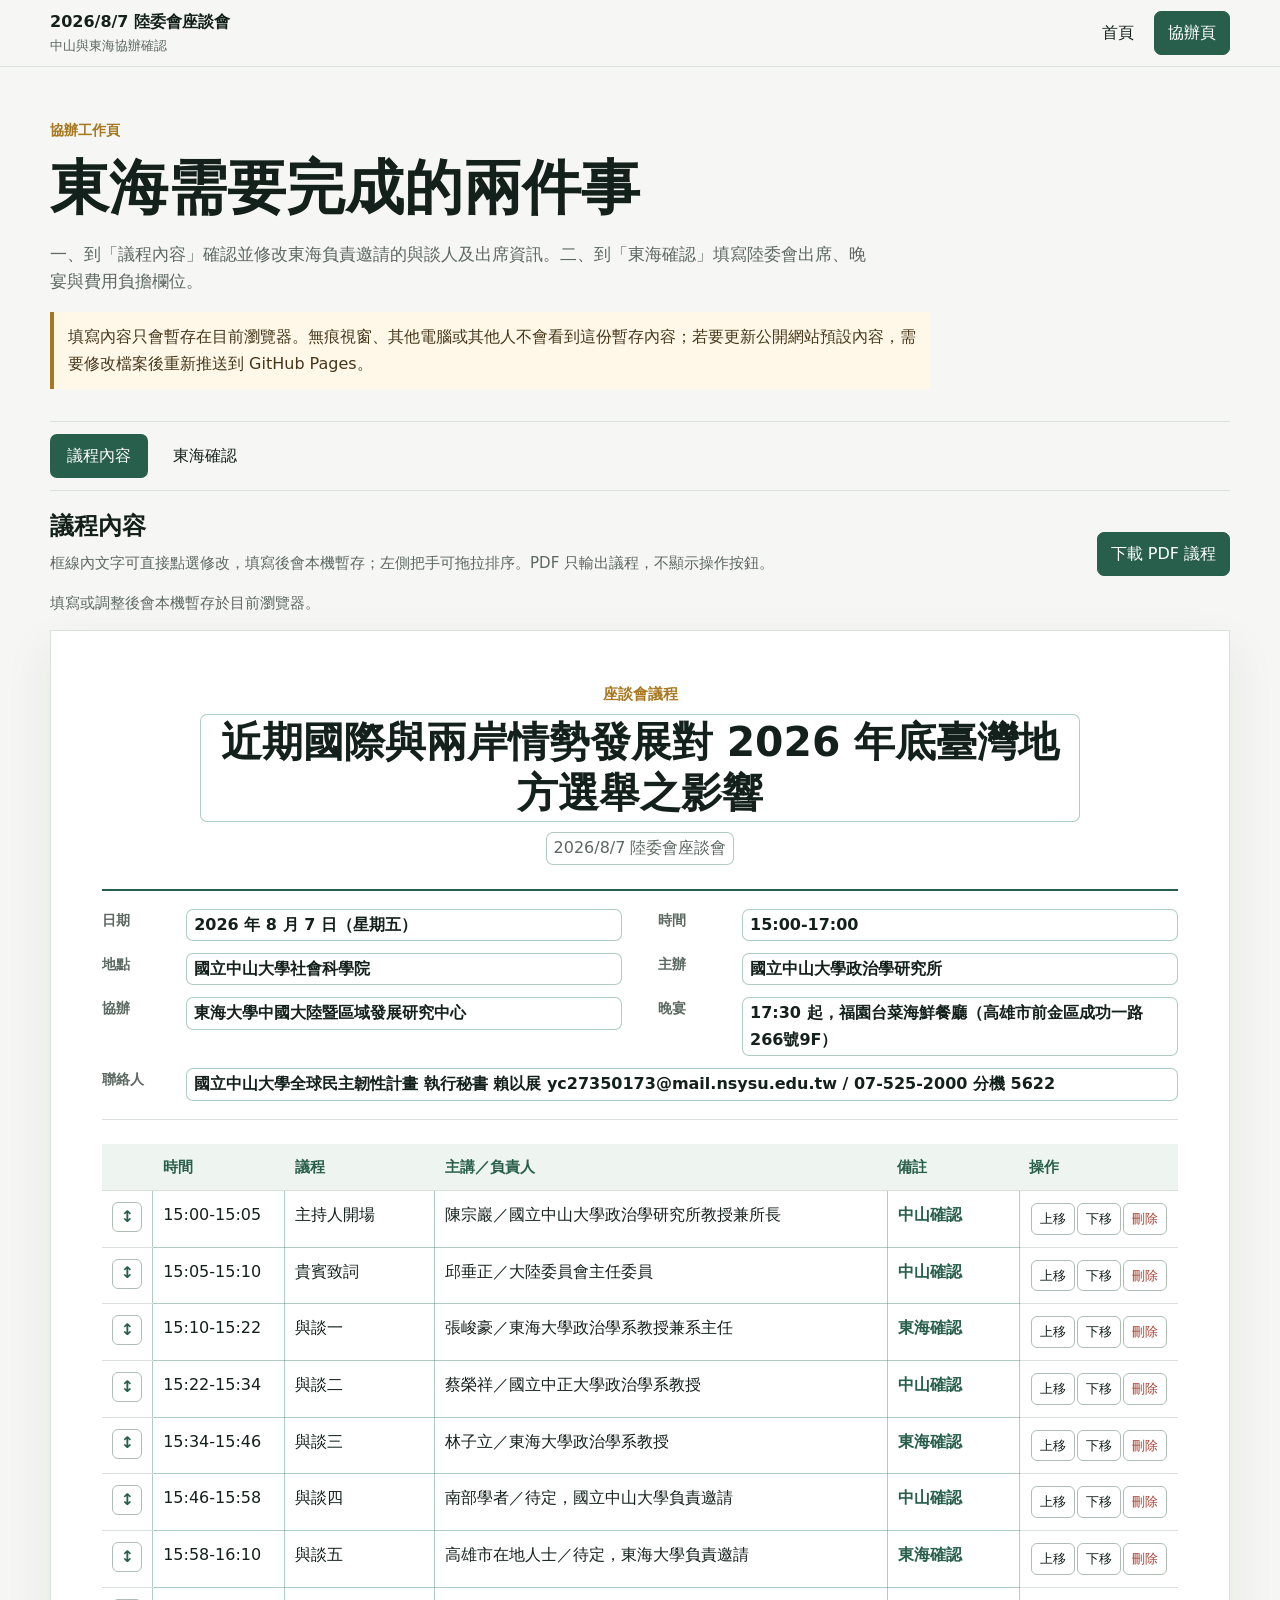
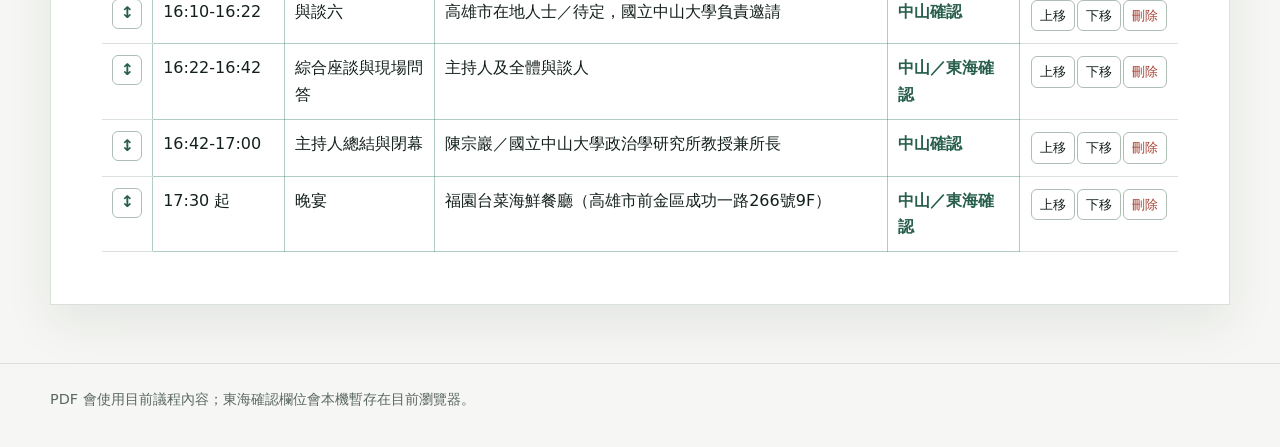
==== commit 86da1c81: "Clarify local-only draft storage" ====
--- a/agenda.html
+++ b/agenda.html
@@ -25,7 +25,8 @@
         <section class="planner-hero no-print">
           <p class="eyebrow">協辦工作頁</p>
           <h1>東海需要完成的兩件事</h1>
-          <p class="lead">一、到「議程內容」確認並修改東海負責邀請的與談人及出席資訊。二、到「東海確認」填寫陸委會出席、晚宴與費用負擔欄位。所有欄位有動作就會先存在這台裝置。</p>
+          <p class="lead">一、到「議程內容」確認並修改東海負責邀請的與談人及出席資訊。二、到「東海確認」填寫陸委會出席、晚宴與費用負擔欄位。</p>
+          <p class="scope-note">填寫內容只會暫存在目前瀏覽器。無痕視窗、其他電腦或其他人不會看到這份暫存內容；若要更新公開網站預設內容，需要修改檔案後重新推送到 GitHub Pages。</p>
         </section>
 
         <nav class="page-tabs no-print" aria-label="協辦頁分頁">
@@ -37,14 +38,14 @@
           <div class="section-head no-print">
             <div>
               <h2>議程內容</h2>
-              <p class="small">框線內文字可直接點選修改，填寫後會自動儲存；左側把手可拖拉排序。PDF 只輸出議程，不顯示操作按鈕。</p>
+              <p class="small">框線內文字可直接點選修改，填寫後會本機暫存；左側把手可拖拉排序。PDF 只輸出議程，不顯示操作按鈕。</p>
             </div>
             <div class="actions" style="margin-top: 0;">
               <button class="button primary" type="button" data-download-pdf>下載 PDF 議程</button>
             </div>
           </div>
 
-          <p class="editor-status no-print" data-agenda-status>填寫或調整後會自動儲存在這台裝置。</p>
+          <p class="editor-status no-print" data-agenda-status>填寫或調整後會本機暫存於目前瀏覽器。</p>
 
           <article class="agenda-sheet" data-agenda-editor>
             <header class="pdf-header">
@@ -172,7 +173,7 @@
           <div class="section-head no-print">
             <div>
               <h2>東海確認</h2>
-              <p class="small">選項與填寫內容會在操作後立即自動儲存於這台裝置。</p>
+              <p class="small">選項與填寫內容會在操作後立即本機暫存於目前瀏覽器。</p>
             </div>
             <p class="save-status" data-confirm-status>尚未填寫</p>
           </div>
@@ -241,7 +242,7 @@
     </main>
 
     <footer class="footer no-print">
-      <div class="wrap">PDF 會使用目前議程內容；東海確認欄位會自動儲存在這台裝置。</div>
+      <div class="wrap">PDF 會使用目前議程內容；東海確認欄位會本機暫存在目前瀏覽器。</div>
     </footer>
     <script src="site.js"></script>
   </body>
--- a/styles.css
+++ b/styles.css
@@ -167,6 +167,15 @@
   font-size: 1.05rem;
 }
 
+.scope-note {
+  max-width: 880px;
+  margin: 16px 0 0;
+  border-left: 4px solid var(--gold);
+  background: #fff8e8;
+  padding: 12px 14px;
+  color: #473519;
+}
+
 .entry-actions,
 .actions {
   display: flex;
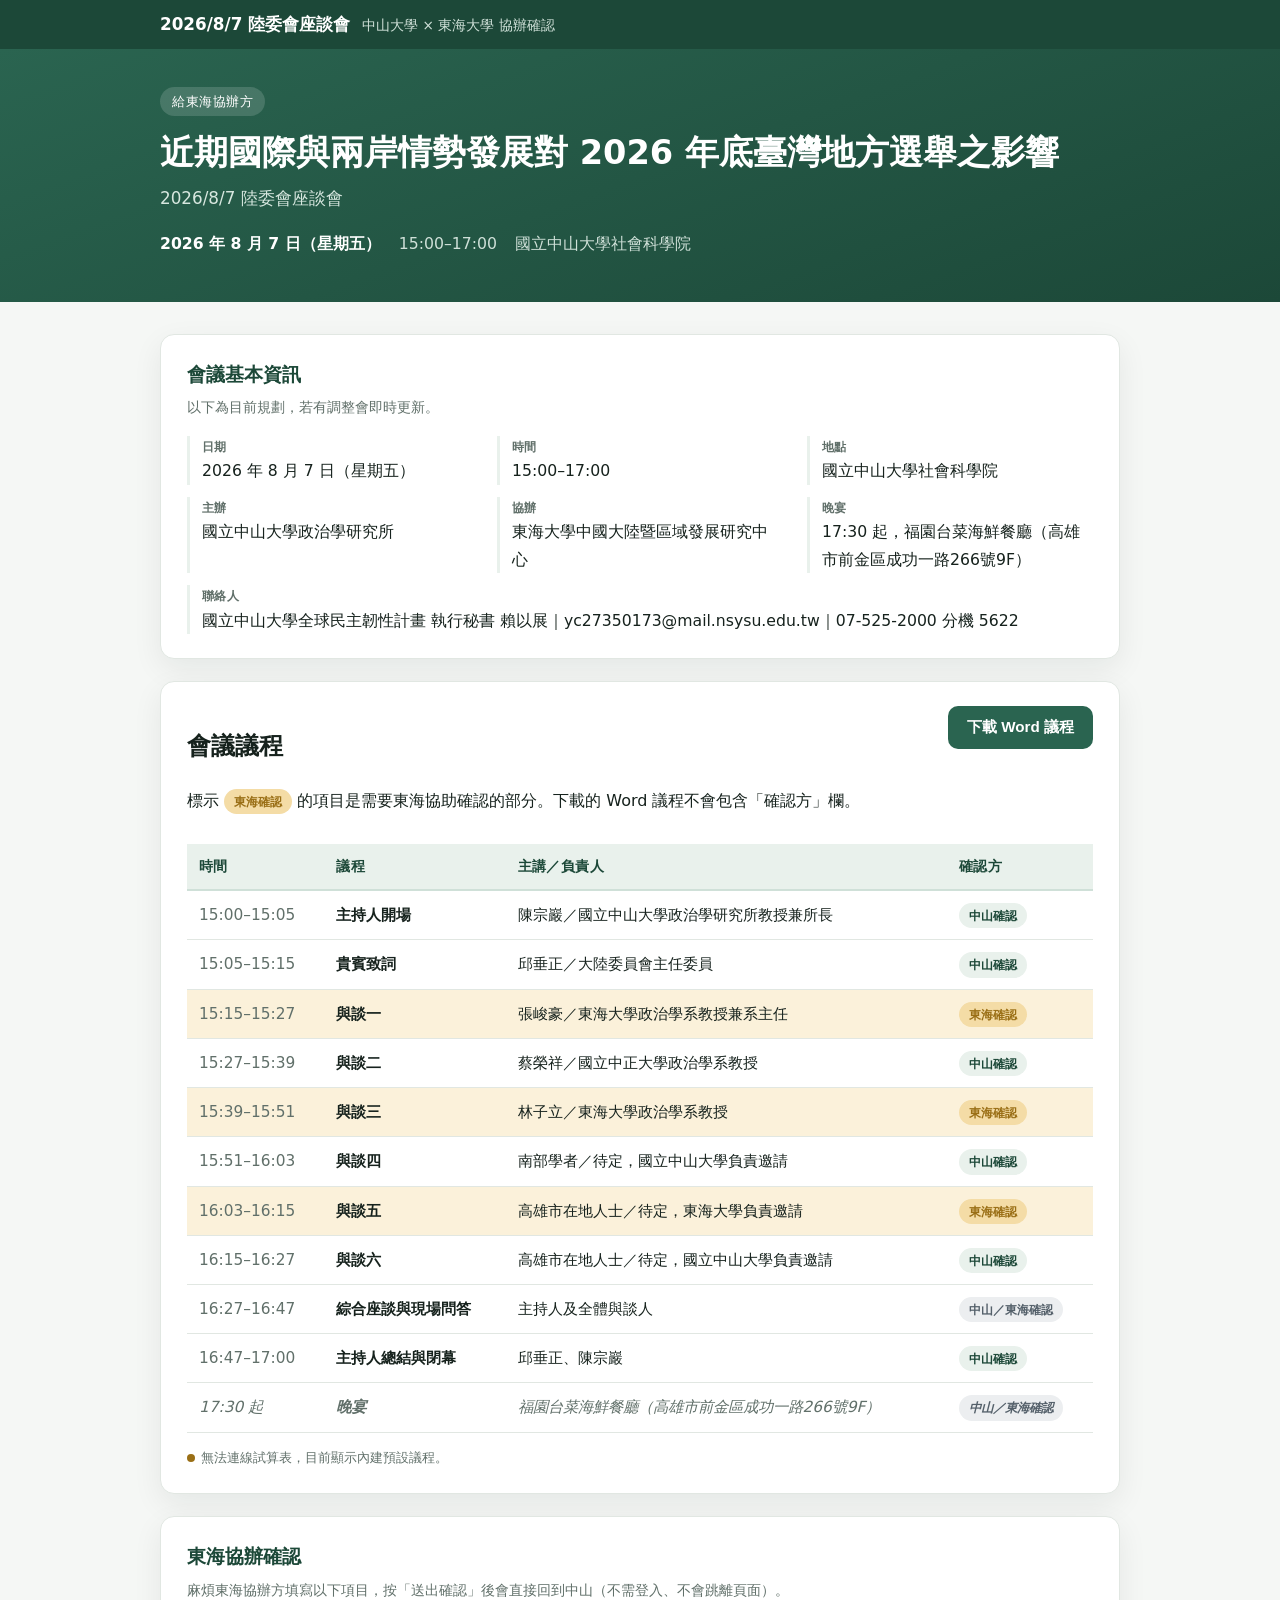
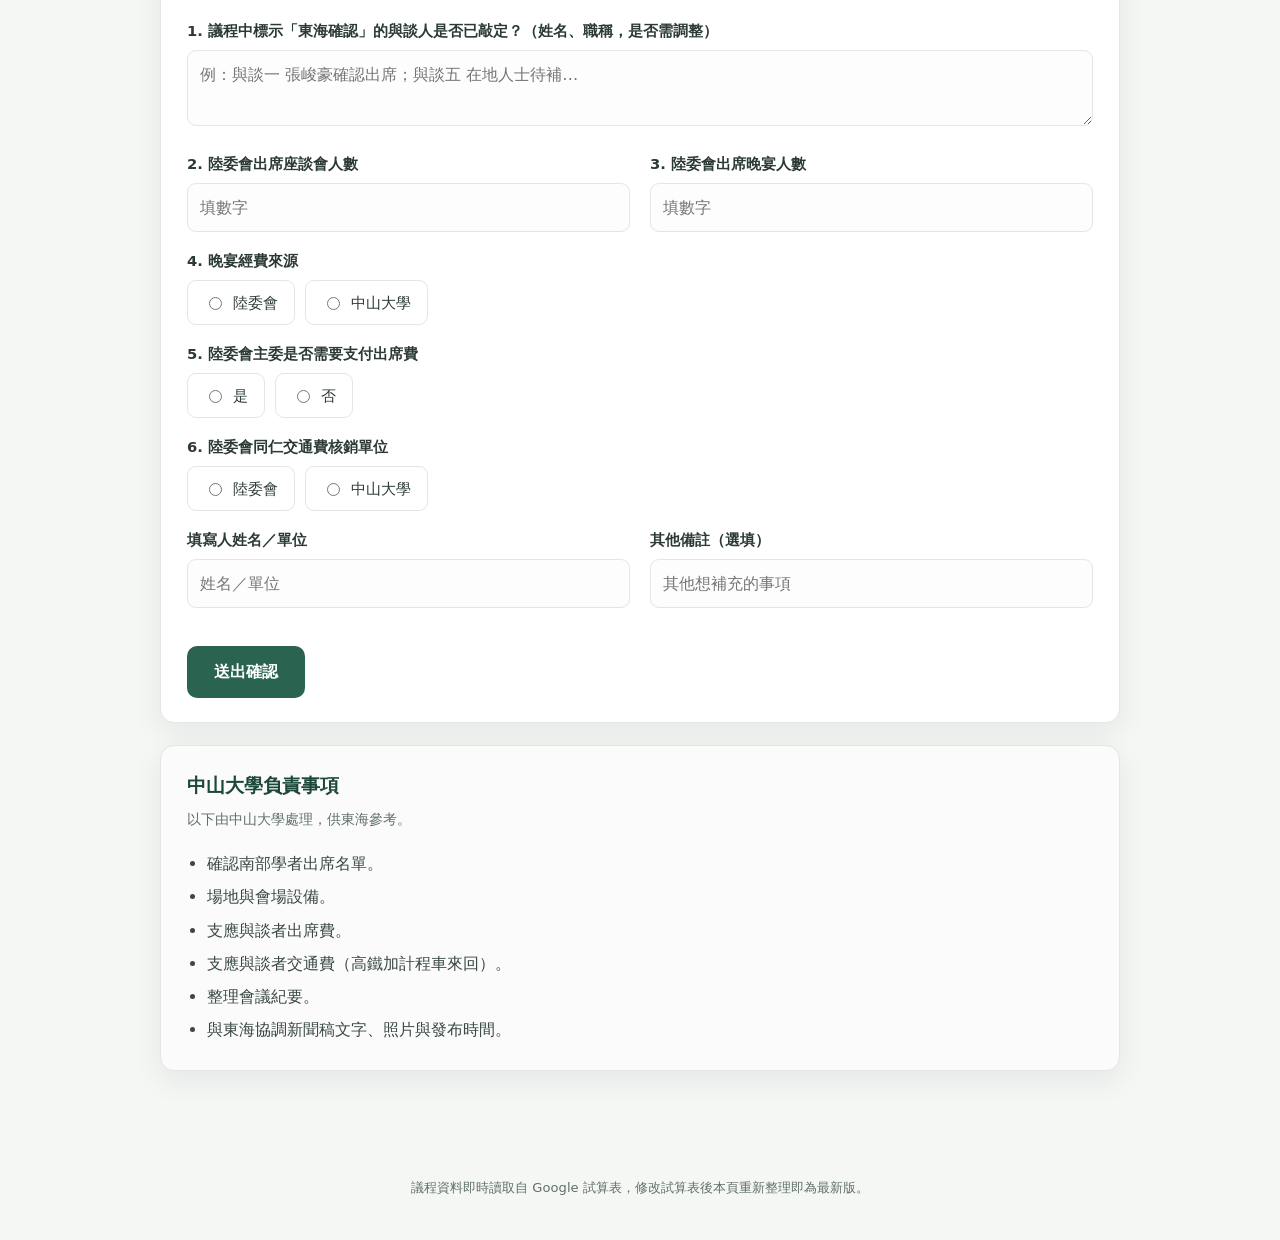
==== commit 439cc8d7: "Update website 2026-06-18 23:07" ====
--- a/agenda.html
+++ b/agenda.html
@@ -2,248 +2,11 @@
 <html lang="zh-Hant">
   <head>
     <meta charset="utf-8">
-    <meta name="viewport" content="width=device-width, initial-scale=1">
-    <title>協辦頁｜2026/8/7 陸委會座談會</title>
-    <link rel="stylesheet" href="styles.css">
+    <meta http-equiv="refresh" content="0; url=index.html">
+    <title>已移至單頁版</title>
+    <link rel="canonical" href="index.html">
   </head>
   <body>
-    <header class="topbar">
-      <div class="topbar-inner">
-        <a class="brand" href="index.html">
-          <strong>2026/8/7 陸委會座談會</strong>
-          <span>中山與東海協辦確認</span>
-        </a>
-        <nav class="nav" aria-label="主要導覽">
-          <a href="index.html">首頁</a>
-          <a href="agenda.html" aria-current="page">協辦頁</a>
-        </nav>
-      </div>
-    </header>
-
-    <main class="main planner">
-      <div class="wrap">
-        <section class="planner-hero no-print">
-          <p class="eyebrow">協辦工作頁</p>
-          <h1>東海需要完成的兩件事</h1>
-          <p class="lead">一、到「議程內容」確認並修改東海負責邀請的與談人及出席資訊。二、到「東海確認」填寫陸委會出席、晚宴與費用負擔欄位。</p>
-          <p class="scope-note">填寫內容只會暫存在目前瀏覽器。無痕視窗、其他電腦或其他人不會看到這份暫存內容；若要更新公開網站預設內容，需要修改檔案後重新推送到 GitHub Pages。</p>
-        </section>
-
-        <nav class="page-tabs no-print" aria-label="協辦頁分頁">
-          <button class="tab-button" type="button" data-tab-button="agenda">議程內容</button>
-          <button class="tab-button" type="button" data-tab-button="tunghai">東海確認</button>
-        </nav>
-
-        <section class="tab-panel" id="agenda-panel" data-tab-panel="agenda">
-          <div class="section-head no-print">
-            <div>
-              <h2>議程內容</h2>
-              <p class="small">框線內文字可直接點選修改，填寫後會本機暫存；左側把手可拖拉排序。PDF 只輸出議程，不顯示操作按鈕。</p>
-            </div>
-            <div class="actions" style="margin-top: 0;">
-              <button class="button primary" type="button" data-download-pdf>下載 PDF 議程</button>
-            </div>
-          </div>
-
-          <p class="editor-status no-print" data-agenda-status>填寫或調整後會本機暫存於目前瀏覽器。</p>
-
-          <article class="agenda-sheet" data-agenda-editor>
-            <header class="pdf-header">
-              <p class="pdf-kicker">座談會議程</p>
-              <h1 class="editable-field title-field" data-docx-title contenteditable="true" spellcheck="false">近期國際與兩岸情勢發展對 2026 年底臺灣地方選舉之影響</h1>
-              <p class="pdf-subtitle editable-field" data-docx-subtitle contenteditable="true" spellcheck="false">2026/8/7 陸委會座談會</p>
-            </header>
-
-            <section class="pdf-meta" aria-label="議程基本資訊">
-              <div><span>日期</span><strong class="editable-field" data-docx-meta="日期" contenteditable="true" spellcheck="false">2026 年 8 月 7 日（星期五）</strong></div>
-              <div><span>時間</span><strong class="editable-field" data-docx-meta="時間" contenteditable="true" spellcheck="false">15:00-17:00</strong></div>
-              <div><span>地點</span><strong class="editable-field" data-docx-meta="地點" contenteditable="true" spellcheck="false">國立中山大學社會科學院</strong></div>
-              <div><span>主辦</span><strong class="editable-field" data-docx-meta="主辦單位" contenteditable="true" spellcheck="false">國立中山大學政治學研究所</strong></div>
-              <div><span>協辦</span><strong class="editable-field" data-docx-meta="協辦單位" contenteditable="true" spellcheck="false">東海大學中國大陸暨區域發展研究中心</strong></div>
-              <div><span>晚宴</span><strong class="editable-field" data-docx-meta="晚宴" contenteditable="true" spellcheck="false">17:30 起，福園台菜海鮮餐廳（高雄市前金區成功一路266號9F）</strong></div>
-              <div class="meta-wide"><span>聯絡人</span><strong class="editable-field" data-docx-meta="聯絡人" contenteditable="true" spellcheck="false">國立中山大學全球民主韌性計畫 執行秘書 賴以展 yc27350173@mail.nsysu.edu.tw / 07-525-2000 分機 5622</strong></div>
-            </section>
-
-            <table class="agenda-table editable-agenda-table" aria-label="座談會議程">
-              <thead>
-                <tr>
-                  <th class="drag-cell no-print" aria-label="排序"></th>
-                  <th>時間</th>
-                  <th>議程</th>
-                  <th>主講／負責人</th>
-                  <th class="screen-note no-print">備註</th>
-                  <th class="row-actions no-print">操作</th>
-                </tr>
-              </thead>
-              <tbody data-agenda-body>
-                <tr data-agenda-row>
-                  <td class="drag-cell no-print"><button class="icon-button" type="button" data-drag-handle title="拖拉排序">↕</button></td>
-                  <td data-field="time" data-label="時間" contenteditable="true" spellcheck="false" class="editable-cell">15:00-15:05</td>
-                  <td data-field="item" data-label="議程" contenteditable="true" spellcheck="false" class="editable-cell">主持人開場</td>
-                  <td data-field="speaker" data-label="主講／負責人" contenteditable="true" spellcheck="false" class="editable-cell">陳宗巖／國立中山大學政治學研究所教授兼所長</td>
-                  <td data-field="note" data-label="備註" contenteditable="true" spellcheck="false" class="editable-cell screen-note no-print">中山確認</td>
-                  <td class="row-actions no-print"><button class="mini-button" type="button" data-move-up>上移</button><button class="mini-button" type="button" data-move-down>下移</button><button class="mini-button danger" type="button" data-delete-row>刪除</button></td>
-                </tr>
-                <tr data-agenda-row>
-                  <td class="drag-cell no-print"><button class="icon-button" type="button" data-drag-handle title="拖拉排序">↕</button></td>
-                  <td data-field="time" data-label="時間" contenteditable="true" spellcheck="false" class="editable-cell">15:05-15:10</td>
-                  <td data-field="item" data-label="議程" contenteditable="true" spellcheck="false" class="editable-cell">貴賓致詞</td>
-                  <td data-field="speaker" data-label="主講／負責人" contenteditable="true" spellcheck="false" class="editable-cell">邱垂正／大陸委員會主任委員</td>
-                  <td data-field="note" data-label="備註" contenteditable="true" spellcheck="false" class="editable-cell screen-note no-print">中山確認</td>
-                  <td class="row-actions no-print"><button class="mini-button" type="button" data-move-up>上移</button><button class="mini-button" type="button" data-move-down>下移</button><button class="mini-button danger" type="button" data-delete-row>刪除</button></td>
-                </tr>
-                <tr data-agenda-row data-auto-label="panel">
-                  <td class="drag-cell no-print"><button class="icon-button" type="button" data-drag-handle title="拖拉排序">↕</button></td>
-                  <td data-field="time" data-label="時間" contenteditable="true" spellcheck="false" class="editable-cell">15:10-15:22</td>
-                  <td data-field="item" data-label="議程" contenteditable="true" spellcheck="false" class="editable-cell">與談一</td>
-                  <td data-field="speaker" data-label="主講／負責人" contenteditable="true" spellcheck="false" class="editable-cell">張峻豪／東海大學政治學系教授兼系主任</td>
-                  <td data-field="note" data-label="備註" contenteditable="true" spellcheck="false" class="editable-cell screen-note no-print">東海確認</td>
-                  <td class="row-actions no-print"><button class="mini-button" type="button" data-move-up>上移</button><button class="mini-button" type="button" data-move-down>下移</button><button class="mini-button danger" type="button" data-delete-row>刪除</button></td>
-                </tr>
-                <tr data-agenda-row data-auto-label="panel">
-                  <td class="drag-cell no-print"><button class="icon-button" type="button" data-drag-handle title="拖拉排序">↕</button></td>
-                  <td data-field="time" data-label="時間" contenteditable="true" spellcheck="false" class="editable-cell">15:22-15:34</td>
-                  <td data-field="item" data-label="議程" contenteditable="true" spellcheck="false" class="editable-cell">與談二</td>
-                  <td data-field="speaker" data-label="主講／負責人" contenteditable="true" spellcheck="false" class="editable-cell">蔡榮祥／國立中正大學政治學系教授</td>
-                  <td data-field="note" data-label="備註" contenteditable="true" spellcheck="false" class="editable-cell screen-note no-print">中山確認</td>
-                  <td class="row-actions no-print"><button class="mini-button" type="button" data-move-up>上移</button><button class="mini-button" type="button" data-move-down>下移</button><button class="mini-button danger" type="button" data-delete-row>刪除</button></td>
-                </tr>
-                <tr data-agenda-row data-auto-label="panel">
-                  <td class="drag-cell no-print"><button class="icon-button" type="button" data-drag-handle title="拖拉排序">↕</button></td>
-                  <td data-field="time" data-label="時間" contenteditable="true" spellcheck="false" class="editable-cell">15:34-15:46</td>
-                  <td data-field="item" data-label="議程" contenteditable="true" spellcheck="false" class="editable-cell">與談三</td>
-                  <td data-field="speaker" data-label="主講／負責人" contenteditable="true" spellcheck="false" class="editable-cell">林子立／東海大學政治學系教授</td>
-                  <td data-field="note" data-label="備註" contenteditable="true" spellcheck="false" class="editable-cell screen-note no-print">東海確認</td>
-                  <td class="row-actions no-print"><button class="mini-button" type="button" data-move-up>上移</button><button class="mini-button" type="button" data-move-down>下移</button><button class="mini-button danger" type="button" data-delete-row>刪除</button></td>
-                </tr>
-                <tr data-agenda-row data-auto-label="panel">
-                  <td class="drag-cell no-print"><button class="icon-button" type="button" data-drag-handle title="拖拉排序">↕</button></td>
-                  <td data-field="time" data-label="時間" contenteditable="true" spellcheck="false" class="editable-cell">15:46-15:58</td>
-                  <td data-field="item" data-label="議程" contenteditable="true" spellcheck="false" class="editable-cell">與談四</td>
-                  <td data-field="speaker" data-label="主講／負責人" contenteditable="true" spellcheck="false" class="editable-cell">南部學者／待定，國立中山大學負責邀請</td>
-                  <td data-field="note" data-label="備註" contenteditable="true" spellcheck="false" class="editable-cell screen-note no-print">中山確認</td>
-                  <td class="row-actions no-print"><button class="mini-button" type="button" data-move-up>上移</button><button class="mini-button" type="button" data-move-down>下移</button><button class="mini-button danger" type="button" data-delete-row>刪除</button></td>
-                </tr>
-                <tr data-agenda-row data-auto-label="panel">
-                  <td class="drag-cell no-print"><button class="icon-button" type="button" data-drag-handle title="拖拉排序">↕</button></td>
-                  <td data-field="time" data-label="時間" contenteditable="true" spellcheck="false" class="editable-cell">15:58-16:10</td>
-                  <td data-field="item" data-label="議程" contenteditable="true" spellcheck="false" class="editable-cell">與談五</td>
-                  <td data-field="speaker" data-label="主講／負責人" contenteditable="true" spellcheck="false" class="editable-cell">高雄市在地人士／待定，東海大學負責邀請</td>
-                  <td data-field="note" data-label="備註" contenteditable="true" spellcheck="false" class="editable-cell screen-note no-print">東海確認</td>
-                  <td class="row-actions no-print"><button class="mini-button" type="button" data-move-up>上移</button><button class="mini-button" type="button" data-move-down>下移</button><button class="mini-button danger" type="button" data-delete-row>刪除</button></td>
-                </tr>
-                <tr data-agenda-row data-auto-label="panel">
-                  <td class="drag-cell no-print"><button class="icon-button" type="button" data-drag-handle title="拖拉排序">↕</button></td>
-                  <td data-field="time" data-label="時間" contenteditable="true" spellcheck="false" class="editable-cell">16:10-16:22</td>
-                  <td data-field="item" data-label="議程" contenteditable="true" spellcheck="false" class="editable-cell">與談六</td>
-                  <td data-field="speaker" data-label="主講／負責人" contenteditable="true" spellcheck="false" class="editable-cell">高雄市在地人士／待定，國立中山大學負責邀請</td>
-                  <td data-field="note" data-label="備註" contenteditable="true" spellcheck="false" class="editable-cell screen-note no-print">中山確認</td>
-                  <td class="row-actions no-print"><button class="mini-button" type="button" data-move-up>上移</button><button class="mini-button" type="button" data-move-down>下移</button><button class="mini-button danger" type="button" data-delete-row>刪除</button></td>
-                </tr>
-                <tr data-agenda-row>
-                  <td class="drag-cell no-print"><button class="icon-button" type="button" data-drag-handle title="拖拉排序">↕</button></td>
-                  <td data-field="time" data-label="時間" contenteditable="true" spellcheck="false" class="editable-cell">16:22-16:42</td>
-                  <td data-field="item" data-label="議程" contenteditable="true" spellcheck="false" class="editable-cell">綜合座談與現場問答</td>
-                  <td data-field="speaker" data-label="主講／負責人" contenteditable="true" spellcheck="false" class="editable-cell">主持人及全體與談人</td>
-                  <td data-field="note" data-label="備註" contenteditable="true" spellcheck="false" class="editable-cell screen-note no-print">中山／東海確認</td>
-                  <td class="row-actions no-print"><button class="mini-button" type="button" data-move-up>上移</button><button class="mini-button" type="button" data-move-down>下移</button><button class="mini-button danger" type="button" data-delete-row>刪除</button></td>
-                </tr>
-                <tr data-agenda-row>
-                  <td class="drag-cell no-print"><button class="icon-button" type="button" data-drag-handle title="拖拉排序">↕</button></td>
-                  <td data-field="time" data-label="時間" contenteditable="true" spellcheck="false" class="editable-cell">16:42-17:00</td>
-                  <td data-field="item" data-label="議程" contenteditable="true" spellcheck="false" class="editable-cell">主持人總結與閉幕</td>
-                  <td data-field="speaker" data-label="主講／負責人" contenteditable="true" spellcheck="false" class="editable-cell">陳宗巖／國立中山大學政治學研究所教授兼所長</td>
-                  <td data-field="note" data-label="備註" contenteditable="true" spellcheck="false" class="editable-cell screen-note no-print">中山確認</td>
-                  <td class="row-actions no-print"><button class="mini-button" type="button" data-move-up>上移</button><button class="mini-button" type="button" data-move-down>下移</button><button class="mini-button danger" type="button" data-delete-row>刪除</button></td>
-                </tr>
-                <tr data-agenda-row>
-                  <td class="drag-cell no-print"><button class="icon-button" type="button" data-drag-handle title="拖拉排序">↕</button></td>
-                  <td data-field="time" data-label="時間" contenteditable="true" spellcheck="false" class="editable-cell">17:30 起</td>
-                  <td data-field="item" data-label="議程" contenteditable="true" spellcheck="false" class="editable-cell">晚宴</td>
-                  <td data-field="speaker" data-label="主講／負責人" contenteditable="true" spellcheck="false" class="editable-cell">福園台菜海鮮餐廳（高雄市前金區成功一路266號9F）</td>
-                  <td data-field="note" data-label="備註" contenteditable="true" spellcheck="false" class="editable-cell screen-note no-print">中山／東海確認</td>
-                  <td class="row-actions no-print"><button class="mini-button" type="button" data-move-up>上移</button><button class="mini-button" type="button" data-move-down>下移</button><button class="mini-button danger" type="button" data-delete-row>刪除</button></td>
-                </tr>
-              </tbody>
-            </table>
-          </article>
-        </section>
-
-        <section class="tab-panel" id="tunghai-panel" data-tab-panel="tunghai" hidden>
-          <div class="section-head no-print">
-            <div>
-              <h2>東海確認</h2>
-              <p class="small">選項與填寫內容會在操作後立即本機暫存於目前瀏覽器。</p>
-            </div>
-            <p class="save-status" data-confirm-status>尚未填寫</p>
-          </div>
-
-          <div class="confirm-layout">
-            <section class="confirm-card">
-              <h3>東海需填寫</h3>
-              <div class="confirm-form">
-                <label class="field-row">
-                  <span>陸委會出席座談會人數</span>
-                  <input type="number" min="0" inputmode="numeric" data-confirm-field="macForumCount" placeholder="填寫數字">
-                </label>
-                <label class="field-row">
-                  <span>陸委會出席晚宴人數</span>
-                  <input type="number" min="0" inputmode="numeric" data-confirm-field="macDinnerCount" placeholder="填寫數字">
-                </label>
-
-                <div class="choice-row" data-choice-group="agendaInviteConfirmed">
-                  <span>是否在議程頁已確認並填寫負責邀請的與談人</span>
-                  <div class="segmented">
-                    <button type="button" data-choice-value="是">是</button>
-                    <button type="button" data-choice-value="否">否</button>
-                  </div>
-                </div>
-
-                <div class="choice-row" data-choice-group="dinnerBudgetSource">
-                  <span>晚宴經費來源</span>
-                  <div class="segmented">
-                    <button type="button" data-choice-value="陸委會">陸委會</button>
-                    <button type="button" data-choice-value="中山大學">中山大學</button>
-                  </div>
-                </div>
-
-                <div class="choice-row" data-choice-group="chairHonorarium">
-                  <span>陸委會主委是否需要支付出席費</span>
-                  <div class="segmented">
-                    <button type="button" data-choice-value="是">是</button>
-                    <button type="button" data-choice-value="否">否</button>
-                  </div>
-                </div>
-
-                <div class="choice-row" data-choice-group="macTravelReimburseUnit">
-                  <span>陸委會同仁交通費負責核銷單位</span>
-                  <div class="segmented">
-                    <button type="button" data-choice-value="陸委會">陸委會</button>
-                    <button type="button" data-choice-value="中山大學">中山大學</button>
-                  </div>
-                </div>
-              </div>
-            </section>
-
-            <section class="confirm-card muted-card">
-              <h3>中山負責部分</h3>
-              <ul class="responsibility-list">
-                <li>確認南部學者出席名單。</li>
-                <li>負責場地與會場設備。</li>
-                <li>支應與談者出席費。</li>
-                <li>支應與談者交通費，高鐵加計程車來回。</li>
-                <li>整理會議紀要。</li>
-                <li>與東海協調新聞稿文字、照片與發布時間。</li>
-              </ul>
-            </section>
-          </div>
-        </section>
-      </div>
-    </main>
-
-    <footer class="footer no-print">
-      <div class="wrap">PDF 會使用目前議程內容；東海確認欄位會本機暫存在目前瀏覽器。</div>
-    </footer>
-    <script src="site.js"></script>
+    <p>本頁已整合到單一頁面，正在前往…若沒有自動跳轉，請點 <a href="index.html">這裡</a>。</p>
   </body>
 </html>
